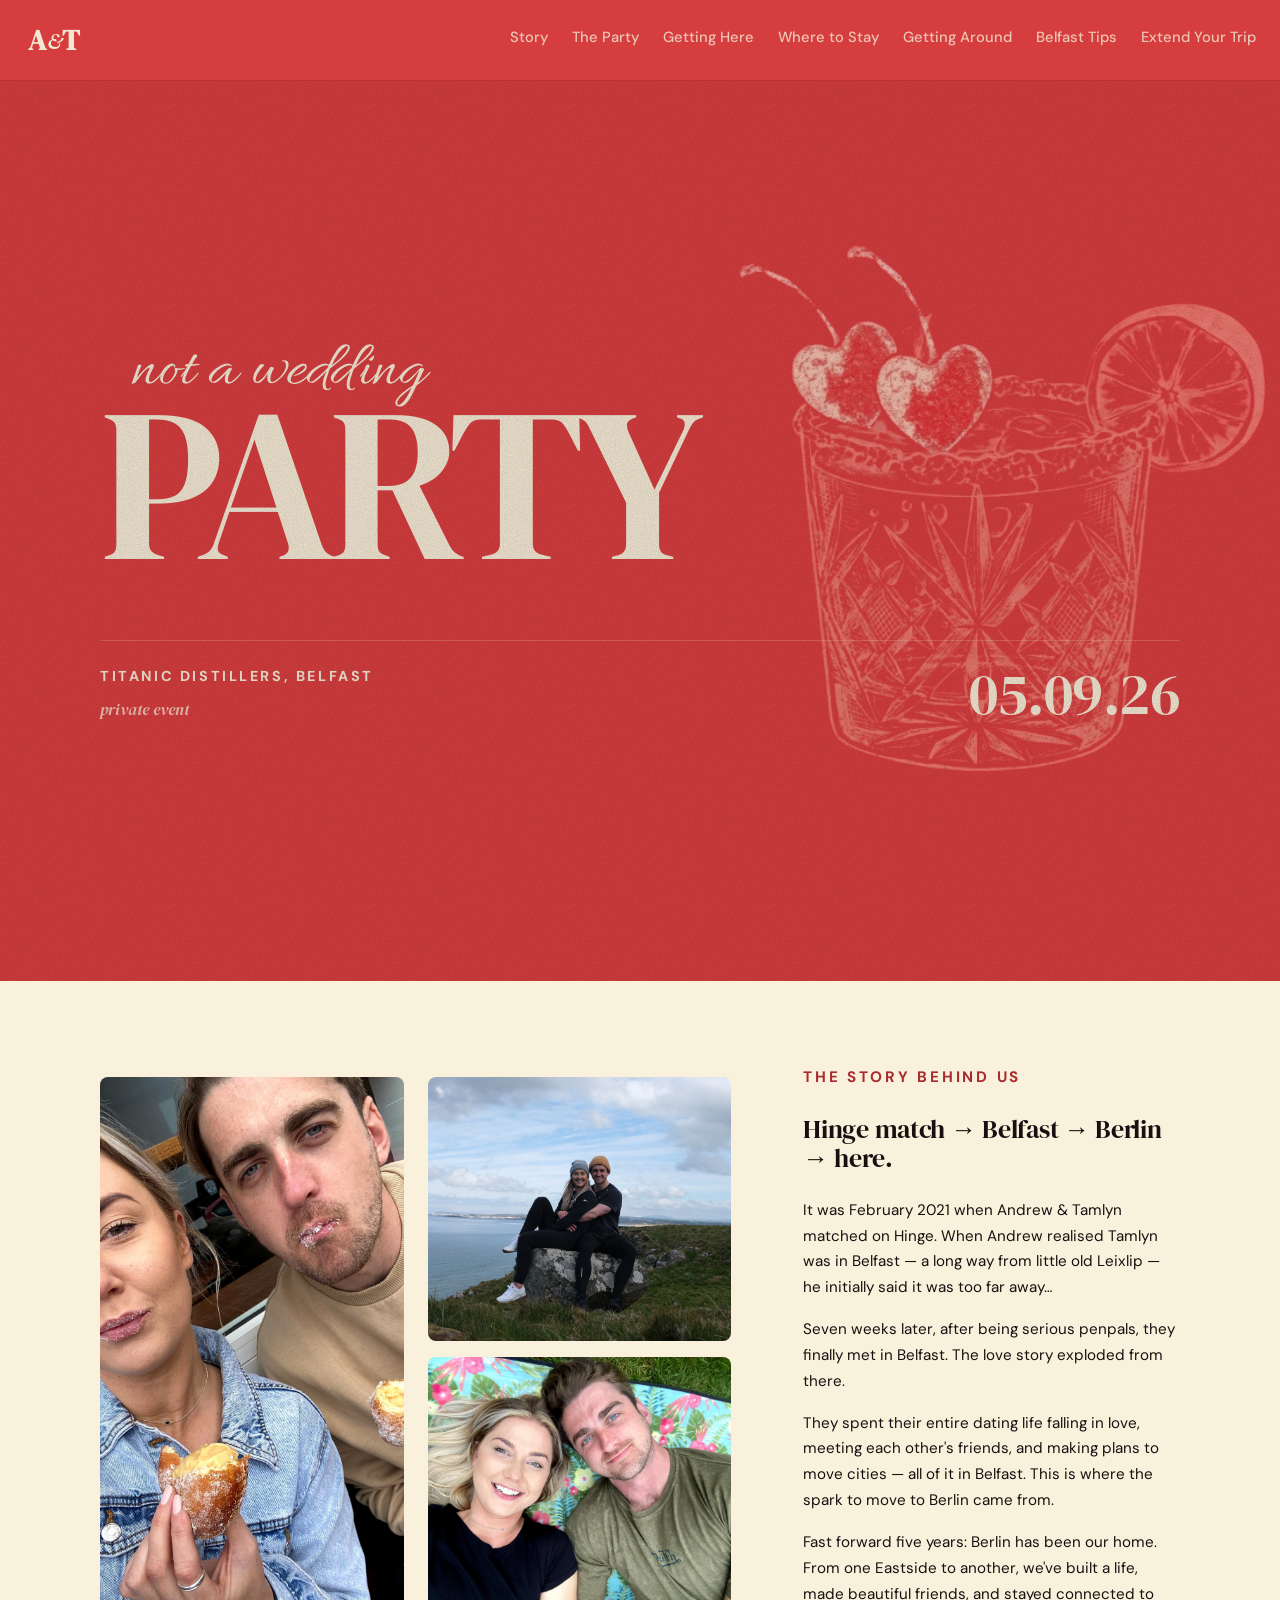
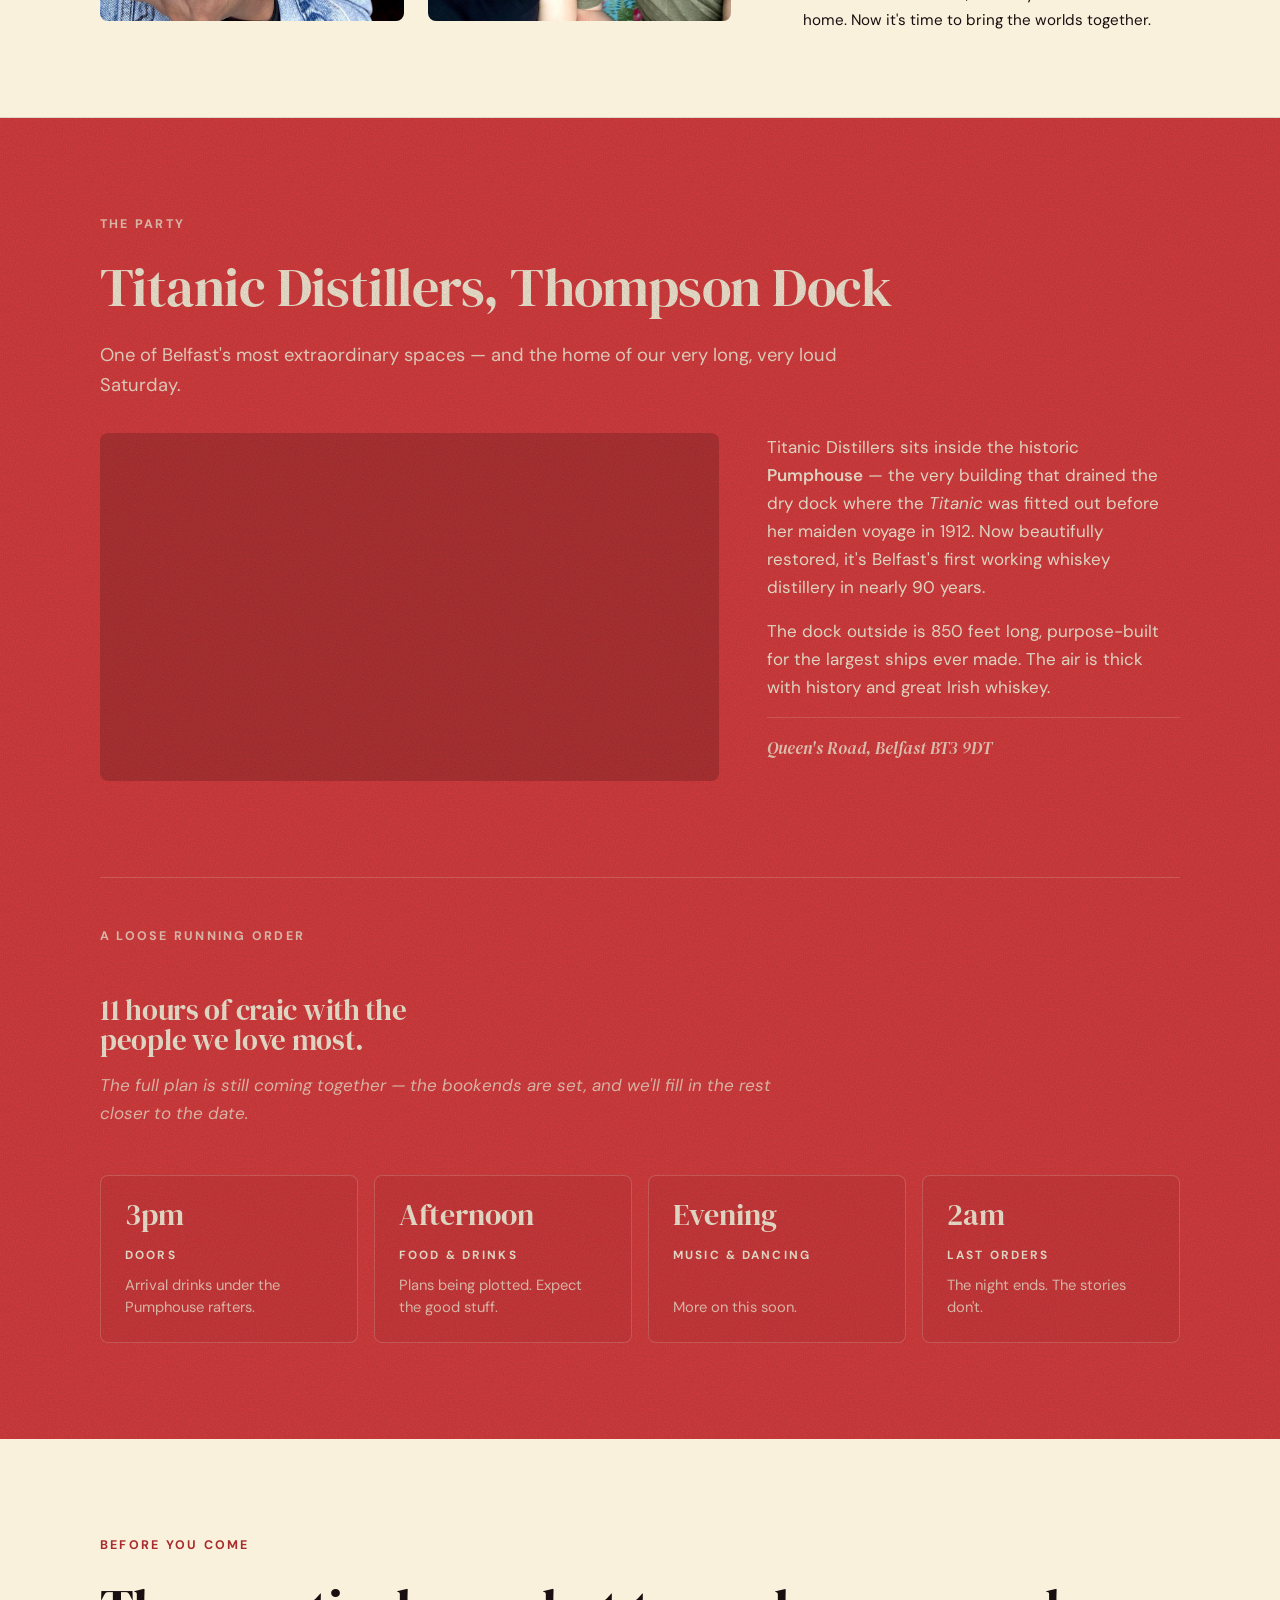
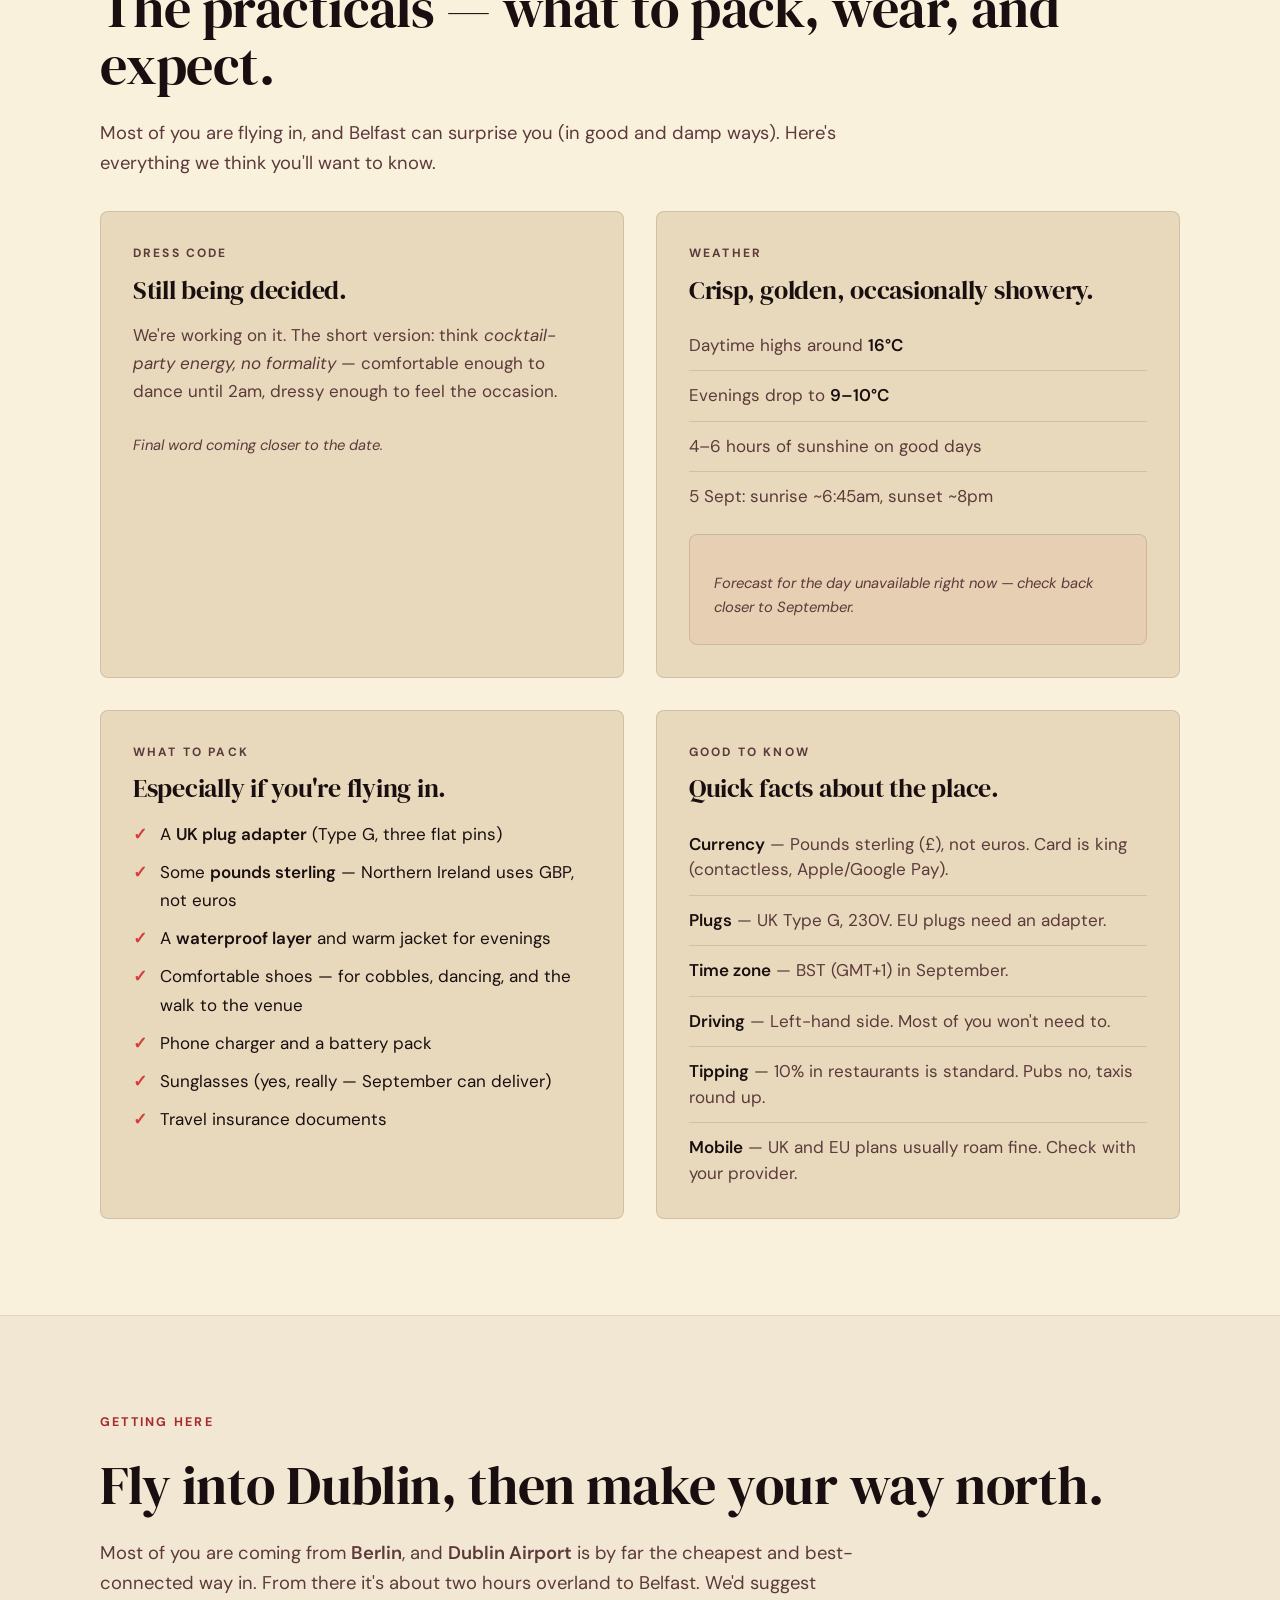
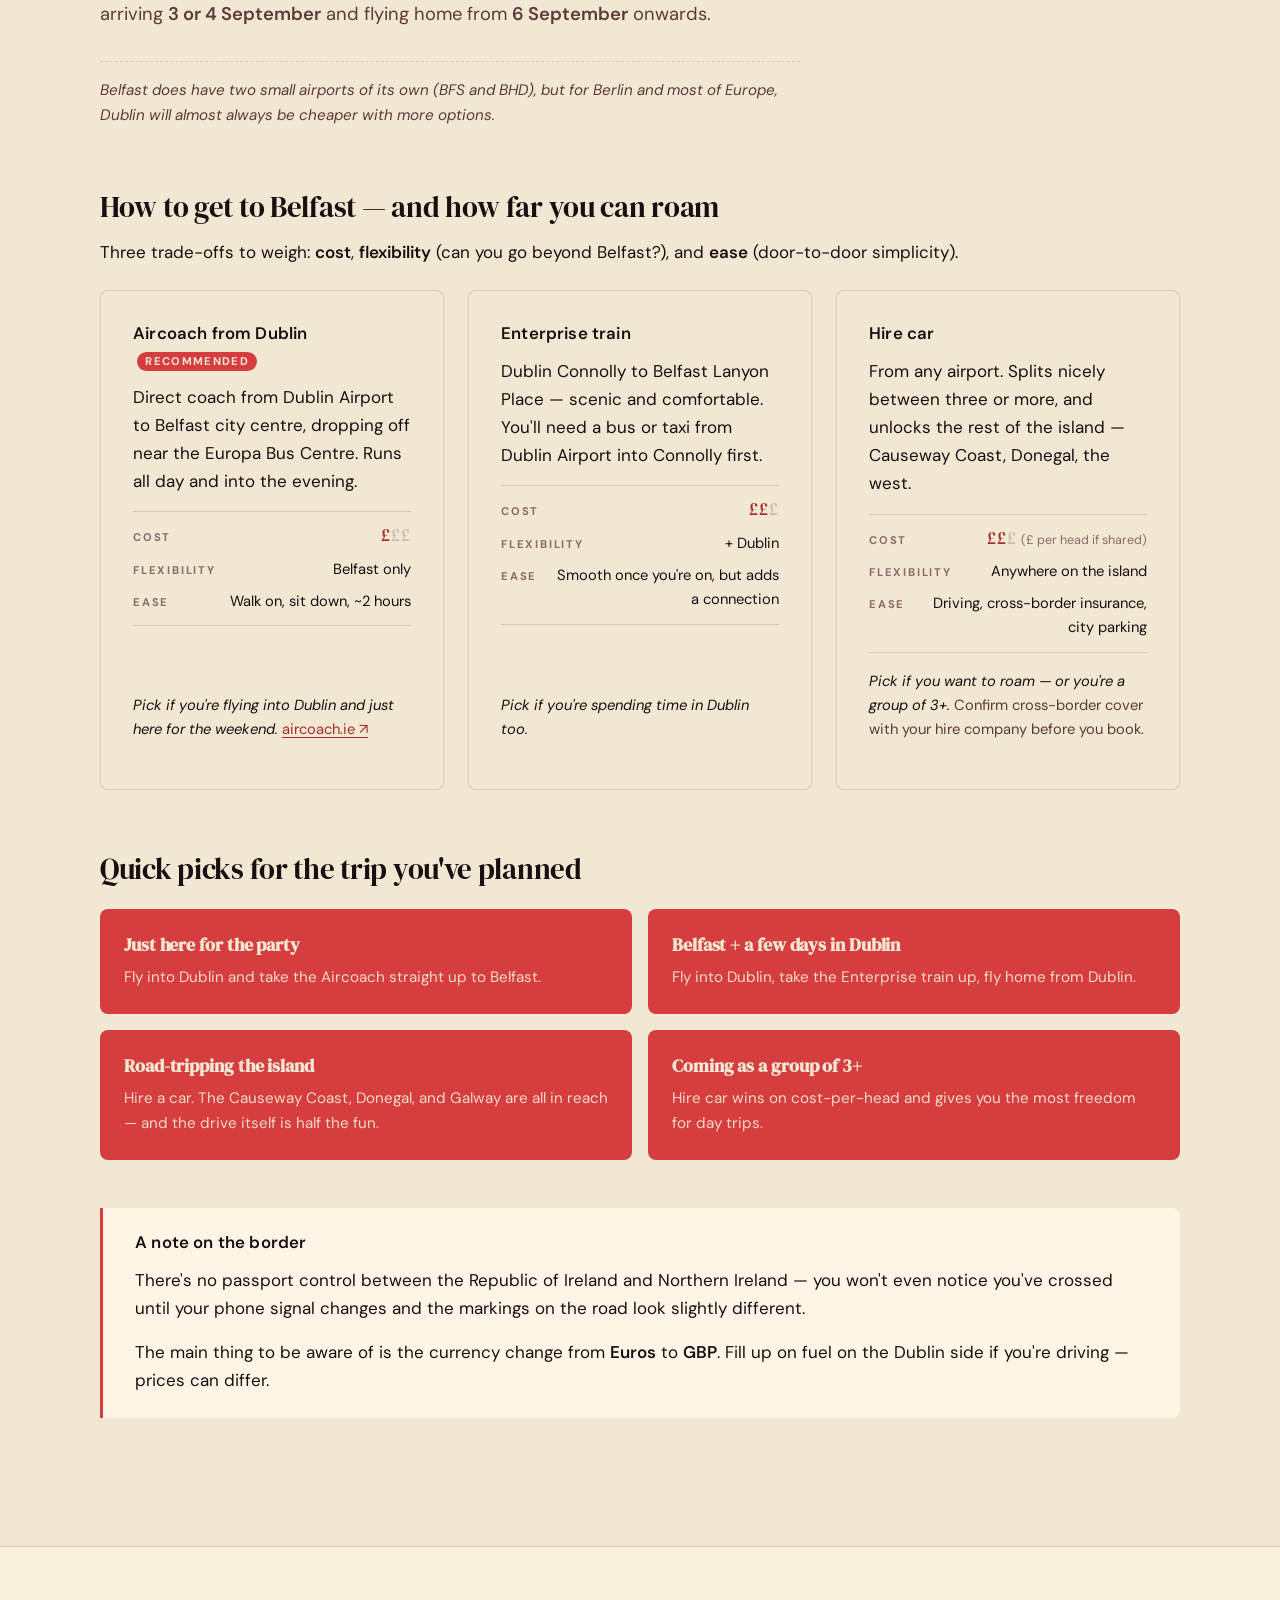
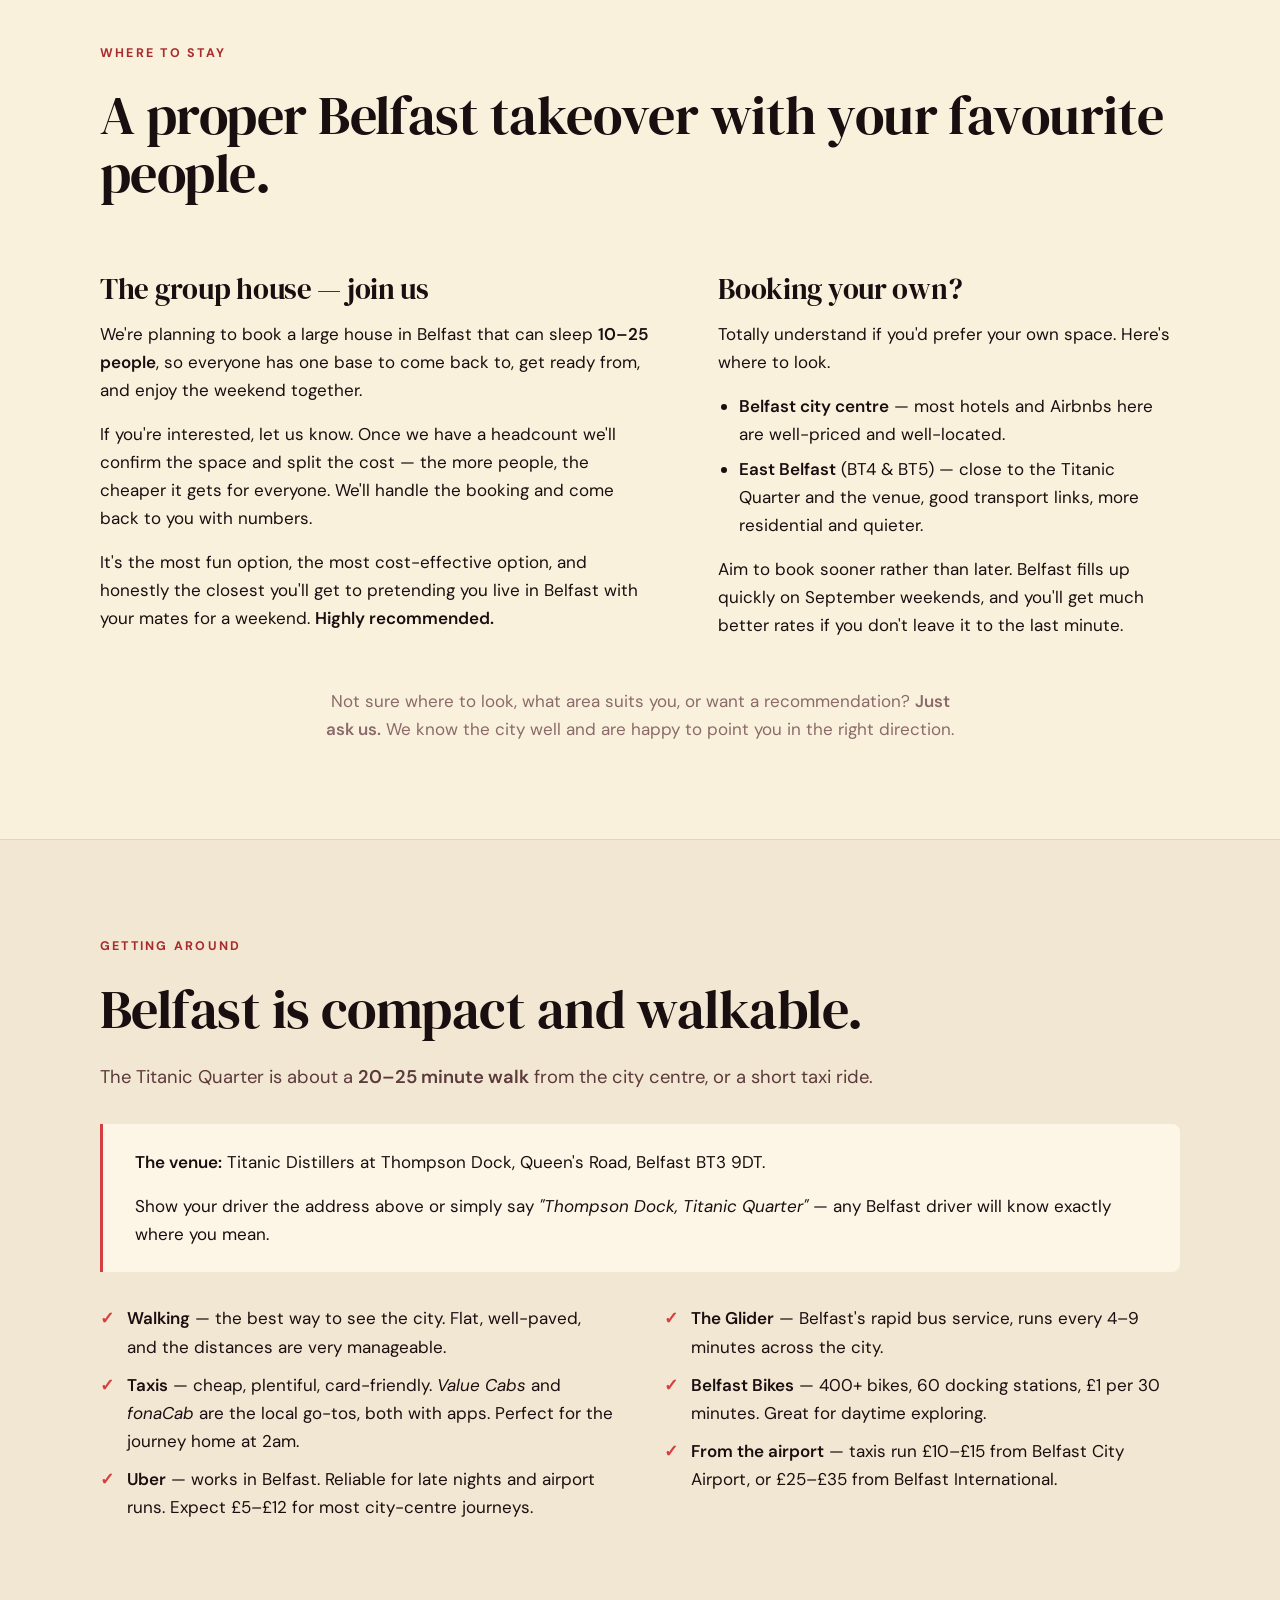
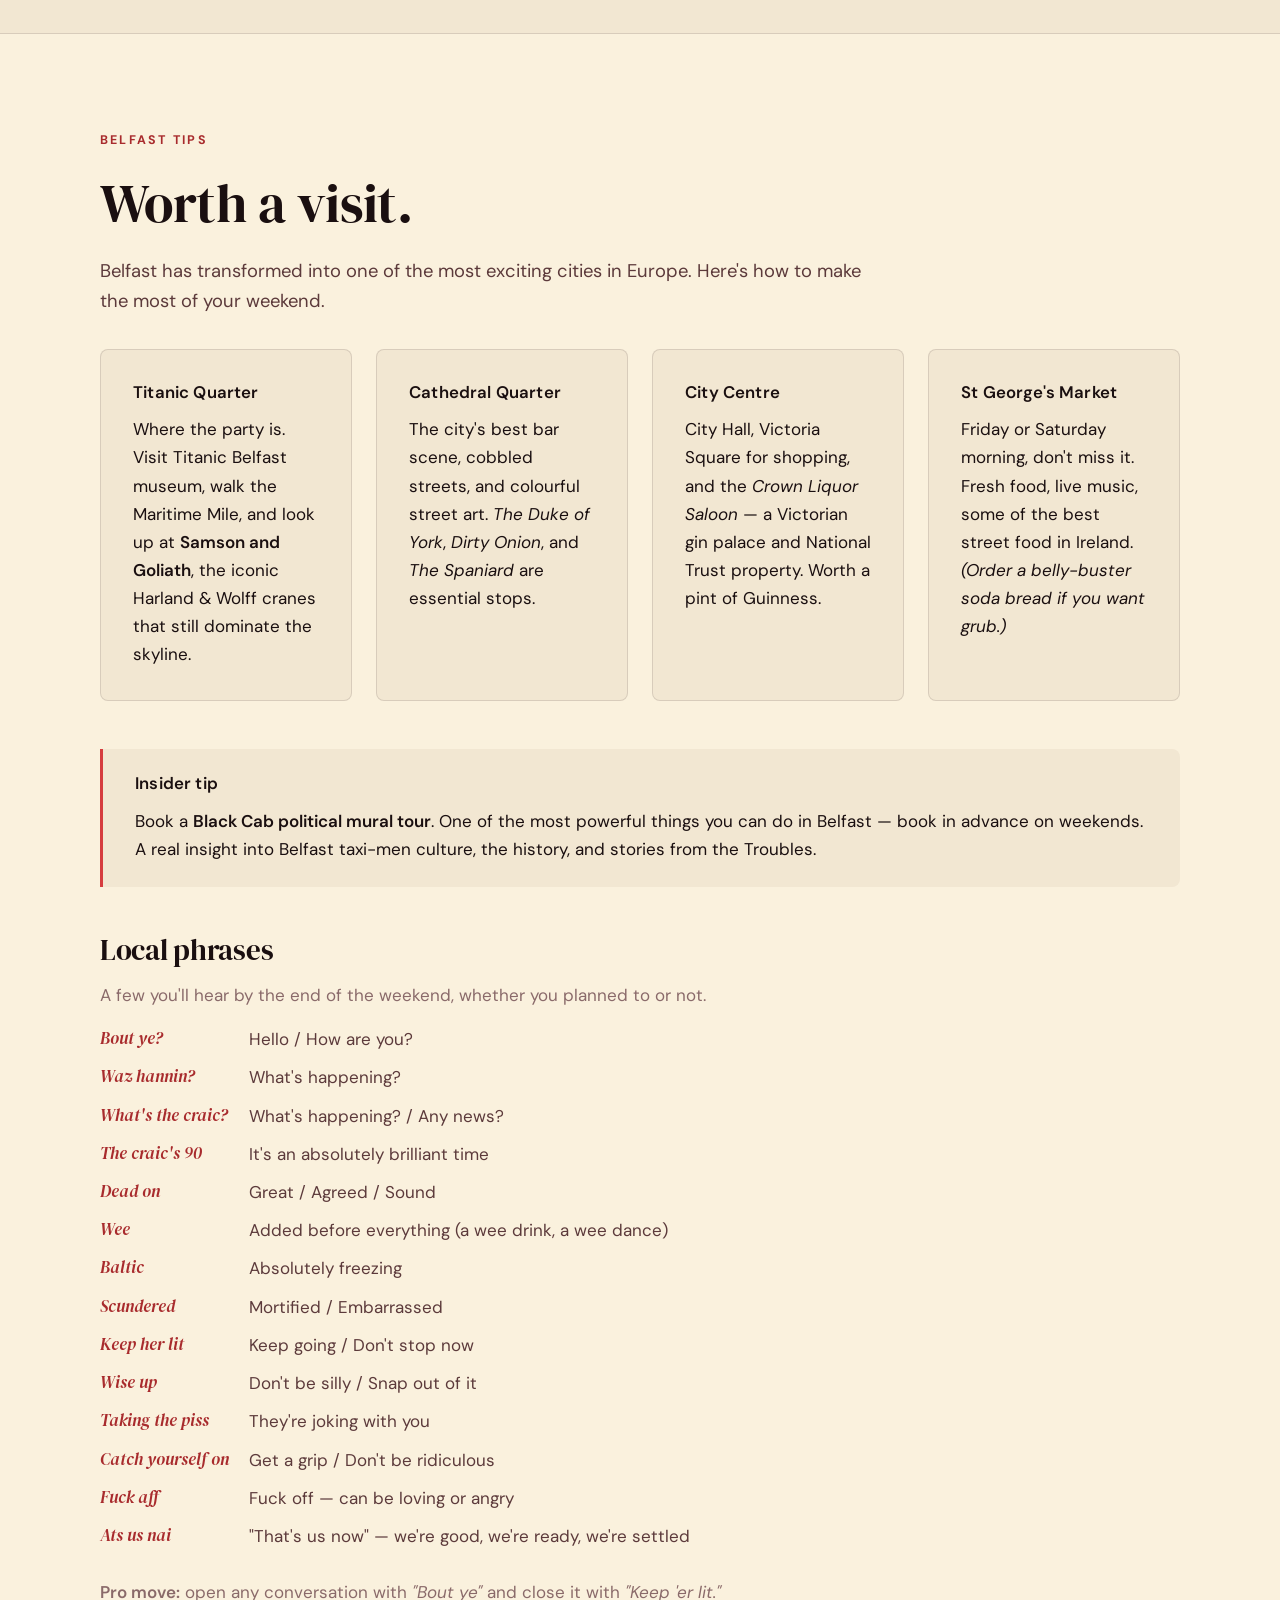
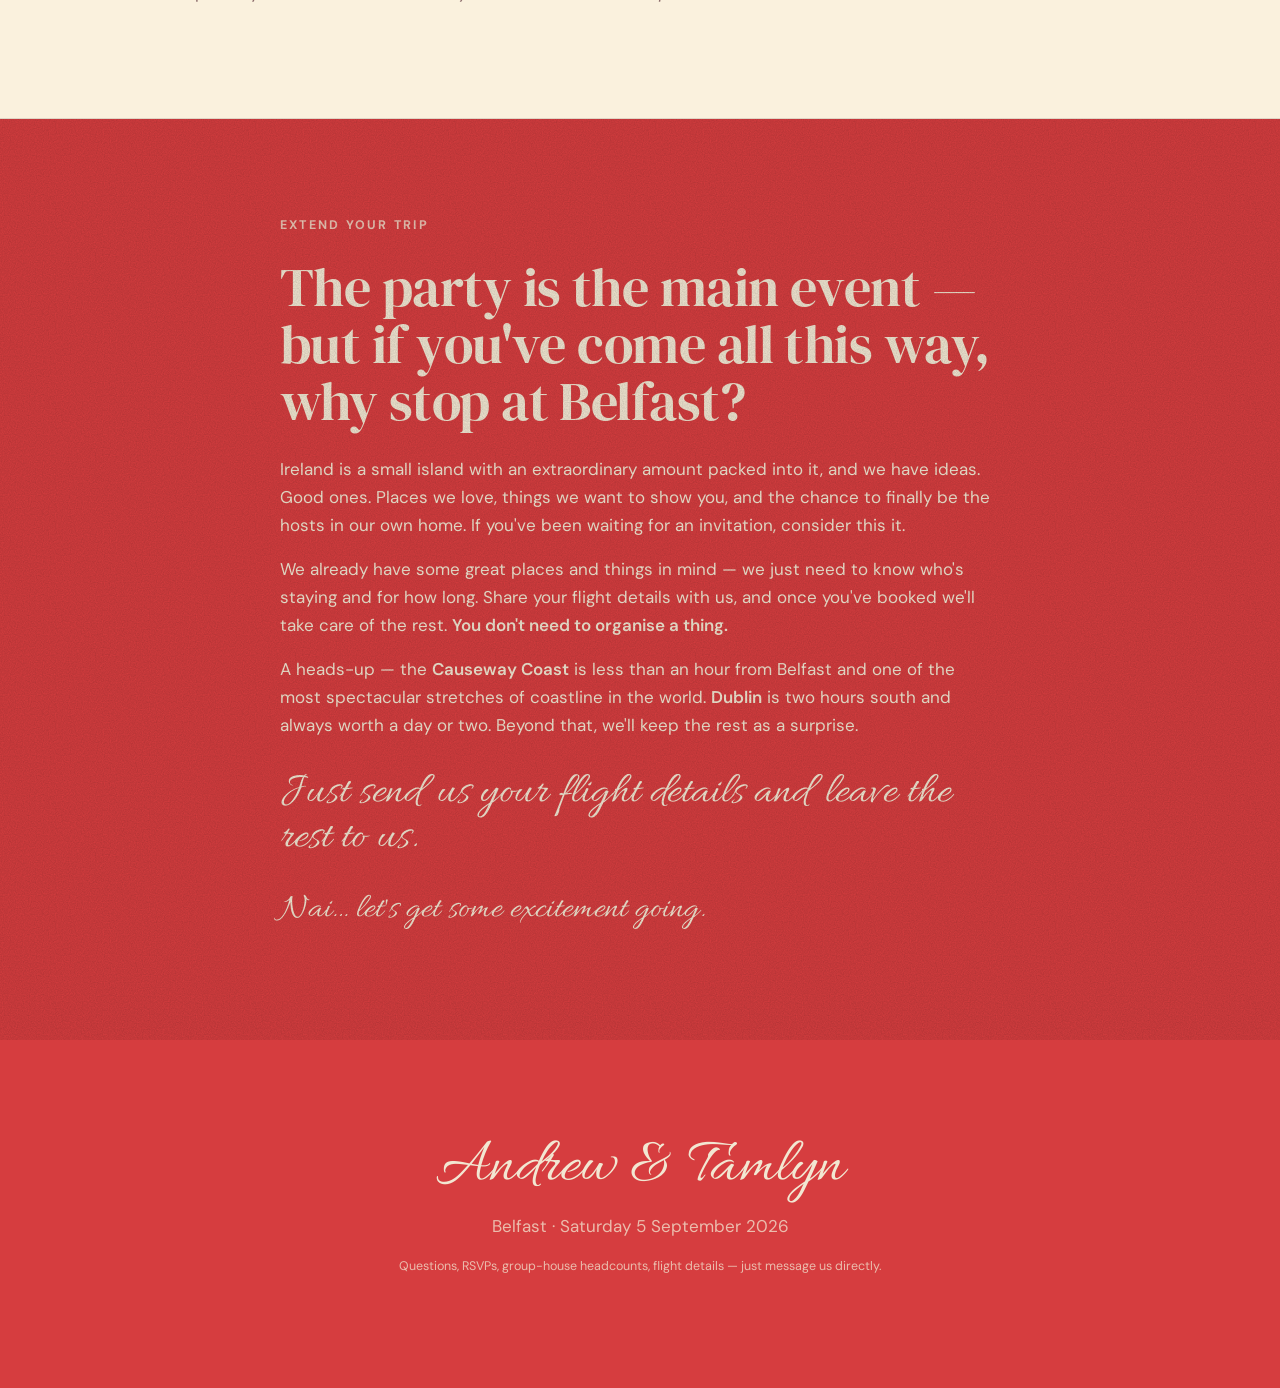
==== index.html @ 23b8067f "Re-centre Getting Here on Berlin → Dublin - Lede names Berlin explicitly as the primary origin - Foo" ====
<!doctype html>
<html lang="en">
<head>
  <meta charset="utf-8" />
  <meta name="viewport" content="width=device-width, initial-scale=1" />
  <title>Andrew &amp; Tamlyn — Belfast Party · 5 September 2026</title>
  <meta name="description" content="A weekend to remember with the people we love. Andrew & Tamlyn's Belfast party — Saturday 5 September 2026 at Titanic Distillers, Thompson Dock." />
  <link rel="icon" type="image/svg+xml" href="assets/favicon/favicon.svg" />
  <link rel="icon" type="image/png" sizes="32x32" href="assets/favicon/favicon-32x32.png" />
  <link rel="icon" type="image/png" sizes="16x16" href="assets/favicon/favicon-16x16.png" />
  <link rel="apple-touch-icon" sizes="180x180" href="assets/favicon/apple-touch-icon.png" />
  <link rel="manifest" href="assets/favicon/site.webmanifest" />
  <meta name="theme-color" content="#D63D3F" />

  <link rel="preconnect" href="https://fonts.googleapis.com" />
  <link rel="preconnect" href="https://fonts.gstatic.com" crossorigin />
  <link href="https://fonts.googleapis.com/css2?family=Allura&family=DM+Mono:wght@400;500&family=DM+Sans:wght@400;500;600;700&family=DM+Serif+Display:ital@0;1&display=swap" rel="stylesheet" />

  <link rel="stylesheet" href="styles.css" />

  <meta property="og:title" content="Andrew & Tamlyn · Belfast · 5 September 2026" />
  <meta property="og:description" content="A weekend to remember with the people we love." />
  <meta property="og:type" content="website" />
</head>
<body>

<header class="site-nav" aria-label="Section navigation">
  <a class="brand" href="#top">
    <svg class="brand-icon" viewBox="0 0 100 100" aria-hidden="true" focusable="false">
      <text x="7.190" y="65.640" font-family="'DM Serif Display', serif" font-weight="600" font-size="46" fill="currentColor">A</text>
      <text x="38.050" y="63.800" font-family="'DM Serif Display', serif" font-style="italic" font-weight="500" font-size="35.88" fill="currentColor">&amp;</text>
      <text x="63.377" y="65.640" font-family="'DM Serif Display', serif" font-weight="600" font-size="46" fill="currentColor">T</text>
    </svg>
  </a>
  <button class="nav-toggle" aria-label="Toggle navigation" aria-expanded="false">
    <span></span><span></span><span></span>
  </button>
  <nav>
    <ul>
      <li><a href="#story">Story</a></li>
      <li><a href="#party">The Party</a></li>
      <li><a href="#travel">Getting Here</a></li>
      <li><a href="#stay">Where to Stay</a></li>
      <li><a href="#around">Getting Around</a></li>
      <li><a href="#belfast">Belfast Tips</a></li>
      <li><a href="#extend">Extend Your Trip</a></li>
    </ul>
  </nav>
</header>

<main id="top">

  <section class="hero grain">
    <div class="hero-inner">
      <img src="assets/whiskeyglass-nobg.png" alt="" class="hero-glass" aria-hidden="true" />
      <p class="kicker">not a wedding</p>
      <h1>Party</h1>

      <div class="hero-meta">
        <div>
          <p class="label">Titanic Distillers, Belfast</p>
          <p class="sub">private event</p>
        </div>
        <p class="date">05.09.26</p>
      </div>
    </div>
  </section>

  <section id="story" class="band">
    <div class="container">
      <div class="story-grid">

        <figure class="story-col-left">
          <img src="assets/donuts.webp" alt="Andrew and Tamlyn sharing sugar-coated cream donuts" loading="lazy" />
        </figure>

        <div class="story-col-mid">
          <figure class="story-mid-photo">
            <img src="assets/causeway-coast.webp" alt="Andrew and Tamlyn on the Causeway Coast" loading="lazy" />
          </figure>
          <figure class="story-mid-photo">
            <img src="assets/picnic.webp" alt="Andrew and Tamlyn on a summer picnic" loading="lazy" />
          </figure>
        </div>

        <div class="story-col-text">
          <p class="eyebrow">The story behind us</p>
          <h2>Hinge match → Belfast → Berlin → here.</h2>
          <p>It was February 2021 when Andrew &amp; Tamlyn matched on Hinge. When Andrew realised Tamlyn was in Belfast — a long way from little old Leixlip — he initially said it was too far away…</p>
          <p>Seven weeks later, after being serious penpals, they finally met in Belfast. The love story exploded from there.</p>
          <p>They spent their entire dating life falling in love, meeting each other's friends, and making plans to move cities — all of it in Belfast. This is where the spark to move to Berlin came from.</p>
          <p>Fast forward five years: Berlin has been our home. From one Eastside to another, we've built a life, made beautiful friends, and stayed connected to home. Now it's time to bring the worlds together.</p>
        </div>

      </div>
    </div>
  </section>

  <section id="party" class="band band-red grain">
    <div class="container">
      <p class="eyebrow on-red">The Party</p>
      <h2>Titanic Distillers, Thompson Dock</h2>
      <p class="lede on-red">One of Belfast's most extraordinary spaces — and the home of our very long, very loud Saturday.</p>

      <div class="party-feature">
        <div class="party-feature-video">
          <iframe
            src="https://www.youtube.com/embed/Xfqx1HoAl0o"
            title="Titanic Distillers venue video"
            allow="accelerometer; autoplay; clipboard-write; encrypted-media; gyroscope; picture-in-picture"
            allowfullscreen
            loading="lazy"
          ></iframe>
        </div>
        <div class="party-feature-text">
          <p>Titanic Distillers sits inside the historic <strong>Pumphouse</strong> — the very building that drained the dry dock where the <em>Titanic</em> was fitted out before her maiden voyage in 1912. Now beautifully restored, it's Belfast's first working whiskey distillery in nearly 90 years.</p>
          <p>The dock outside is 850 feet long, purpose-built for the largest ships ever made. The air is thick with history and great Irish whiskey.</p>
          <p class="address">Queen's Road, Belfast BT3 9DT</p>
        </div>
      </div>

      <div class="party-schedule">
        <p class="eyebrow on-red">A loose running order</p>
        <h3 class="schedule-headline">11 hours of craic with the people we love most.</h3>
        <p class="schedule-note">The full plan is still coming together — the bookends are set, and we'll fill in the rest closer to the date.</p>

        <ol class="schedule">
          <li>
            <span class="schedule-time">3pm</span>
            <span class="schedule-label">Doors</span>
            <span class="schedule-detail">Arrival drinks under the Pumphouse rafters.</span>
          </li>
          <li>
            <span class="schedule-time">Afternoon</span>
            <span class="schedule-label">Food &amp; drinks</span>
            <span class="schedule-detail">Plans being plotted. Expect the good stuff.</span>
          </li>
          <li>
            <span class="schedule-time">Evening</span>
            <span class="schedule-label">Music &amp; dancing</span>
            <span class="schedule-detail">More on this soon.</span>
          </li>
          <li>
            <span class="schedule-time">2am</span>
            <span class="schedule-label">Last orders</span>
            <span class="schedule-detail">The night ends. The stories don't.</span>
          </li>
        </ol>
      </div>
    </div>
  </section>

  <section class="band">
    <div class="container">
      <p class="eyebrow">Before you come</p>
      <h2>The practicals — what to pack, wear, and expect.</h2>
      <p class="lede">Most of you are flying in, and Belfast can surprise you (in good and damp ways). Here's everything we think you'll want to know.</p>

      <div class="practicals-grid">

        <article class="practical-card">
          <p class="practical-eyebrow">Dress code</p>
          <h3>Still being decided.</h3>
          <p>We're working on it. The short version: think <em>cocktail-party energy, no formality</em> — comfortable enough to dance until 2am, dressy enough to feel the occasion.</p>
          <p class="practical-soon">Final word coming closer to the date.</p>
        </article>

        <article class="practical-card">
          <p class="practical-eyebrow">Weather</p>
          <h3>Crisp, golden, occasionally showery.</h3>
          <ul class="practical-list">
            <li>Daytime highs around <strong>16°C</strong></li>
            <li>Evenings drop to <strong>9–10°C</strong></li>
            <li>4–6 hours of sunshine on good days</li>
            <li>5 Sept: sunrise ~6:45am, sunset ~8pm</li>
          </ul>
          <div class="weather-live" id="weather-live" aria-live="polite">
            <p class="practical-soon">Loading the forecast for the day…</p>
          </div>
        </article>

        <article class="practical-card">
          <p class="practical-eyebrow">What to pack</p>
          <h3>Especially if you're flying in.</h3>
          <ul class="checklist">
            <li>A <strong>UK plug adapter</strong> (Type G, three flat pins)</li>
            <li>Some <strong>pounds sterling</strong> — Northern Ireland uses GBP, not euros</li>
            <li>A <strong>waterproof layer</strong> and warm jacket for evenings</li>
            <li>Comfortable shoes — for cobbles, dancing, and the walk to the venue</li>
            <li>Phone charger and a battery pack</li>
            <li>Sunglasses (yes, really — September can deliver)</li>
            <li>Travel insurance documents</li>
          </ul>
        </article>

        <article class="practical-card">
          <p class="practical-eyebrow">Good to know</p>
          <h3>Quick facts about the place.</h3>
          <ul class="practical-list">
            <li><strong>Currency</strong> — Pounds sterling (£), not euros. Card is king (contactless, Apple/Google Pay).</li>
            <li><strong>Plugs</strong> — UK Type G, 230V. EU plugs need an adapter.</li>
            <li><strong>Time zone</strong> — BST (GMT+1) in September.</li>
            <li><strong>Driving</strong> — Left-hand side. Most of you won't need to.</li>
            <li><strong>Tipping</strong> — 10% in restaurants is standard. Pubs no, taxis round up.</li>
            <li><strong>Mobile</strong> — UK and EU plans usually roam fine. Check with your provider.</li>
          </ul>
        </article>

      </div>
    </div>
  </section>

  <section id="travel" class="band band-soft">
    <div class="container">
      <p class="eyebrow">Getting here</p>
      <h2>Fly into Dublin, then make your way north.</h2>
      <p class="lede">Most of you are coming from <strong>Berlin</strong>, and <strong>Dublin Airport</strong> is by far the cheapest and best-connected way in. From there it's about two hours overland to Belfast. We'd suggest arriving <strong>3 or 4 September</strong> and flying home from <strong>6 September</strong> onwards.</p>

      <p class="travel-footnote"><em>Belfast does have two small airports of its own (BFS and BHD), but for Berlin and most of Europe, Dublin will almost always be cheaper with more options.</em></p>

      <h3>How to get to Belfast — and how far you can roam</h3>
      <p>Three trade-offs to weigh: <strong>cost</strong>, <strong>flexibility</strong> (can you go beyond Belfast?), and <strong>ease</strong> (door-to-door simplicity).</p>

      <div class="travel-options">
        <article class="travel-option">
          <h4>Aircoach from Dublin <span class="pill">Recommended</span></h4>
          <p>Direct coach from Dublin Airport to Belfast city centre, dropping off near the Europa Bus Centre. Runs all day and into the evening.</p>
          <dl class="travel-stats">
            <div><dt>Cost</dt><dd><span class="cost-meter">£</span><span class="cost-meter dim">££</span></dd></div>
            <div><dt>Flexibility</dt><dd>Belfast only</dd></div>
            <div><dt>Ease</dt><dd>Walk on, sit down, ~2 hours</dd></div>
          </dl>
          <p class="travel-pick"><em>Pick if you're flying into Dublin and just here for the weekend.</em> <a href="https://www.aircoach.ie" target="_blank" rel="noopener noreferrer">aircoach.ie ↗</a></p>
        </article>

        <article class="travel-option">
          <h4>Enterprise train</h4>
          <p>Dublin Connolly to Belfast Lanyon Place — scenic and comfortable. You'll need a bus or taxi from Dublin Airport into Connolly first.</p>
          <dl class="travel-stats">
            <div><dt>Cost</dt><dd><span class="cost-meter">££</span><span class="cost-meter dim">£</span></dd></div>
            <div><dt>Flexibility</dt><dd>+ Dublin</dd></div>
            <div><dt>Ease</dt><dd>Smooth once you're on, but adds a connection</dd></div>
          </dl>
          <p class="travel-pick"><em>Pick if you're spending time in Dublin too.</em></p>
        </article>

        <article class="travel-option">
          <h4>Hire car</h4>
          <p>From any airport. Splits nicely between three or more, and unlocks the rest of the island — Causeway Coast, Donegal, the west.</p>
          <dl class="travel-stats">
            <div><dt>Cost</dt><dd><span class="cost-meter">££</span><span class="cost-meter dim">£</span> <span class="muted small">(£ per head if shared)</span></dd></div>
            <div><dt>Flexibility</dt><dd>Anywhere on the island</dd></div>
            <div><dt>Ease</dt><dd>Driving, cross-border insurance, city parking</dd></div>
          </dl>
          <p class="travel-pick"><em>Pick if you want to roam — or you're a group of 3+.</em> Confirm cross-border cover with your hire company before you book.</p>
        </article>

      </div>

      <h3>Quick picks for the trip you've planned</h3>

      <div class="scenarios">
        <article class="scenario">
          <h4>Just here for the party</h4>
          <p>Fly into Dublin and take the Aircoach straight up to Belfast.</p>
        </article>
        <article class="scenario">
          <h4>Belfast + a few days in Dublin</h4>
          <p>Fly into Dublin, take the Enterprise train up, fly home from Dublin.</p>
        </article>
        <article class="scenario">
          <h4>Road-tripping the island</h4>
          <p>Hire a car. The Causeway Coast, Donegal, and Galway are all in reach — and the drive itself is half the fun.</p>
        </article>
        <article class="scenario">
          <h4>Coming as a group of 3+</h4>
          <p>Hire car wins on cost-per-head and gives you the most freedom for day trips.</p>
        </article>
      </div>

      <aside class="callout">
        <h4>A note on the border</h4>
        <p>There's no passport control between the Republic of Ireland and Northern Ireland — you won't even notice you've crossed until your phone signal changes and the markings on the road look slightly different.</p>
        <p>The main thing to be aware of is the currency change from <strong>Euros</strong> to <strong>GBP</strong>. Fill up on fuel on the Dublin side if you're driving — prices can differ.</p>
      </aside>
    </div>
  </section>

  <section id="stay" class="band">
    <div class="container">
      <p class="eyebrow">Where to stay</p>
      <h2>A proper Belfast takeover with your favourite people.</h2>

      <div class="two-col">
        <article class="feature">
          <h3>The group house — join us</h3>
          <p>We're planning to book a large house in Belfast that can sleep <strong>10–25 people</strong>, so everyone has one base to come back to, get ready from, and enjoy the weekend together.</p>
          <p>If you're interested, let us know. Once we have a headcount we'll confirm the space and split the cost — the more people, the cheaper it gets for everyone. We'll handle the booking and come back to you with numbers.</p>
          <p>It's the most fun option, the most cost-effective option, and honestly the closest you'll get to pretending you live in Belfast with your mates for a weekend. <strong>Highly recommended.</strong></p>
        </article>

        <article class="feature">
          <h3>Booking your own?</h3>
          <p>Totally understand if you'd prefer your own space. Here's where to look.</p>
          <ul>
            <li><strong>Belfast city centre</strong> — most hotels and Airbnbs here are well-priced and well-located.</li>
            <li><strong>East Belfast</strong> (BT4 &amp; BT5) — close to the Titanic Quarter and the venue, good transport links, more residential and quieter.</li>
          </ul>
          <p>Aim to book sooner rather than later. Belfast fills up quickly on September weekends, and you'll get much better rates if you don't leave it to the last minute.</p>
        </article>
      </div>

      <p class="muted center">Not sure where to look, what area suits you, or want a recommendation? <strong>Just ask us.</strong> We know the city well and are happy to point you in the right direction.</p>
    </div>
  </section>

  <section id="around" class="band band-soft">
    <div class="container">
      <p class="eyebrow">Getting around</p>
      <h2>Belfast is compact and walkable.</h2>
      <p class="lede">The Titanic Quarter is about a <strong>20–25 minute walk</strong> from the city centre, or a short taxi ride.</p>

      <aside class="callout">
        <p><strong>The venue:</strong> Titanic Distillers at Thompson Dock, Queen's Road, Belfast BT3 9DT.</p>
        <p>Show your driver the address above or simply say <em>"Thompson Dock, Titanic Quarter"</em> — any Belfast driver will know exactly where you mean.</p>
      </aside>

      <ul class="checklist two-col-list">
        <li><strong>Walking</strong> — the best way to see the city. Flat, well-paved, and the distances are very manageable.</li>
        <li><strong>Taxis</strong> — cheap, plentiful, card-friendly. <em>Value Cabs</em> and <em>fonaCab</em> are the local go-tos, both with apps. Perfect for the journey home at 2am.</li>
        <li><strong>Uber</strong> — works in Belfast. Reliable for late nights and airport runs. Expect £5–£12 for most city-centre journeys.</li>
        <li><strong>The Glider</strong> — Belfast's rapid bus service, runs every 4–9 minutes across the city.</li>
        <li><strong>Belfast Bikes</strong> — 400+ bikes, 60 docking stations, £1 per 30 minutes. Great for daytime exploring.</li>
        <li><strong>From the airport</strong> — taxis run £10–£15 from Belfast City Airport, or £25–£35 from Belfast International.</li>
      </ul>
    </div>
  </section>

  <section id="belfast" class="band">
    <div class="container">
      <p class="eyebrow">Belfast tips</p>
      <h2>Worth a visit.</h2>
      <p class="lede">Belfast has transformed into one of the most exciting cities in Europe. Here's how to make the most of your weekend.</p>

      <div class="grid-cards">
        <article class="card">
          <h4>Titanic Quarter</h4>
          <p>Where the party is. Visit Titanic Belfast museum, walk the Maritime Mile, and look up at <strong>Samson and Goliath</strong>, the iconic Harland &amp; Wolff cranes that still dominate the skyline.</p>
        </article>
        <article class="card">
          <h4>Cathedral Quarter</h4>
          <p>The city's best bar scene, cobbled streets, and colourful street art. <em>The Duke of York</em>, <em>Dirty Onion</em>, and <em>The Spaniard</em> are essential stops.</p>
        </article>
        <article class="card">
          <h4>City Centre</h4>
          <p>City Hall, Victoria Square for shopping, and the <em>Crown Liquor Saloon</em> — a Victorian gin palace and National Trust property. Worth a pint of Guinness.</p>
        </article>
        <article class="card">
          <h4>St George's Market</h4>
          <p>Friday or Saturday morning, don't miss it. Fresh food, live music, some of the best street food in Ireland. <em>(Order a belly-buster soda bread if you want grub.)</em></p>
        </article>
      </div>

      <aside class="callout">
        <h4>Insider tip</h4>
        <p>Book a <strong>Black Cab political mural tour</strong>. One of the most powerful things you can do in Belfast — book in advance on weekends. A real insight into Belfast taxi-men culture, the history, and stories from the Troubles.</p>
      </aside>

      <article class="feature">
        <h3>Local phrases</h3>
        <p class="muted">A few you'll hear by the end of the weekend, whether you planned to or not.</p>
        <dl class="phrases">
          <dt>Bout ye?</dt><dd>Hello / How are you?</dd>
          <dt>Waz hannin?</dt><dd>What's happening?</dd>
          <dt>What's the craic?</dt><dd>What's happening? / Any news?</dd>
          <dt>The craic's 90</dt><dd>It's an absolutely brilliant time</dd>
          <dt>Dead on</dt><dd>Great / Agreed / Sound</dd>
          <dt>Wee</dt><dd>Added before everything (a wee drink, a wee dance)</dd>
          <dt>Baltic</dt><dd>Absolutely freezing</dd>
          <dt>Scundered</dt><dd>Mortified / Embarrassed</dd>
          <dt>Keep her lit</dt><dd>Keep going / Don't stop now</dd>
          <dt>Wise up</dt><dd>Don't be silly / Snap out of it</dd>
          <dt>Taking the piss</dt><dd>They're joking with you</dd>
          <dt>Catch yourself on</dt><dd>Get a grip / Don't be ridiculous</dd>
          <dt>Fuck aff</dt><dd>Fuck off — can be loving or angry</dd>
          <dt>Ats us nai</dt><dd>"That's us now" — we're good, we're ready, we're settled</dd>
        </dl>
        <p class="muted"><strong>Pro move:</strong> open any conversation with <em>"Bout ye"</em> and close it with <em>"Keep 'er lit."</em></p>
      </article>
    </div>
  </section>

  <section id="extend" class="band band-red grain">
    <div class="container narrow">
      <p class="eyebrow on-red">Extend your trip</p>
      <h2>The party is the main event — but if you've come all this way, why stop at Belfast?</h2>
      <p>Ireland is a small island with an extraordinary amount packed into it, and we have ideas. Good ones. Places we love, things we want to show you, and the chance to finally be the hosts in our own home. If you've been waiting for an invitation, consider this it.</p>
      <p>We already have some great places and things in mind — we just need to know who's staying and for how long. Share your flight details with us, and once you've booked we'll take care of the rest. <strong>You don't need to organise a thing.</strong></p>
      <p>A heads-up — the <strong>Causeway Coast</strong> is less than an hour from Belfast and one of the most spectacular stretches of coastline in the world. <strong>Dublin</strong> is two hours south and always worth a day or two. Beyond that, we'll keep the rest as a surprise.</p>
      <p class="flourish on-red">Just send us your flight details and leave the rest to us.</p>
      <p class="signoff">Nai… let's get some excitement going.</p>
    </div>
  </section>

  <footer class="site-footer">
    <div class="container">
      <p class="brand-large">Andrew &amp; Tamlyn</p>
      <p class="muted">Belfast · Saturday 5 September 2026</p>
      <p class="muted small">Questions, RSVPs, group-house headcounts, flight details — just message us directly.</p>
    </div>
  </footer>

</main>

<script>
  const toggle = document.querySelector('.nav-toggle');
  const nav    = document.querySelector('.site-nav nav');
  toggle.addEventListener('click', () => {
    const open = nav.classList.toggle('open');
    toggle.classList.toggle('open', open);
    toggle.setAttribute('aria-expanded', open);
  });
  nav.querySelectorAll('a').forEach(link => {
    link.addEventListener('click', () => {
      nav.classList.remove('open');
      toggle.classList.remove('open');
      toggle.setAttribute('aria-expanded', false);
    });
  });
</script>

<script>
  // Forecast for 5 September 2026, via Open-Meteo (no API key).
  // Within ~14 days of the event we show the live forecast; before
  // then we average the last 5 Septembers in Belfast to give a feel
  // for what the day usually looks like. Fails silently on any error.
  (async function () {
    const target = document.getElementById('weather-live');
    if (!target) return;

    const EVENT_ISO = '2026-09-05';
    const LAT = 54.5973, LON = -5.9301;
    const FORECAST_HORIZON_DAYS = 14;

    const codeMap = {
      0: 'Clear', 1: 'Mostly clear', 2: 'Partly cloudy', 3: 'Cloudy',
      45: 'Foggy', 48: 'Foggy',
      51: 'Light drizzle', 53: 'Drizzle', 55: 'Heavy drizzle',
      61: 'Light rain', 63: 'Rain', 65: 'Heavy rain',
      71: 'Light snow', 73: 'Snow', 75: 'Heavy snow',
      80: 'Showers', 81: 'Showers', 82: 'Heavy showers',
      95: 'Thunderstorm', 96: 'Thunderstorm', 99: 'Thunderstorm',
    };

    const eventDate = new Date(EVENT_ISO + 'T12:00:00');
    const today     = new Date();
    today.setHours(0, 0, 0, 0);
    const daysUntil = Math.ceil((eventDate - today) / 86400000);

    const renderForecast = (d) => {
      const max  = Math.round(d.temperature_2m_max[0]);
      const min  = Math.round(d.temperature_2m_min[0]);
      const cond = codeMap[d.weathercode[0]] || '';
      const rain = d.precipitation_probability_max[0] ?? 0;
      target.innerHTML = `
        <p class="weather-day-eyebrow">The day itself · live forecast</p>
        <p class="weather-day-date">Saturday 5 September 2026</p>
        <p class="weather-day-temp">${max}° / ${min}°C</p>
        <p class="weather-day-cond">${cond}</p>
        <p class="weather-day-rain">${rain}% chance of rain</p>
      `;
    };

    const renderHistorical = (avgMax, avgMin, rainPct, sampleYears) => {
      target.innerHTML = `
        <p class="weather-day-eyebrow">The day itself · early-September average</p>
        <p class="weather-day-date">Saturday 5 September 2026</p>
        <p class="weather-day-temp">${avgMax}° / ${avgMin}°C</p>
        <p class="weather-day-rain">${rainPct}% of those days had rain</p>
        <p class="weather-day-source">Based on the last ${sampleYears} Septembers in Belfast. Live forecast appears here ${FORECAST_HORIZON_DAYS} days before the event.</p>
      `;
    };

    // Live forecast path
    if (daysUntil >= 0 && daysUntil <= FORECAST_HORIZON_DAYS) {
      try {
        const url = `https://api.open-meteo.com/v1/forecast?latitude=${LAT}&longitude=${LON}&start_date=${EVENT_ISO}&end_date=${EVENT_ISO}&daily=temperature_2m_max,temperature_2m_min,precipitation_probability_max,weathercode&timezone=Europe%2FLondon`;
        const res = await fetch(url);
        if (!res.ok) throw new Error('forecast fetch failed');
        const data = await res.json();
        if (data.daily && data.daily.time && data.daily.time.length) {
          renderForecast(data.daily);
          return;
        }
        throw new Error('forecast empty');
      } catch (e) {
        // fall through to historical
      }
    }

    // Historical average path — pull last 5 Septembers, days 3–7
    try {
      const eventYear = 2026;
      const years = [eventYear - 5, eventYear - 4, eventYear - 3, eventYear - 2, eventYear - 1];
      const calls = years.map(y =>
        fetch(`https://archive-api.open-meteo.com/v1/archive?latitude=${LAT}&longitude=${LON}&start_date=${y}-09-03&end_date=${y}-09-07&daily=temperature_2m_max,temperature_2m_min,precipitation_sum&timezone=Europe%2FLondon`)
          .then(r => r.ok ? r.json() : null)
          .catch(() => null)
      );
      const datasets = await Promise.all(calls);

      const max = [], min = [], precip = [];
      let yearsUsed = 0;
      datasets.forEach(d => {
        if (!d || !d.daily) return;
        yearsUsed++;
        d.daily.temperature_2m_max.forEach(v => v != null && max.push(v));
        d.daily.temperature_2m_min.forEach(v => v != null && min.push(v));
        d.daily.precipitation_sum.forEach(v => v != null && precip.push(v));
      });
      if (!max.length) throw new Error('no archive data');

      const avg = a => a.reduce((s, v) => s + v, 0) / a.length;
      const avgMax  = Math.round(avg(max));
      const avgMin  = Math.round(avg(min));
      const rainPct = Math.round((precip.filter(v => v > 0.5).length / precip.length) * 100);
      renderHistorical(avgMax, avgMin, rainPct, yearsUsed);
    } catch (e) {
      target.innerHTML = '<p class="practical-soon">Forecast for the day unavailable right now — check back closer to September.</p>';
    }
  })();
</script>
</body>
</html>
---- styles.css ----
/* ============================================================
   Andrew & Tamlyn — Belfast Party
   Visual identity derived from the Save-the-Date poster.
   Plain HTML/CSS, no JS, no build.
   ============================================================ */

/* ---------- Tokens ----------------------------------------- */

:root {
  /* Colour — sampled & extended from the poster */
  --red:        #D63D3F;   /* primary brand — "party red" */
  --red-deep:   #A82B2D;   /* hover, pressed, deep accents */
  --burgundy:   #6B1E20;   /* shadows, footer copy on red */
  --blush:      #E89C92;   /* tinted illustration overlay */

  --cream:      #F2E7D2;   /* poster cream — primary on-red text */
  --cream-soft: #FAF1DD;   /* page background for body sections */
  --cream-deep: #E8D9BC;   /* card fills, dividers on cream */

  --ink:        #1A0F10;   /* near-black with a warm tint */
  --ink-soft:   #5C3A3B;   /* secondary copy on cream */
  --ink-muted:  #8A6A6A;   /* tertiary, captions */

  --line:        rgba(26, 15, 16, 0.12);
  --line-on-red: rgba(242, 231, 210, 0.22);

  /* Typography */
  --font-display: 'DM Serif Display', 'Bodoni Moda', Georgia, serif;
  --font-script:  'Allura', 'Marck Script', cursive;
  --font-body:    'DM Sans', -apple-system, BlinkMacSystemFont, 'Segoe UI', sans-serif;

  /* Spacing scale */
  --s-1: 0.25rem;
  --s-2: 0.5rem;
  --s-3: 0.75rem;
  --s-4: 1rem;
  --s-5: 1.5rem;
  --s-6: 2rem;
  --s-7: 3rem;
  --s-8: 4rem;
  --s-9: 6rem;

  /* Layout */
  --maxw: 1080px;
  --maxw-narrow: 720px;
  --r: 4px;
  --r-lg: 8px;
}

* { box-sizing: border-box; }

html { scroll-behavior: smooth; }

body {
  margin: 0;
  background: var(--cream-soft);
  color: var(--ink);
  font-family: var(--font-body);
  font-size: 17px;
  line-height: 1.65;
  -webkit-font-smoothing: antialiased;
  -moz-osx-font-smoothing: grayscale;
}

/* ---------- Grain texture ---------------------------------- */
/* Lightweight SVG noise applied via mask. Used on red sections. */

.grain {
  position: relative;
  isolation: isolate;
}
.grain::after {
  content: "";
  position: absolute;
  inset: 0;
  z-index: 2;
  pointer-events: none;
  opacity: 0.28;
  mix-blend-mode: multiply;
  background-image: url("data:image/svg+xml;utf8,<svg xmlns='http://www.w3.org/2000/svg' width='200' height='200'><filter id='n'><feTurbulence type='fractalNoise' baseFrequency='0.85' numOctaves='3' stitchTiles='stitch'/><feColorMatrix values='0 0 0 0 0  0 0 0 0 0  0 0 0 0 0  0 0 0 0.6 0'/></filter><rect width='100%25' height='100%25' filter='url(%23n)'/></svg>");
  background-size: 200px 200px;
}
.grain > * { position: relative; z-index: 1; }

/* ---------- Typography ------------------------------------- */

h1, h2, h3, h4, h5 {
  font-family: var(--font-display);
  font-weight: 400;        /* DM Serif Display is single-weight */
  line-height: 1.05;
  letter-spacing: -0.01em;
  margin: 0 0 var(--s-4);
  color: var(--ink);
}

h1 {
  font-size: clamp(3.5rem, 12vw, 9rem);
  letter-spacing: -0.025em;
  line-height: 0.95;
}

h2 {
  font-size: clamp(2rem, 4.5vw, 3.4rem);
  margin-bottom: var(--s-5);
}

h3 {
  font-size: clamp(1.4rem, 2.6vw, 1.8rem);
  margin-top: var(--s-7);
}

h4 {
  font-family: var(--font-body);
  font-weight: 600;
  font-size: 1.05rem;
  letter-spacing: 0.01em;
  margin: 0 0 var(--s-3);
  line-height: 1.3;
}

p { margin: 0 0 var(--s-4); }

a {
  color: var(--red-deep);
  text-decoration: underline;
  text-underline-offset: 3px;
  text-decoration-thickness: 1px;
  transition: color 0.15s;
}
a:hover { color: var(--red); }

strong { font-weight: 600; }

ul, ol { margin: 0 0 var(--s-4); padding-left: 1.2em; }
li { margin-bottom: 0.4em; }

/* Display utilities */

.script {
  font-family: var(--font-script);
  font-weight: 400;
  font-style: normal;
  letter-spacing: 0;
  line-height: 1;
}

.display {
  font-family: var(--font-display);
  letter-spacing: -0.02em;
  line-height: 0.95;
}

.eyebrow {
  font-family: var(--font-body);
  font-size: 0.78rem;
  letter-spacing: 0.18em;
  text-transform: uppercase;
  color: var(--red-deep);
  font-weight: 700;
  margin: 0 0 var(--s-5);
}
.eyebrow.on-red { color: var(--cream); opacity: 0.85; }

.kicker {
  font-family: var(--font-script);
  font-size: clamp(2rem, 6vw, 3.2rem);
  color: var(--cream);
  line-height: 1;
  margin: 0;
}

.tagline {
  font-family: var(--font-display);
  font-style: italic;
  font-size: clamp(1.05rem, 1.6vw, 1.2rem);
  color: var(--ink-soft);
}

.muted { color: var(--ink-muted); }
.muted.center { text-align: center; max-width: 640px; margin: var(--s-6) auto 0; }

.lede {
  font-size: 1.15rem;
  color: var(--ink-soft);
  max-width: 60ch;
  margin-bottom: var(--s-6);
}
.lede.on-red {
  color: var(--cream);
  opacity: 0.92;
}

.flourish {
  font-family: var(--font-script);
  font-size: clamp(1.8rem, 4vw, 2.8rem);
  color: var(--red);
  margin-top: var(--s-6);
  line-height: 1;
}
.flourish.on-red { color: var(--cream); }

.signoff {
  font-family: var(--font-script);
  font-size: clamp(1.6rem, 3.2vw, 2.2rem);
  color: var(--cream);
  margin-top: var(--s-6);
  line-height: 1;
}

/* ---------- Lists ------------------------------------------ */

ul.plain { list-style: none; padding: 0; }
ul.plain li {
  padding: var(--s-3) 0;
  border-bottom: 1px solid var(--line);
}
ul.plain li:last-child { border-bottom: 0; }

ul.checklist { list-style: none; padding: 0; }
ul.checklist li {
  padding-left: 1.6em;
  position: relative;
  margin-bottom: 0.6em;
}
ul.checklist li::before {
  content: "✓";
  position: absolute;
  left: 0;
  top: 0;
  color: var(--red);
  font-weight: 700;
}

/* ---------- Nav -------------------------------------------- */

.site-nav {
  position: sticky;
  top: 0;
  z-index: 50;
  background: var(--red);
  border-bottom: 1px solid rgba(168, 43, 45, 0.6);
  display: flex;
  align-items: center;
  gap: var(--s-5);
  padding: 4px var(--s-5);
}

.site-nav .brand {
  display: flex;
  align-items: center;
  gap: var(--s-2);
  font-family: var(--font-script);
  font-size: 1.5rem;
  text-decoration: none;
  color: var(--cream);
  line-height: 1;
  flex-shrink: 0;
  padding-bottom: 4px;
}

.brand-icon {
  width: 60px;
  height: 60px;
  flex-shrink: 0;
  display: block;
  overflow: visible;
}

.site-nav nav {
  flex: 1;
  overflow-x: auto;
  scrollbar-width: none;
}
.site-nav nav::-webkit-scrollbar { display: none; }

.site-nav ul {
  list-style: none;
  margin: 0;
  padding: 0;
  display: flex;
  justify-content: flex-end;
  gap: var(--s-5);
  white-space: nowrap;
}

.site-nav a {
  color: rgba(242, 231, 210, 0.8);
  text-decoration: none;
  font-size: 0.92rem;
  font-weight: 500;
  padding: 0.3em 0;
  border-bottom: 1px solid transparent;
  transition: color 0.15s, border-color 0.15s;
}
.site-nav a:hover {
  color: var(--cream);
  border-bottom-color: var(--cream);
}

/* Burger button — hidden on desktop */
.nav-toggle {
  display: none;
  flex-direction: column;
  justify-content: center;
  gap: 5px;
  background: none;
  border: none;
  cursor: pointer;
  padding: var(--s-2);
  margin-left: auto;
  flex-shrink: 0;
}
.nav-toggle span {
  display: block;
  width: 22px;
  height: 2px;
  background: var(--cream);
  border-radius: 2px;
  transition: transform 0.22s ease, opacity 0.22s ease;
}
/* Animate to × when open */
.nav-toggle.open span:nth-child(1) { transform: translateY(7px) rotate(45deg); }
.nav-toggle.open span:nth-child(2) { opacity: 0; transform: scaleX(0); }
.nav-toggle.open span:nth-child(3) { transform: translateY(-7px) rotate(-45deg); }

/* Mobile / tablet nav */
@media (max-width: 860px) {
  .nav-toggle { display: flex; }

  .site-nav nav {
    display: none;
    position: absolute;
    top: 100%;
    left: 0;
    right: 0;
    background: var(--red-deep);
    border-top: 1px solid rgba(168, 43, 45, 0.5);
    padding: var(--s-5) var(--s-5) var(--s-6);
    overflow: hidden;
  }
  .site-nav nav.open { display: block; }

  .site-nav ul {
    flex-direction: column;
    justify-content: flex-start;
    gap: 0;
  }
  .site-nav ul li {
    border-bottom: 1px solid rgba(242, 231, 210, 0.12);
  }
  .site-nav ul li:last-child { border-bottom: 0; }
  .site-nav a {
    display: block;
    padding: var(--s-4) 0;
    font-size: 1.05rem;
    color: var(--cream);
    opacity: 0.9;
    border-bottom: none;
  }
  .site-nav a:hover { opacity: 1; color: #fff; border-bottom: none; }

  /* hide the desktop overflow-scroll wrapper behaviour */
  .site-nav nav {
    flex: unset;
    overflow-x: unset;
  }
}

/* ---------- Hero ------------------------------------------- */

.hero {
  min-height: 100vh;
  display: flex;
  align-items: center;
  justify-content: center;
  padding: var(--s-8) var(--s-5);
  text-align: left;
  background: var(--red);
  color: var(--cream);
  position: relative;
  overflow: hidden;
}

.hero-inner {
  width: 100%;
  max-width: 1080px;
  margin: 0 auto;
  position: relative;
  z-index: 2;
}

/* Whiskey glass illustration — transparent PNG, sits behind the right side of the PARTY wordmark */
.hero-glass {
  position: absolute;
  top: 44%;
  right: -8%;
  transform: translateY(-50%);
  width: min(528px, 50%);
  z-index: 0;
  opacity: 0.7;
  pointer-events: none;
  user-select: none;
}
@media (max-width: 760px) {
  .hero-glass {
    top: auto;
    bottom: 0;
    right: -10%;
    transform: none;
    width: 75%;
    opacity: 0.35;
  }
}

/* Push hero text above the glass */
.hero-inner > .kicker,
.hero-inner > h1,
.hero-inner > .hero-meta {
  position: relative;
  z-index: 1;
}

.hero h1 {
  color: var(--cream);
  font-size: clamp(4.5rem, 17vw, 14rem);
  letter-spacing: -0.04em;
  line-height: 0.85;
  margin: 0 0 var(--s-3);
  text-transform: uppercase;
}

.hero .kicker {
  font-family: var(--font-script);
  font-size: clamp(2rem, 7vw, 4rem);
  color: var(--cream);
  margin: 0 0 -0.2em;
  padding-left: 0.5em;
  line-height: 1;
}

.hero-meta {
  display: flex;
  flex-wrap: wrap;
  justify-content: space-between;
  align-items: flex-end;
  gap: var(--s-5);
  margin-top: var(--s-8);
  padding-top: var(--s-5);
  border-top: 1px solid var(--line-on-red);
}

.hero-meta .label {
  font-weight: 700;
  font-size: 0.9rem;
  letter-spacing: 0.18em;
  text-transform: uppercase;
  color: var(--cream);
  margin: 0 0 var(--s-2);
}

.hero-meta .sub {
  font-family: var(--font-display);
  font-style: italic;
  font-size: 1rem;
  color: var(--cream);
  opacity: 0.8;
  margin: 0;
}

.hero-meta .date {
  font-family: var(--font-display);
  font-size: clamp(2.2rem, 5vw, 3.6rem);
  color: var(--cream);
  margin: 0;
  line-height: 1;
  letter-spacing: -0.01em;
}

/* ---------- Bands / sections ------------------------------- */

.band {
  padding: var(--s-9) var(--s-5);
  border-bottom: 1px solid var(--line);
}

.band-soft {
  background: var(--cream);
}

.band-red {
  background: var(--red);
  color: var(--cream);
  border-bottom: 0;
}
.band-red h1, .band-red h2, .band-red h3, .band-red h4 { color: var(--cream); }
.band-red a { color: var(--cream); text-decoration-color: rgba(242,231,210,0.5); }
.band-red a:hover { color: #fff; text-decoration-color: var(--cream); }
.band-red .muted { color: rgba(242, 231, 210, 0.7); }
.band-red ul.plain li { border-bottom-color: var(--line-on-red); }
.band-red .eyebrow { color: var(--cream); opacity: 0.8; }

.container {
  max-width: var(--maxw);
  margin: 0 auto;
  position: relative;
  z-index: 1;
}
.container.narrow {
  max-width: var(--maxw-narrow);
}

/* ---------- The Party section ------------------------------ */

.party-feature {
  display: grid;
  grid-template-columns: 1fr;
  gap: var(--s-6);
  margin-bottom: var(--s-9);
}
@media (min-width: 860px) {
  .party-feature {
    grid-template-columns: 1.5fr 1fr;
    gap: var(--s-7);
    align-items: start;
  }
}

.party-feature-video {
  aspect-ratio: 16 / 9;
  border-radius: var(--r-lg);
  overflow: hidden;
  background: rgba(0, 0, 0, 0.18);
}
.party-feature-video iframe {
  width: 100%;
  height: 100%;
  border: 0;
  display: block;
}

.party-feature-text { color: var(--cream); }
.party-feature-text p { color: var(--cream); }
.party-feature-text p:first-child { margin-top: 0; }
.party-feature-text .address {
  padding-top: var(--s-4);
  border-top: 1px solid var(--line-on-red);
}

.party-schedule {
  padding-top: var(--s-7);
  border-top: 1px solid var(--line-on-red);
}
.schedule-headline {
  color: var(--cream);
  max-width: 22ch;
  margin-bottom: var(--s-4);
}
.schedule-note {
  color: rgba(242, 231, 210, 0.78);
  font-style: italic;
  max-width: 60ch;
  margin: 0 0 var(--s-7);
}

.schedule {
  list-style: none;
  padding: 0;
  margin: 0;
  display: grid;
  grid-template-columns: 1fr;
  gap: var(--s-4);
  counter-reset: none;
}
@media (min-width: 760px) {
  .schedule {
    grid-template-columns: repeat(4, 1fr);
  }
}
.schedule li {
  list-style: none;
  margin: 0;
  padding: var(--s-5);
  border: 1px solid var(--line-on-red);
  border-radius: var(--r-lg);
  background: rgba(168, 43, 45, 0.18);
  display: flex;
  flex-direction: column;
  gap: var(--s-2);
}
.schedule-time {
  font-family: var(--font-display);
  font-size: clamp(1.5rem, 2.4vw, 1.9rem);
  color: var(--cream);
  line-height: 1;
}
.schedule-label {
  font-weight: 700;
  font-size: 0.74rem;
  letter-spacing: 0.18em;
  text-transform: uppercase;
  color: var(--cream);
  margin-top: var(--s-2);
}
.schedule-detail {
  font-size: 0.92rem;
  color: rgba(242, 231, 210, 0.8);
  line-height: 1.5;
  margin-top: auto;
}

/* ---------- Layout primitives ------------------------------ */

.two-col {
  display: grid;
  grid-template-columns: 1fr;
  gap: var(--s-7);
  align-items: start;
}
@media (min-width: 760px) {
  .two-col {
    grid-template-columns: 1.2fr 1fr;
    gap: var(--s-8);
  }
}

.three-col {
  display: grid;
  grid-template-columns: 1fr;
  gap: var(--s-5);
  margin: var(--s-6) 0 var(--s-7);
}
@media (min-width: 760px) {
  .three-col { grid-template-columns: repeat(3, 1fr); }
}

.grid-cards {
  display: grid;
  grid-template-columns: repeat(auto-fit, minmax(220px, 1fr));
  gap: var(--s-5);
  margin: var(--s-6) 0 var(--s-7);
}

.two-col-list { column-count: 1; }
@media (min-width: 760px) {
  .two-col-list {
    column-count: 2;
    column-gap: var(--s-7);
  }
  .two-col-list li { break-inside: avoid; }
}

/* ---------- Practicals (dress, weather, packing, FYI) ------ */

.practicals-grid {
  display: grid;
  grid-template-columns: 1fr;
  gap: var(--s-5);
}
@media (min-width: 760px) {
  .practicals-grid {
    grid-template-columns: 1fr 1fr;
    gap: var(--s-6);
  }
}

.practical-card {
  background: var(--cream-deep);
  border: 1px solid var(--line);
  border-radius: var(--r-lg);
  padding: var(--s-6);
  display: flex;
  flex-direction: column;
}
.practical-card > *:last-child { margin-bottom: 0; }

.practical-eyebrow {
  font-family: var(--font-body);
  font-size: 0.75rem;
  letter-spacing: 0.18em;
  text-transform: uppercase;
  color: var(--red-deep);
  font-weight: 700;
  margin: 0 0 var(--s-3);
}
.practical-card h3 {
  font-size: clamp(1.25rem, 2vw, 1.6rem);
  margin: 0 0 var(--s-4);
  line-height: 1.15;
}
.practical-card p { color: var(--ink-soft); }
.practical-card p strong { color: var(--ink); }

.practical-list {
  list-style: none;
  padding: 0;
  margin: 0;
}
.practical-list li {
  padding: var(--s-3) 0;
  border-bottom: 1px solid var(--line);
  margin: 0;
  line-height: 1.5;
  color: var(--ink-soft);
}
.practical-list li:last-child { border-bottom: 0; padding-bottom: 0; }
.practical-list li strong { color: var(--ink); }

.practical-soon {
  font-style: italic;
  color: var(--ink-muted);
  font-size: 0.92rem;
  margin: var(--s-3) 0 0;
}

/* Day-of forecast widget inside the weather card */
.weather-live {
  margin-top: var(--s-5);
  padding: var(--s-5);
  background: rgba(214, 61, 63, 0.06);
  border: 1px solid var(--line);
  border-radius: var(--r-lg);
}
.weather-day-eyebrow {
  font-family: var(--font-body);
  font-size: 0.68rem;
  letter-spacing: 0.18em;
  text-transform: uppercase;
  color: var(--red-deep);
  font-weight: 700;
  margin: 0 0 var(--s-2);
}
.weather-day-date {
  font-family: var(--font-display);
  font-size: clamp(1.1rem, 1.6vw, 1.3rem);
  color: var(--ink);
  margin: 0 0 var(--s-3);
  line-height: 1.2;
}
.weather-day-temp {
  font-family: var(--font-display);
  font-size: clamp(2.1rem, 4vw, 2.8rem);
  color: var(--red-deep);
  line-height: 1;
  margin: 0 0 var(--s-2);
  letter-spacing: -0.01em;
}
.weather-day-cond {
  font-size: 0.95rem;
  color: var(--ink-soft);
  margin: 0;
}
.weather-day-rain {
  font-size: 0.92rem;
  color: var(--ink-soft);
  margin: var(--s-1) 0 0;
}
.weather-day-source {
  font-style: italic;
  color: var(--ink-muted);
  font-size: 0.82rem;
  margin: var(--s-3) 0 0;
}

/* ---------- Cards / callouts ------------------------------- */

.card {
  background: var(--cream);
  border: 1px solid var(--line);
  border-radius: var(--r-lg);
  padding: var(--s-6) var(--s-6);
}
.card h3, .card h4 { margin-top: 0; }
.card p:last-child, .card ul:last-child { margin-bottom: 0; }

.band-soft .card {
  background: #fdf6e7;
}

.card-on-red {
  background: rgba(255, 255, 255, 0.06);
  border: 1px solid var(--line-on-red);
  color: var(--cream);
}
.card-on-red h3 { color: var(--cream); }

.feature { background: transparent; }

/* ---------- Getting here: options, scenarios --------------- */

.travel-footnote {
  color: var(--ink-soft);
  font-size: 0.95rem;
  max-width: 70ch;
  margin: 0 0 var(--s-8);
  padding: var(--s-4) 0 0;
  border-top: 1px dashed var(--line);
}

.travel-options {
  display: grid;
  grid-template-columns: 1fr;
  gap: var(--s-5);
  margin: var(--s-5) 0 var(--s-8);
}
@media (min-width: 900px) {
  .travel-options { grid-template-columns: repeat(3, 1fr); }
}
.travel-option {
  background: var(--cream);
  border: 1px solid var(--line);
  border-radius: var(--r-lg);
  padding: var(--s-6);
  display: flex;
  flex-direction: column;
}
.travel-option h4 {
  margin: 0 0 var(--s-3);
  display: flex;
  flex-wrap: wrap;
  align-items: center;
  gap: 0.4em;
}
.travel-option > p { margin-bottom: var(--s-4); }

.travel-stats {
  margin: 0 0 var(--s-4);
  padding: var(--s-3) 0;
  border-top: 1px solid var(--line);
  border-bottom: 1px solid var(--line);
  display: flex;
  flex-direction: column;
  gap: var(--s-2);
}
.travel-stats > div {
  display: flex;
  justify-content: space-between;
  align-items: baseline;
  gap: var(--s-3);
}
.travel-stats dt {
  font-weight: 700;
  font-size: 0.7rem;
  letter-spacing: 0.16em;
  text-transform: uppercase;
  color: var(--ink-muted);
  flex-shrink: 0;
}
.travel-stats dd {
  margin: 0;
  font-size: 0.92rem;
  color: var(--ink);
  text-align: right;
}
.cost-meter {
  font-family: var(--font-display);
  color: var(--red-deep);
  letter-spacing: 0.05em;
  font-size: 1.05rem;
  line-height: 1;
}
.cost-meter.dim { color: var(--ink-muted); opacity: 0.35; }
.muted.small, .small { font-size: 0.78rem; }

.travel-pick {
  margin: 0;
  font-size: 0.92rem;
  color: var(--ink-soft);
  margin-top: auto;
}
.travel-pick em { color: var(--ink); font-style: italic; }

.scenarios {
  display: grid;
  grid-template-columns: 1fr;
  gap: var(--s-4);
  margin: var(--s-5) 0 var(--s-7);
}
@media (min-width: 760px) {
  .scenarios { grid-template-columns: 1fr 1fr; }
}
.scenario {
  background: var(--red);
  color: var(--cream);
  padding: var(--s-5);
  border-radius: var(--r-lg);
}
.scenario h4 {
  color: var(--cream);
  margin: 0 0 var(--s-2);
  font-family: var(--font-display);
  font-size: 1.15rem;
  letter-spacing: -0.005em;
}
.scenario p {
  color: var(--cream);
  margin: 0;
  opacity: 0.92;
  font-size: 0.95rem;
}

.callout {
  background: var(--cream);
  border-left: 3px solid var(--red);
  padding: var(--s-5) var(--s-6);
  margin: var(--s-6) 0;
  border-radius: 0 var(--r-lg) var(--r-lg) 0;
}
.band-soft .callout { background: #fdf6e7; }
.callout h4 { margin-top: 0; }
.callout p:last-child { margin-bottom: 0; }

.pill {
  display: inline-block;
  font-family: var(--font-body);
  font-size: 0.7rem;
  letter-spacing: 0.12em;
  text-transform: uppercase;
  background: var(--red);
  color: var(--cream);
  padding: 0.2em 0.7em;
  border-radius: 999px;
  vertical-align: middle;
  margin-left: 0.4em;
  font-weight: 700;
}

.address {
  font-family: var(--font-display);
  font-style: italic;
  margin-top: var(--s-4);
  color: var(--cream);
  opacity: 0.85;
}

/* ---------- Buttons ---------------------------------------- */

.btn {
  display: inline-flex;
  align-items: center;
  gap: var(--s-2);
  font-family: var(--font-body);
  font-weight: 600;
  font-size: 0.95rem;
  letter-spacing: 0.04em;
  text-transform: uppercase;
  text-decoration: none;
  padding: 0.85em 1.5em;
  border-radius: 999px;
  border: 1px solid transparent;
  transition: background 0.15s, color 0.15s, border-color 0.15s;
  cursor: pointer;
}
.btn-primary {
  background: var(--red);
  color: var(--cream);
}
.btn-primary:hover {
  background: var(--red-deep);
  color: var(--cream);
}
.btn-ghost {
  background: transparent;
  color: var(--ink);
  border-color: var(--ink);
}
.btn-ghost:hover {
  background: var(--ink);
  color: var(--cream);
}
.btn-on-red {
  background: var(--cream);
  color: var(--red-deep);
}
.btn-on-red:hover {
  background: #fff;
}

/* ---------- Story grid ------------------------------------- */

.story-grid {
  display: grid;
  grid-template-columns: 1fr;
  gap: var(--s-5);
}

@media (min-width: 860px) {
  .story-grid {
    grid-template-columns: 1fr 1fr 1.4fr;
    grid-template-rows: 260px 260px;
    grid-template-areas:
      "left mid text"
      "left mid text";
    align-items: stretch;
  }
}

/* Left: tall portrait photo */
.story-col-left {
  margin: 0;
  overflow: hidden;
  border-radius: var(--r-lg);
}
@media (min-width: 860px) {
  .story-col-left {
    grid-area: left;
  }
}
.story-col-left img {
  width: 100%;
  height: 100%;
  object-fit: cover;
  object-position: center center;
  display: block;
  min-height: 380px;
}
@media (min-width: 860px) {
  .story-col-left img { min-height: unset; }
}

/* Middle: two stacked photos */
.story-col-mid {
  display: grid;
  grid-template-rows: 1fr 1fr;
  gap: var(--s-4);
}
@media (min-width: 860px) {
  .story-col-mid {
    grid-area: mid;
  }
}

.story-mid-photo {
  margin: 0;
  overflow: hidden;
  border-radius: var(--r-lg);
}
.story-mid-photo img {
  width: 100%;
  height: 100%;
  object-fit: cover;
  display: block;
  min-height: 220px;
}
@media (min-width: 860px) {
  .story-mid-photo img { min-height: unset; }
}

/* Right: text */
.story-col-text {
  display: flex;
  flex-direction: column;
  justify-content: center;
  padding: var(--s-5) 0;
}
@media (min-width: 860px) {
  .story-col-text {
    grid-area: text;
    padding: var(--s-5) 0 var(--s-5) var(--s-7);
  }
}
.story-col-text h2 {
  margin-top: 0;
  font-size: clamp(1.4rem, 2vw, 2rem);
  line-height: 1.15;
}
.story-col-text p {
  font-size: 0.95rem;
  line-height: 1.7;
}
.story-col-text p:last-child { margin-bottom: 0; }

/* ---------- Phrases dl ------------------------------------- */

.phrases {
  display: grid;
  grid-template-columns: 1fr;
  gap: 0.4em 1.2em;
  margin: 0 0 var(--s-5);
}
@media (min-width: 520px) {
  .phrases { grid-template-columns: max-content 1fr; }
}
.phrases dt {
  font-family: var(--font-display);
  font-style: italic;
  font-size: 1.05rem;
  color: var(--red-deep);
  margin: 0;
}
.phrases dd {
  margin: 0 0 0.2em;
  color: var(--ink-soft);
}
@media (max-width: 519px) {
  .phrases dd { margin-bottom: 0.6em; }
}

/* ---------- Footer ----------------------------------------- */

.site-footer {
  padding: var(--s-9) var(--s-5);
  text-align: center;
  background: var(--red);
  color: var(--cream);
  border-top: 0;
}
.site-footer .brand-large {
  font-family: var(--font-script);
  font-size: clamp(2.5rem, 6vw, 4rem);
  margin: 0 0 var(--s-3);
  color: var(--cream);
  line-height: 1;
}
.site-footer .muted { color: rgba(242, 231, 210, 0.75); }

/* ---------- Style guide page ------------------------------- */
/* Only used by style-guide.html */

.sg-section {
  padding: var(--s-8) var(--s-5);
  border-bottom: 1px solid var(--line);
}
.sg-grid {
  display: grid;
  gap: var(--s-5);
  grid-template-columns: repeat(auto-fit, minmax(180px, 1fr));
}
.swatch {
  background: var(--cream);
  border: 1px solid var(--line);
  border-radius: var(--r-lg);
  overflow: hidden;
}
.swatch-fill {
  height: 110px;
}
.swatch-meta {
  padding: var(--s-3) var(--s-4);
  font-size: 0.85rem;
  font-family: var(--font-body);
}
.swatch-meta .name {
  display: block;
  font-weight: 700;
  color: var(--ink);
  margin-bottom: 0.1em;
}
.swatch-meta .hex {
  font-family: 'DM Mono', ui-monospace, monospace;
  color: var(--ink-soft);
  font-size: 0.78rem;
  letter-spacing: 0.04em;
}
.swatch-meta .role {
  display: block;
  margin-top: 0.4em;
  color: var(--ink-muted);
  font-size: 0.8rem;
}

.type-row {
  padding: var(--s-5) 0;
  border-bottom: 1px dashed var(--line);
}
.type-row:last-child { border-bottom: 0; }
.type-row .label {
  font-size: 0.75rem;
  letter-spacing: 0.18em;
  text-transform: uppercase;
  color: var(--ink-muted);
  font-weight: 700;
  margin: 0 0 var(--s-2);
}
.type-row .sample { margin: 0; }

.component-demo {
  background: var(--cream);
  border: 1px solid var(--line);
  border-radius: var(--r-lg);
  padding: var(--s-6);
  margin: var(--s-4) 0 var(--s-5);
}
.component-demo.on-red {
  background: var(--red);
  color: var(--cream);
  border-color: var(--red-deep);
}
.component-demo > * + * { margin-top: var(--s-4); }

.code {
  display: block;
  font-family: 'DM Mono', ui-monospace, SFMono-Regular, monospace;
  font-size: 0.82rem;
  background: var(--ink);
  color: var(--cream);
  padding: var(--s-3) var(--s-4);
  border-radius: var(--r);
  margin: var(--s-3) 0 0;
  overflow-x: auto;
  white-space: pre;
}

.token-table {
  width: 100%;
  border-collapse: collapse;
  font-family: 'DM Mono', ui-monospace, monospace;
  font-size: 0.85rem;
}
.token-table th, .token-table td {
  text-align: left;
  padding: var(--s-3) var(--s-4);
  border-bottom: 1px solid var(--line);
}
.token-table th {
  font-family: var(--font-body);
  font-size: 0.75rem;
  letter-spacing: 0.12em;
  text-transform: uppercase;
  color: var(--ink-muted);
  font-weight: 700;
}

/* ---------- Responsive ------------------------------------- */

@media (max-width: 600px) {
  body { font-size: 16px; }
  .band { padding: var(--s-8) var(--s-4); }
  .hero { padding: var(--s-7) var(--s-4); min-height: 90vh; }
  .hero-meta { gap: var(--s-4); }
}

/* ---------- Print ------------------------------------------ */

@media print {
  .site-nav { display: none; }
  .band, .hero { padding: var(--s-5) var(--s-4); border: 0; }
  .band-red, .hero, .site-footer { background: white; color: black; }
  .band-red h1, .band-red h2, .band-red h3, .band-red h4 { color: black; }
}
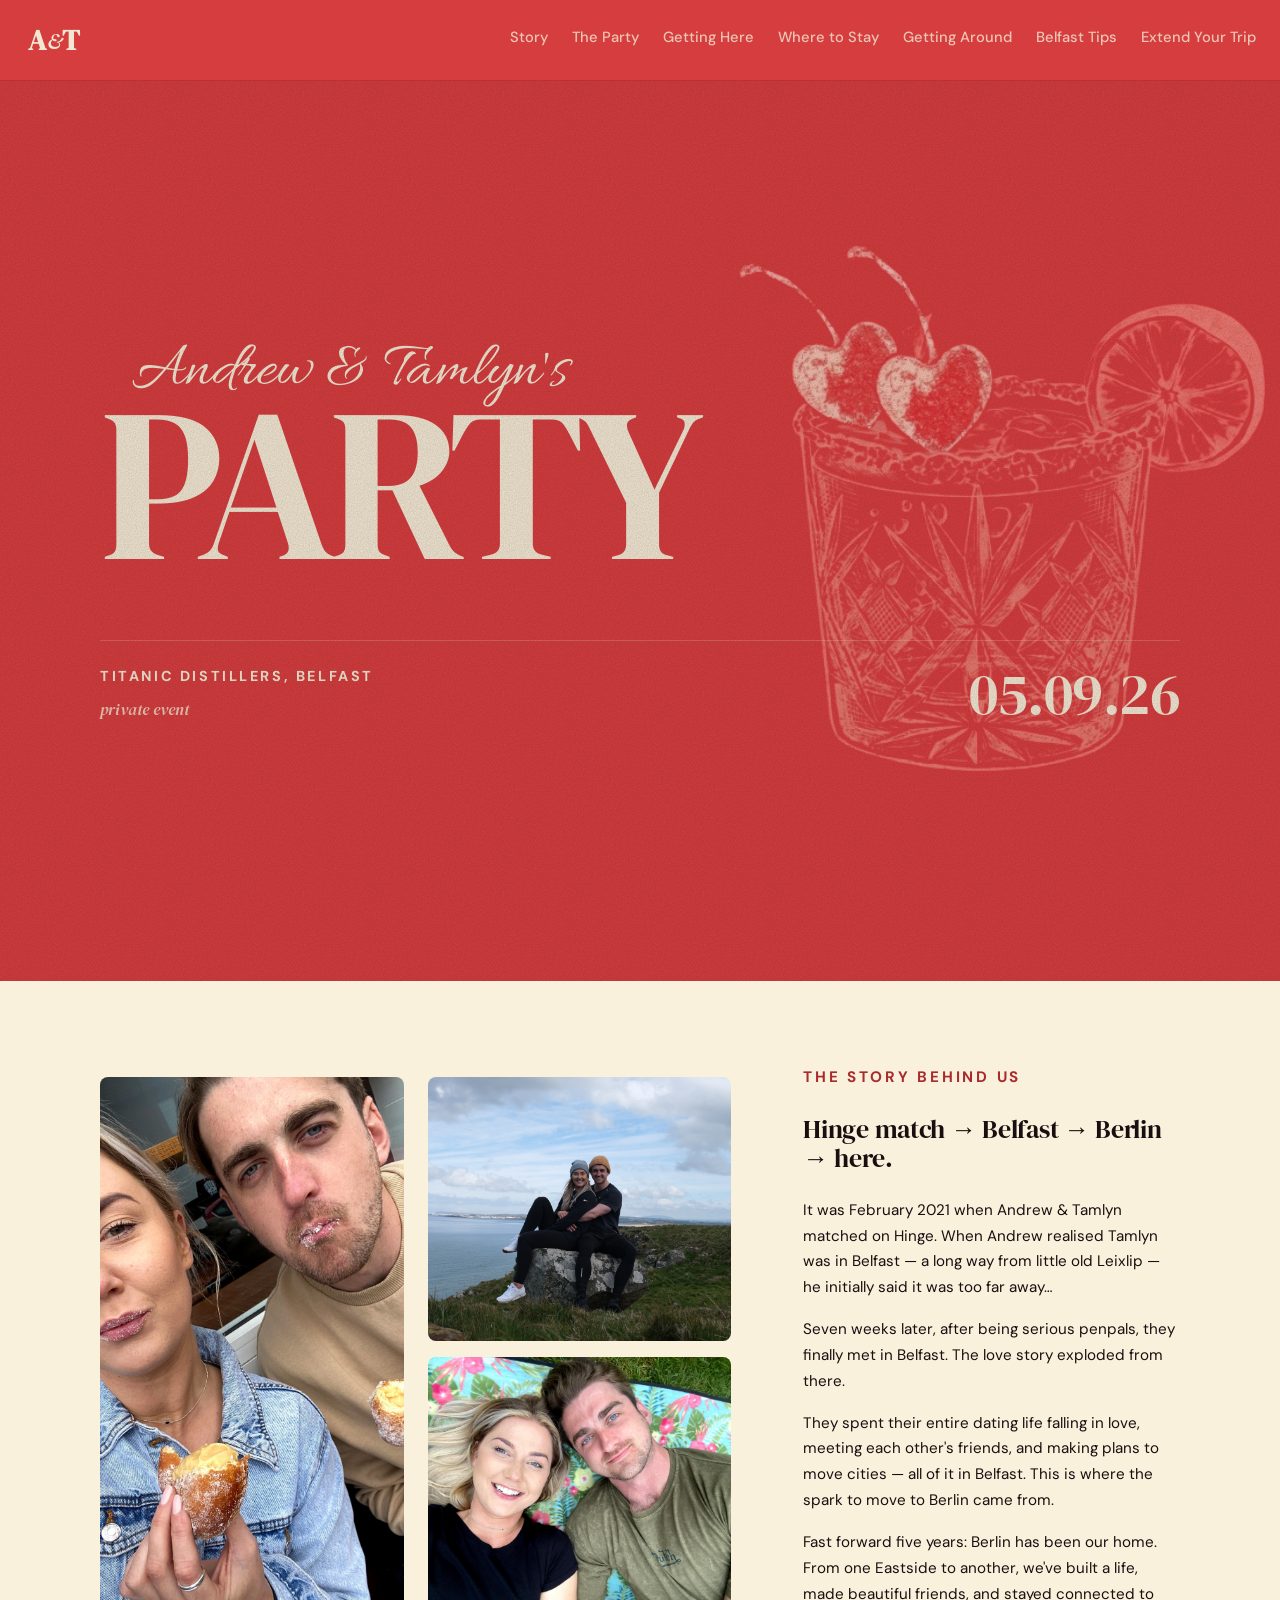
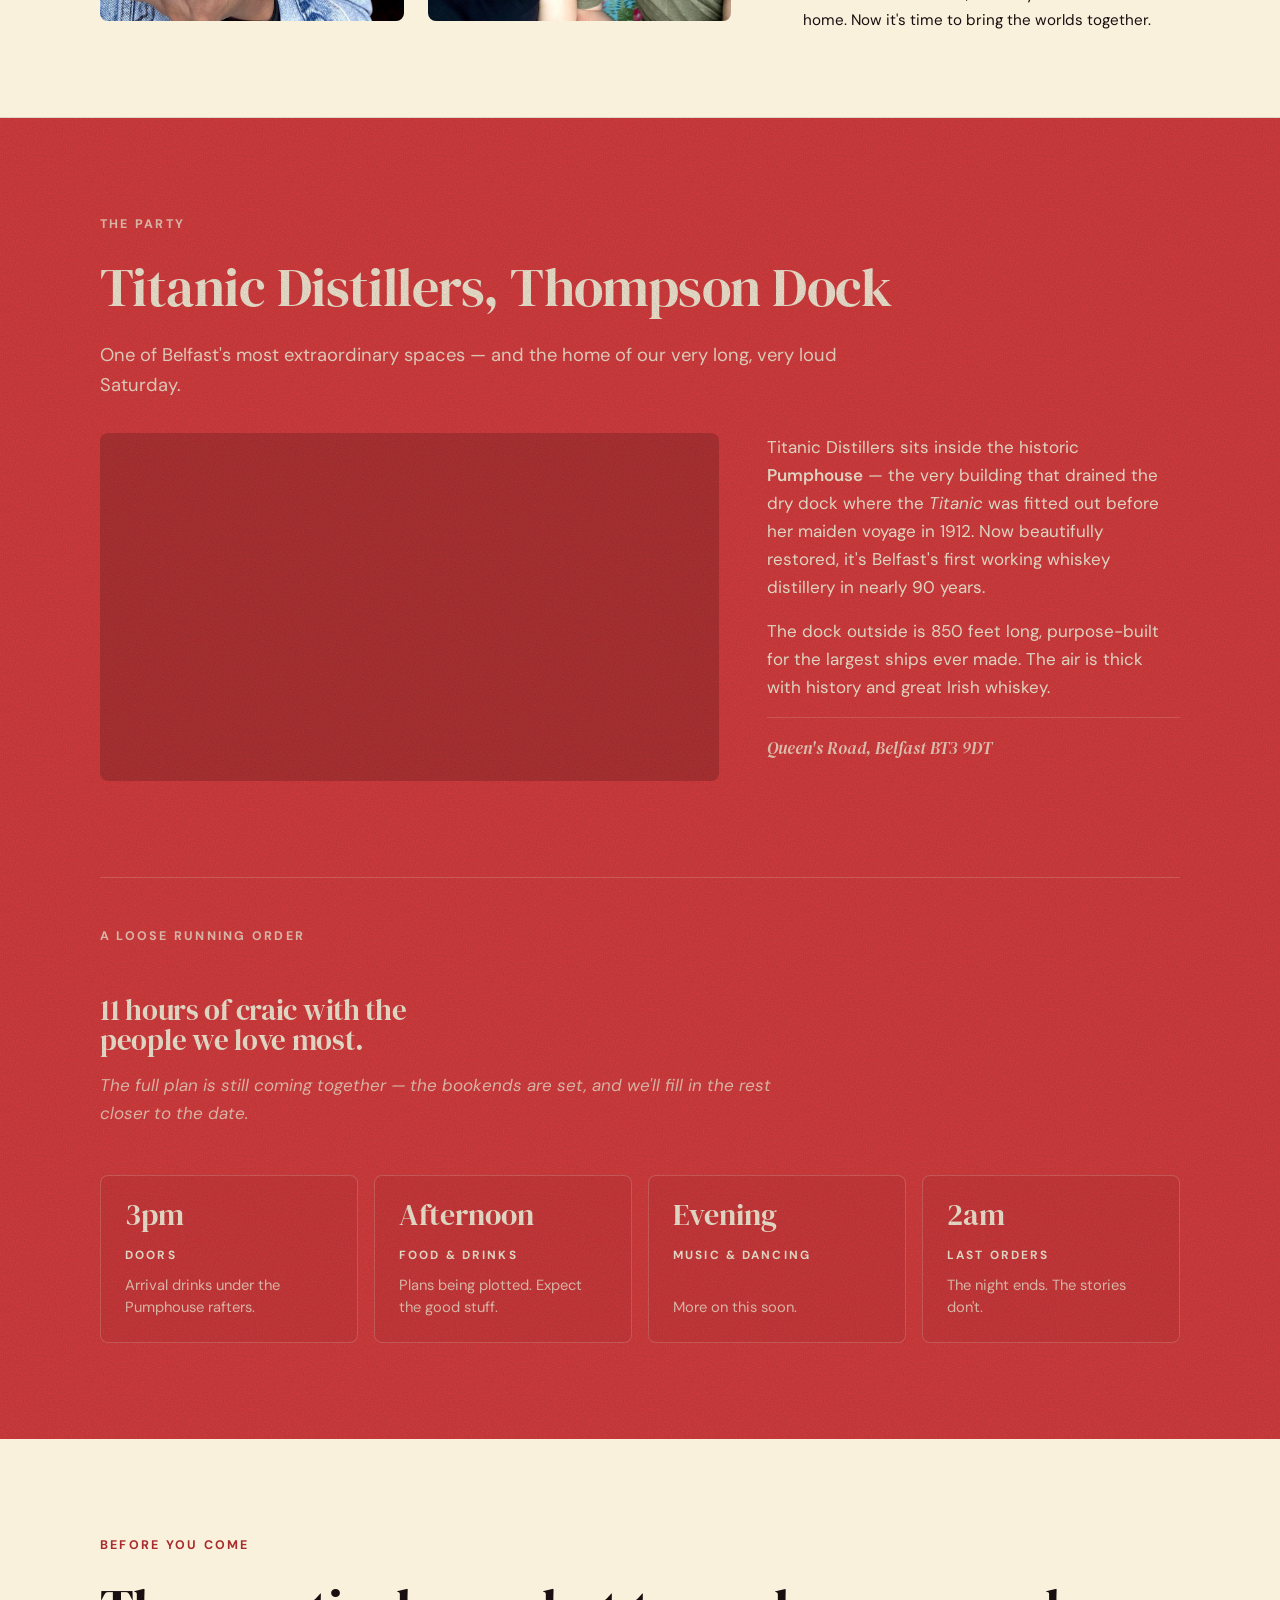
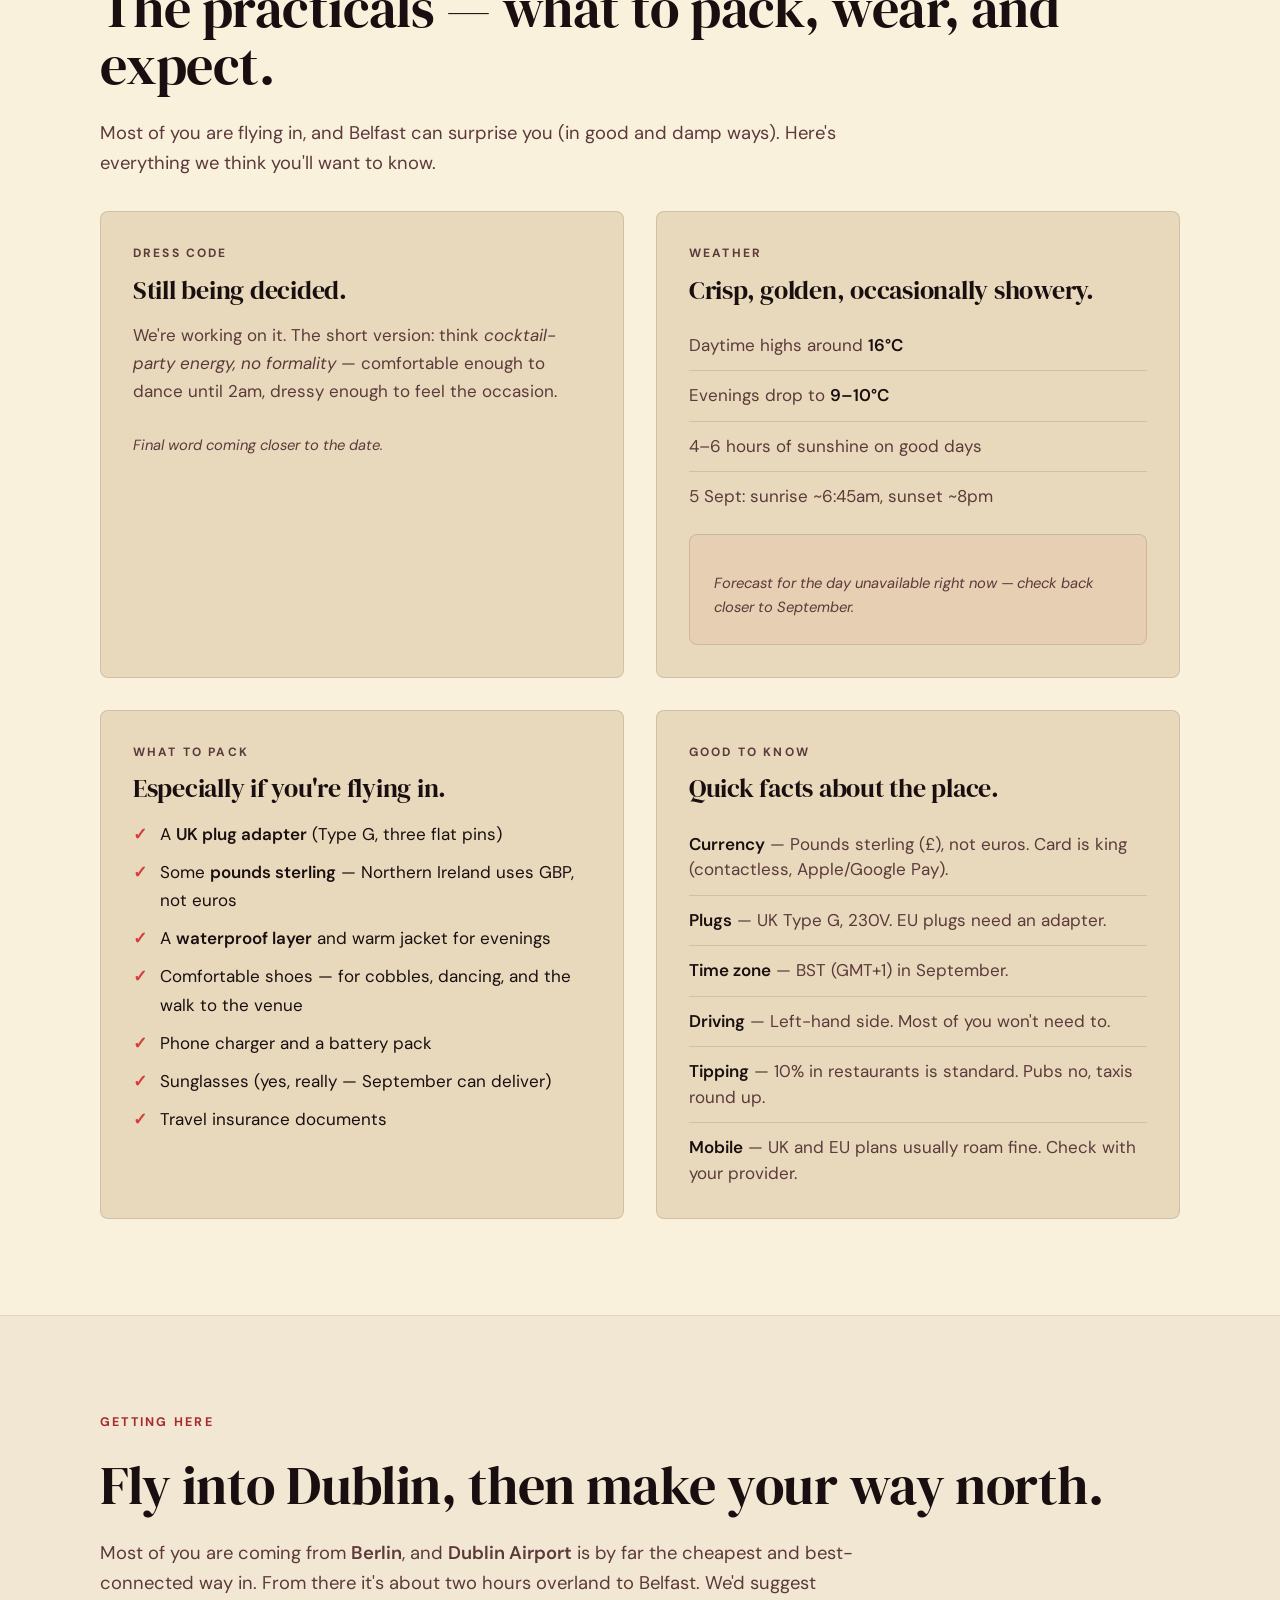
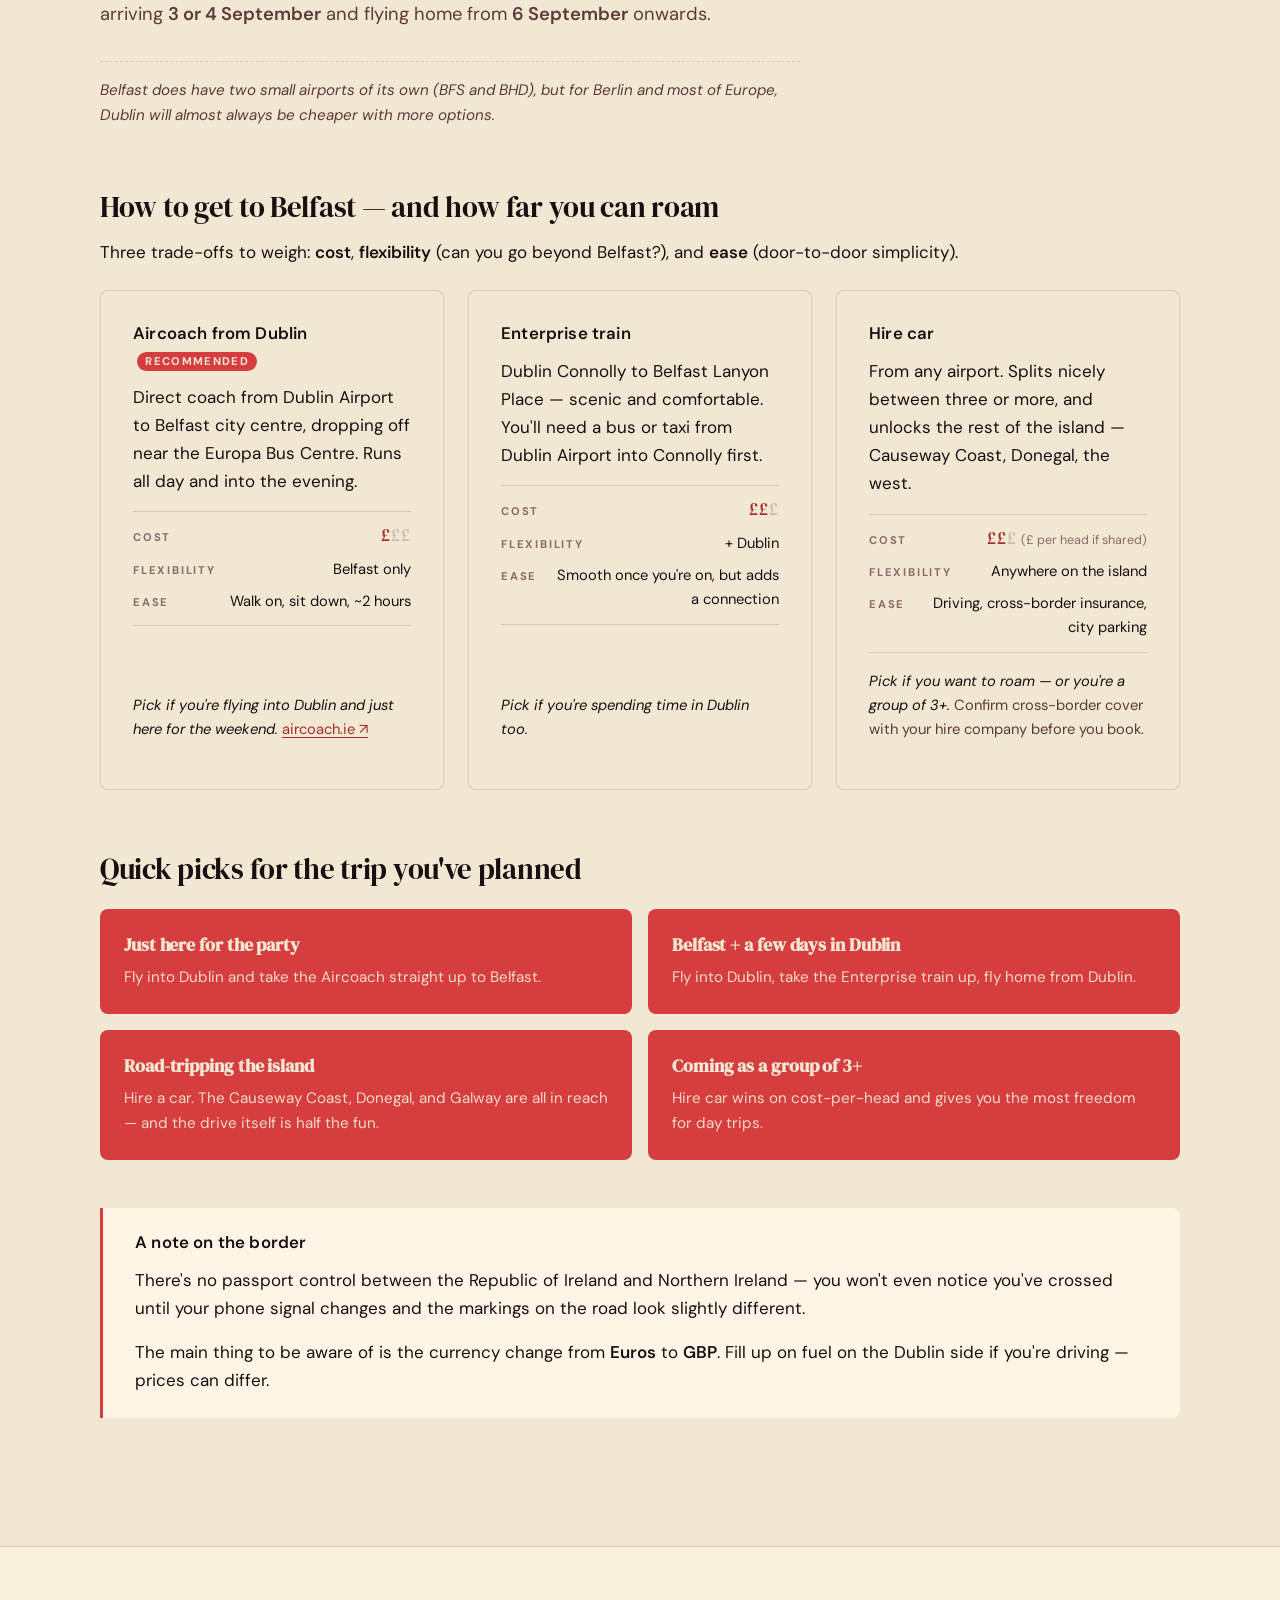
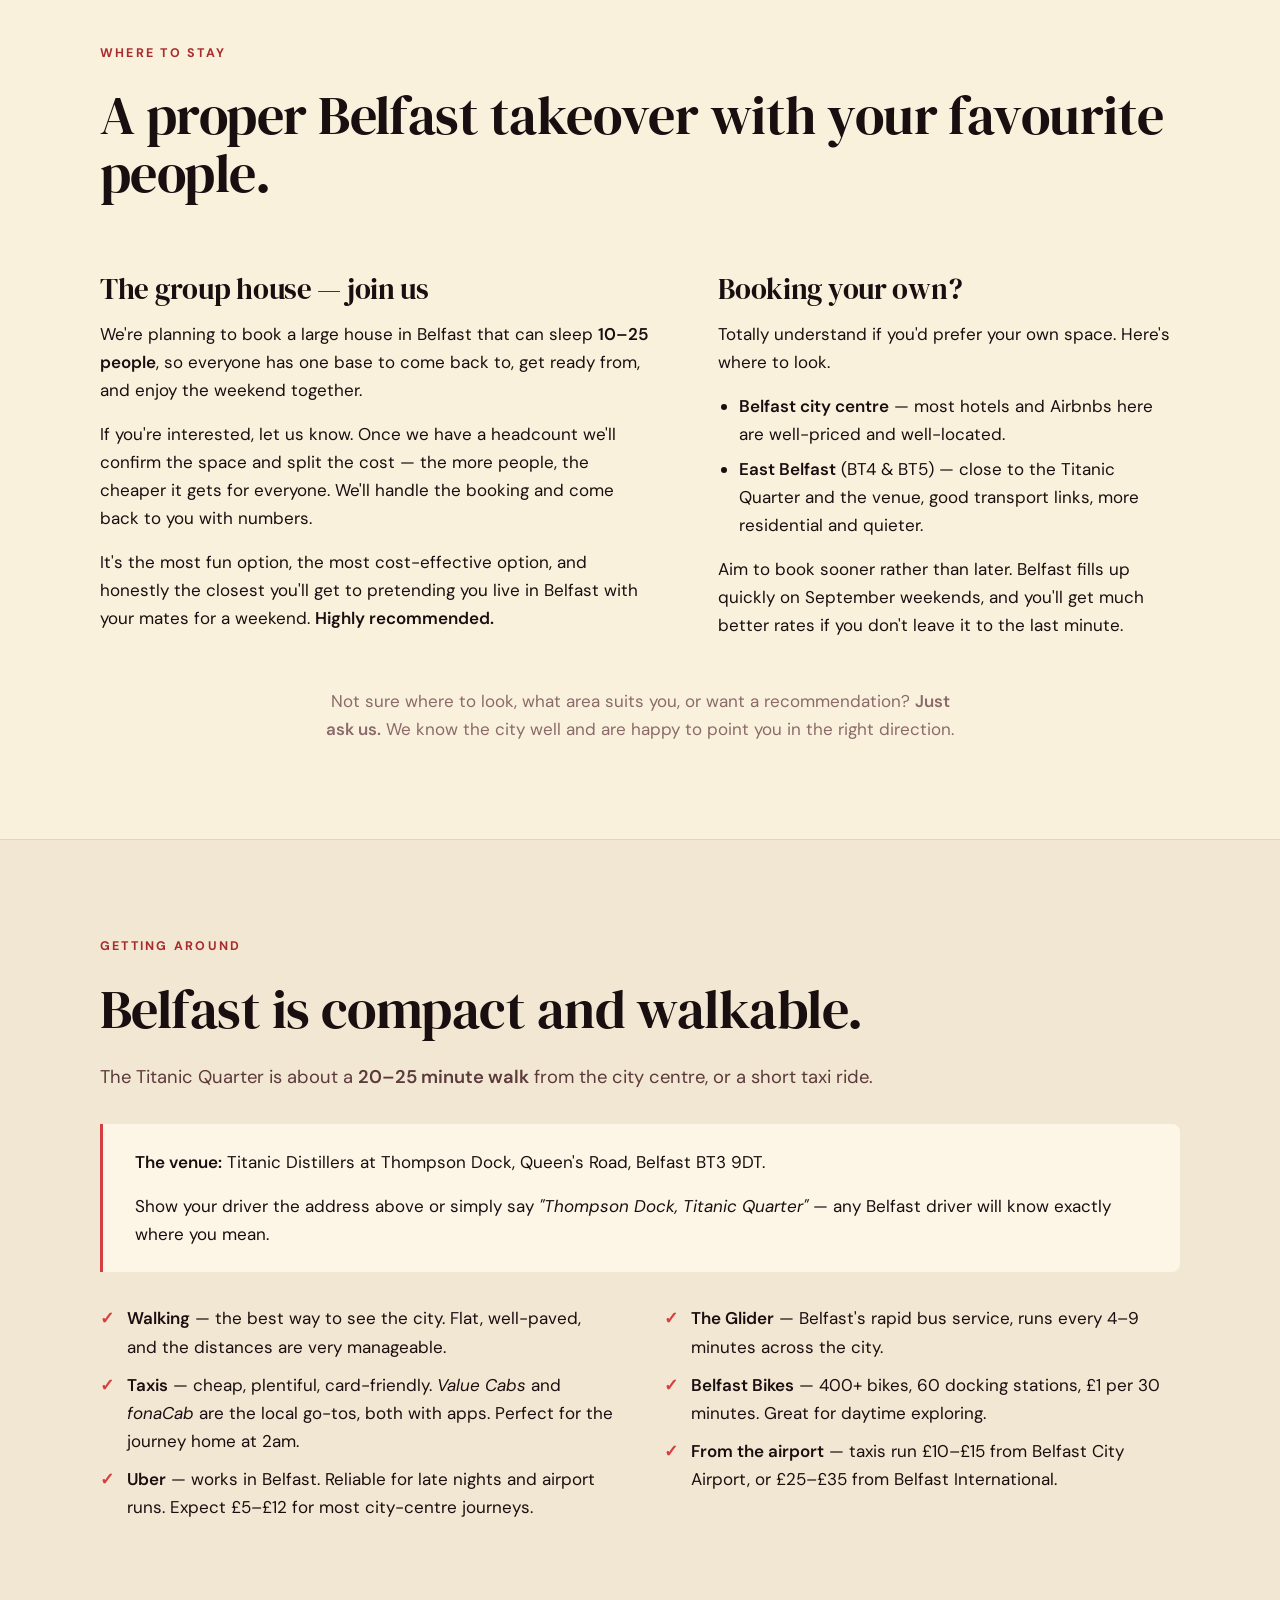
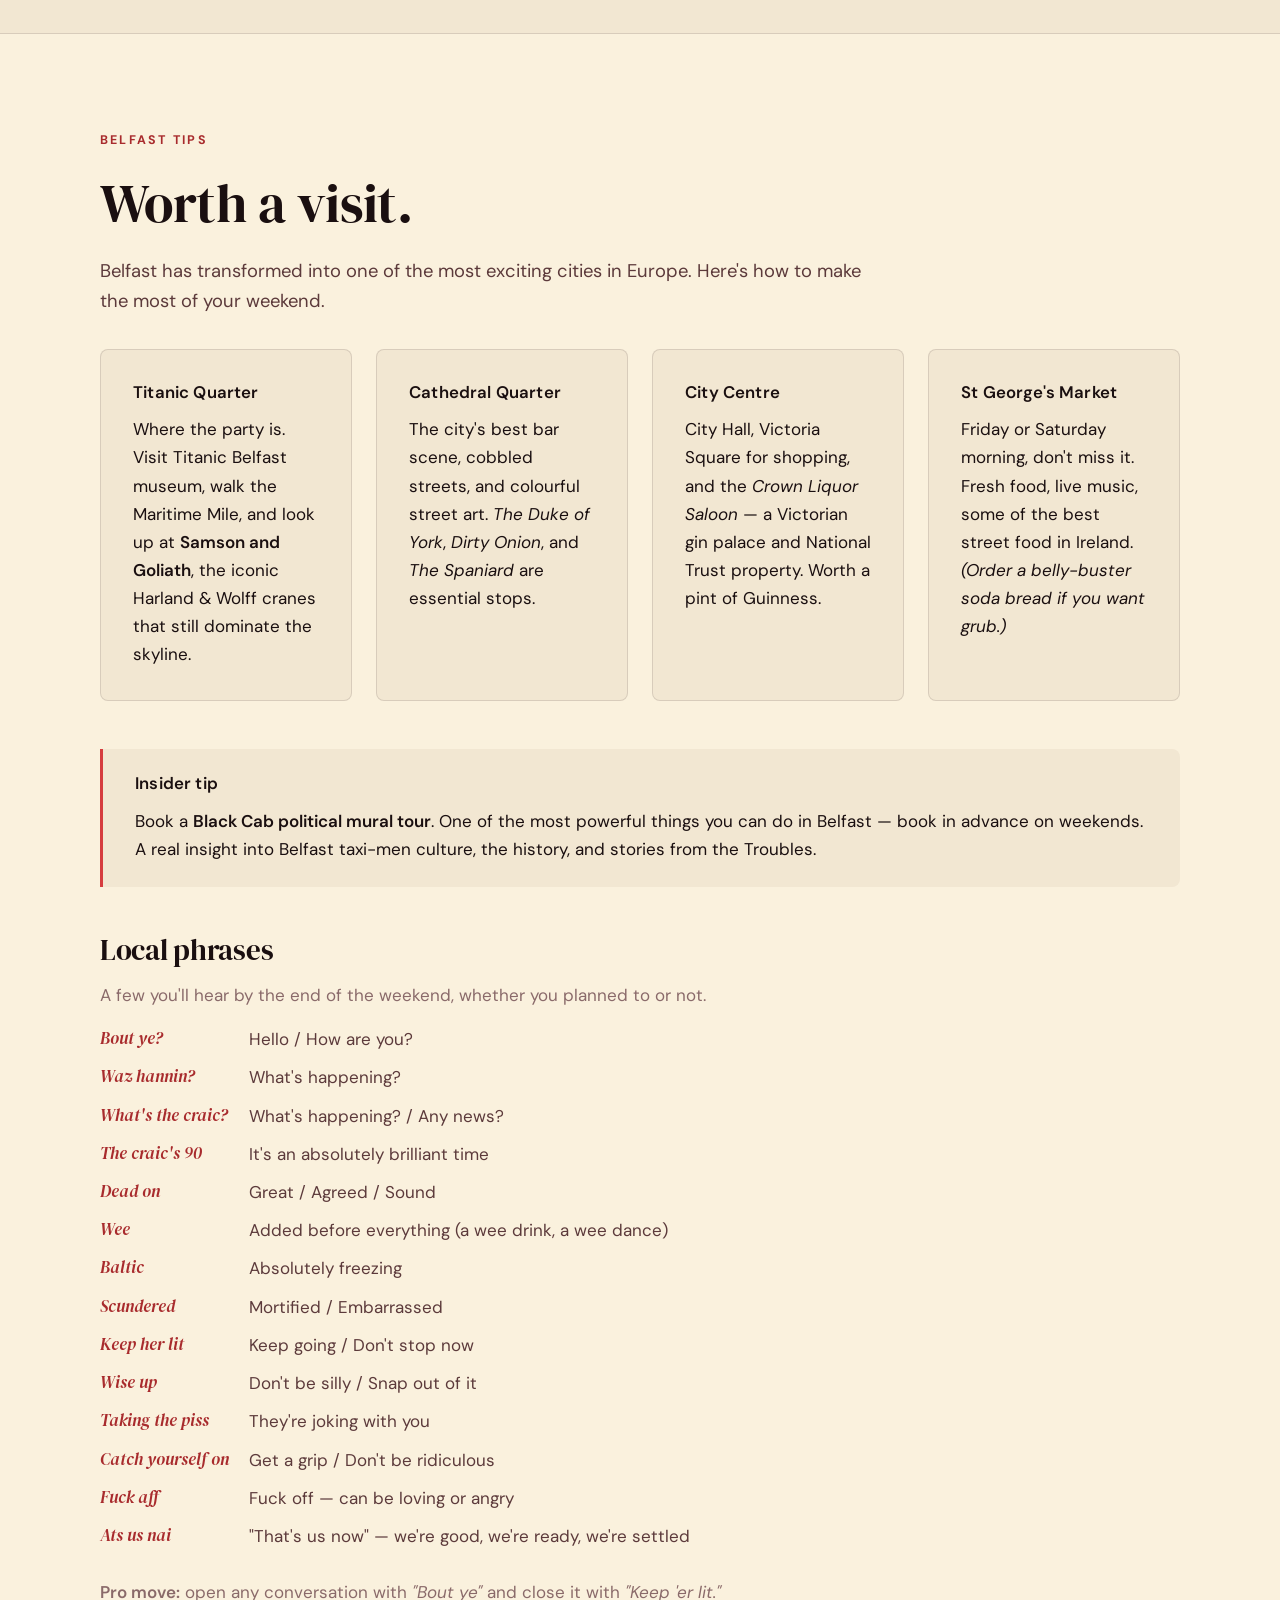
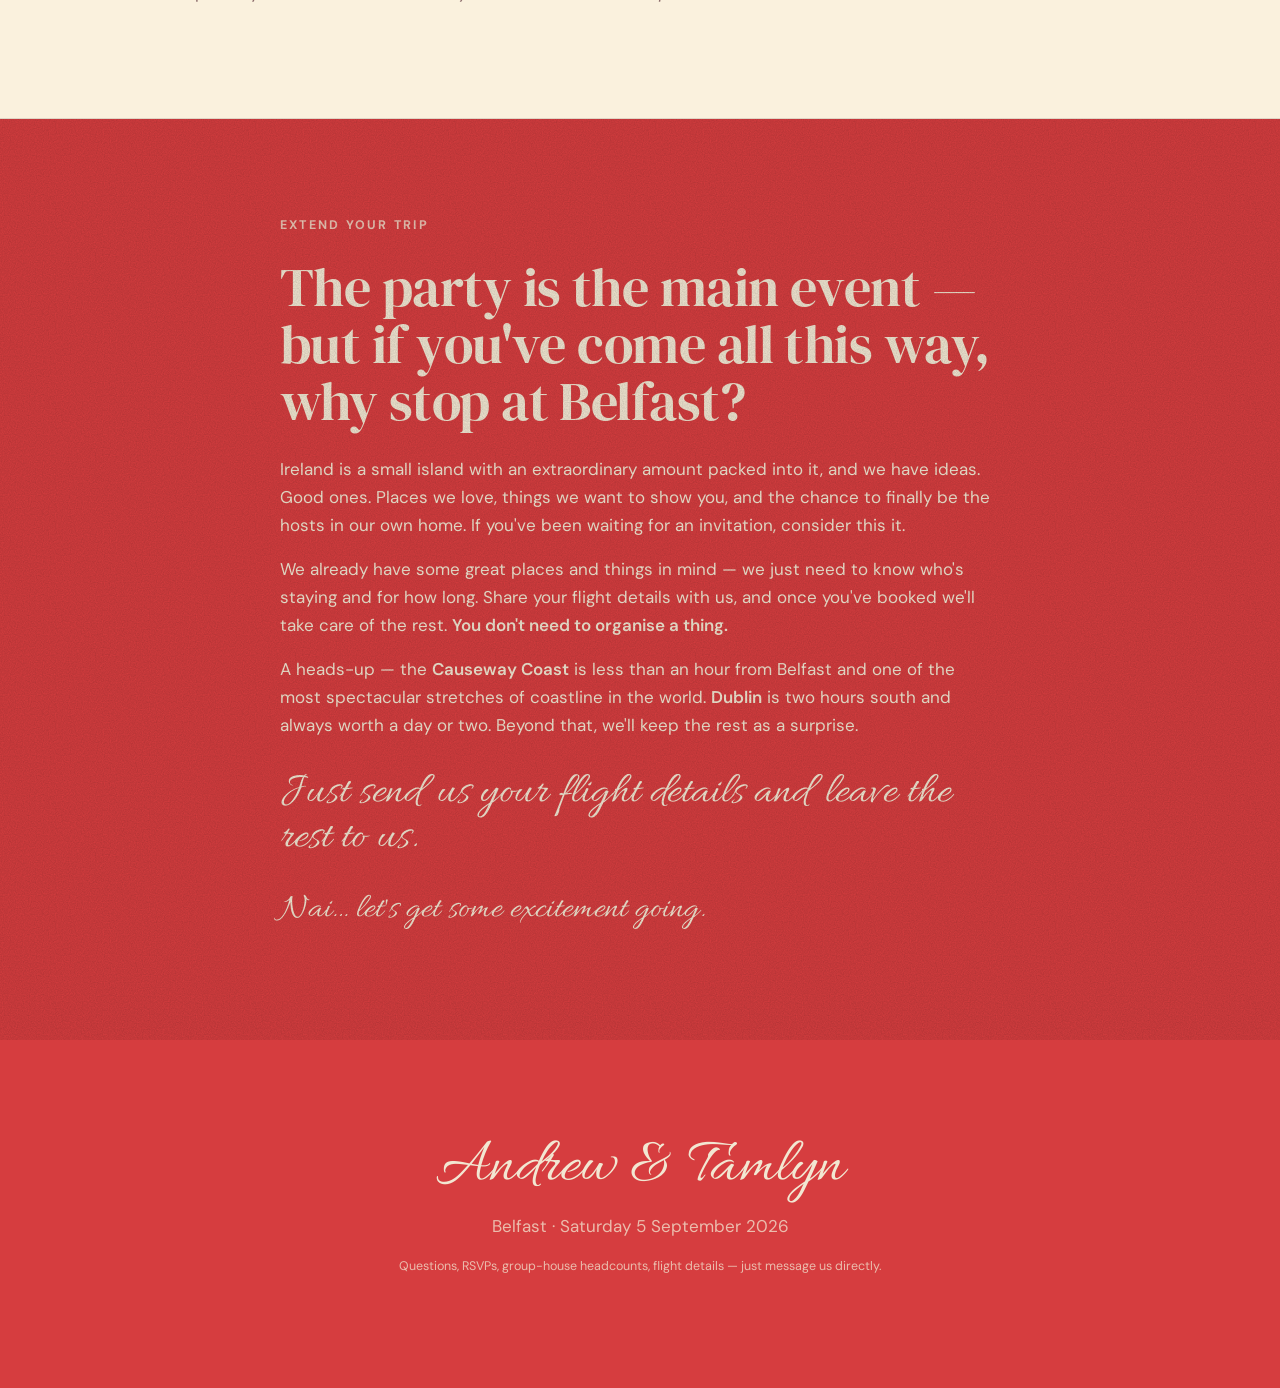
==== commit 79bf981f: "Rebrand: Not A Wedding Party → Andrew & Tamlyn's Party - Hero kicker: "not a wedding" → "Andrew & Ta" ====
--- a/index.html
+++ b/index.html
@@ -53,7 +53,7 @@
   <section class="hero grain">
     <div class="hero-inner">
       <img src="assets/whiskeyglass-nobg.png" alt="" class="hero-glass" aria-hidden="true" />
-      <p class="kicker">not a wedding</p>
+      <p class="kicker">Andrew &amp; Tamlyn's</p>
       <h1>Party</h1>
 
       <div class="hero-meta">
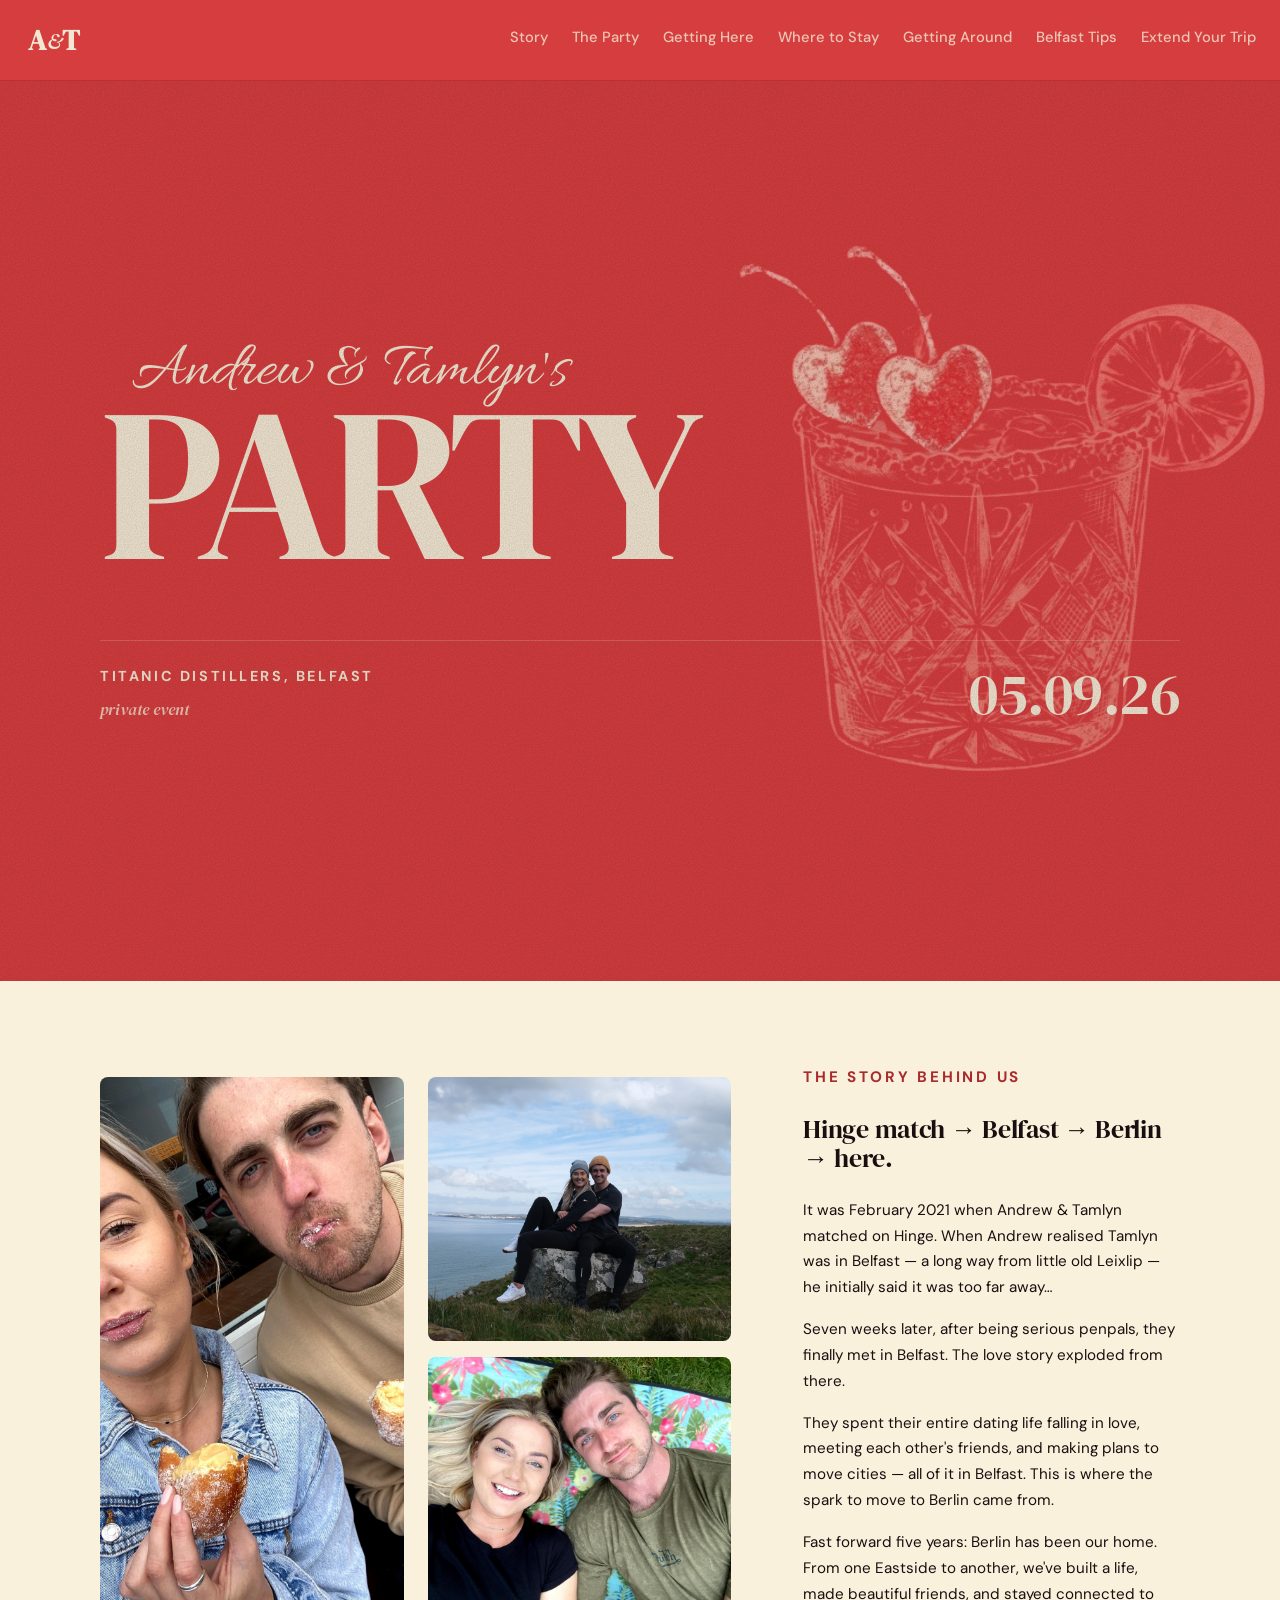
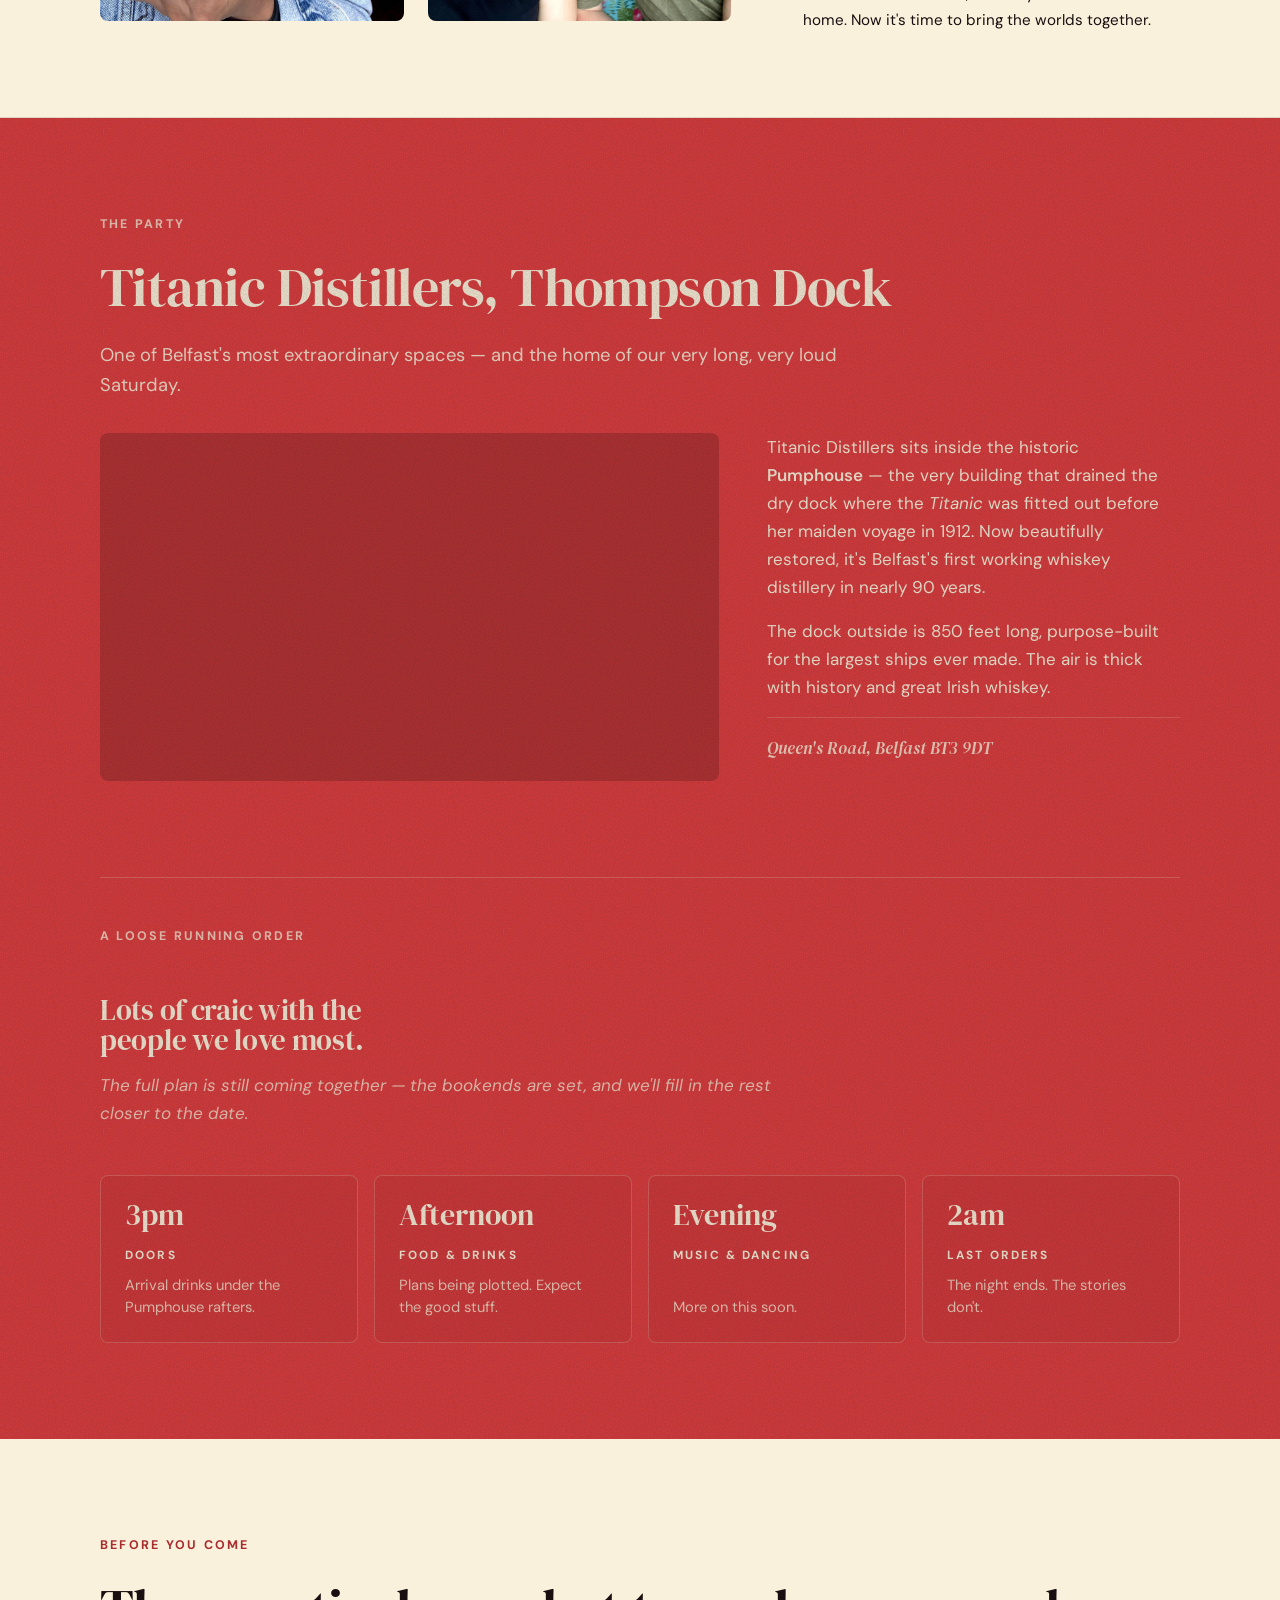
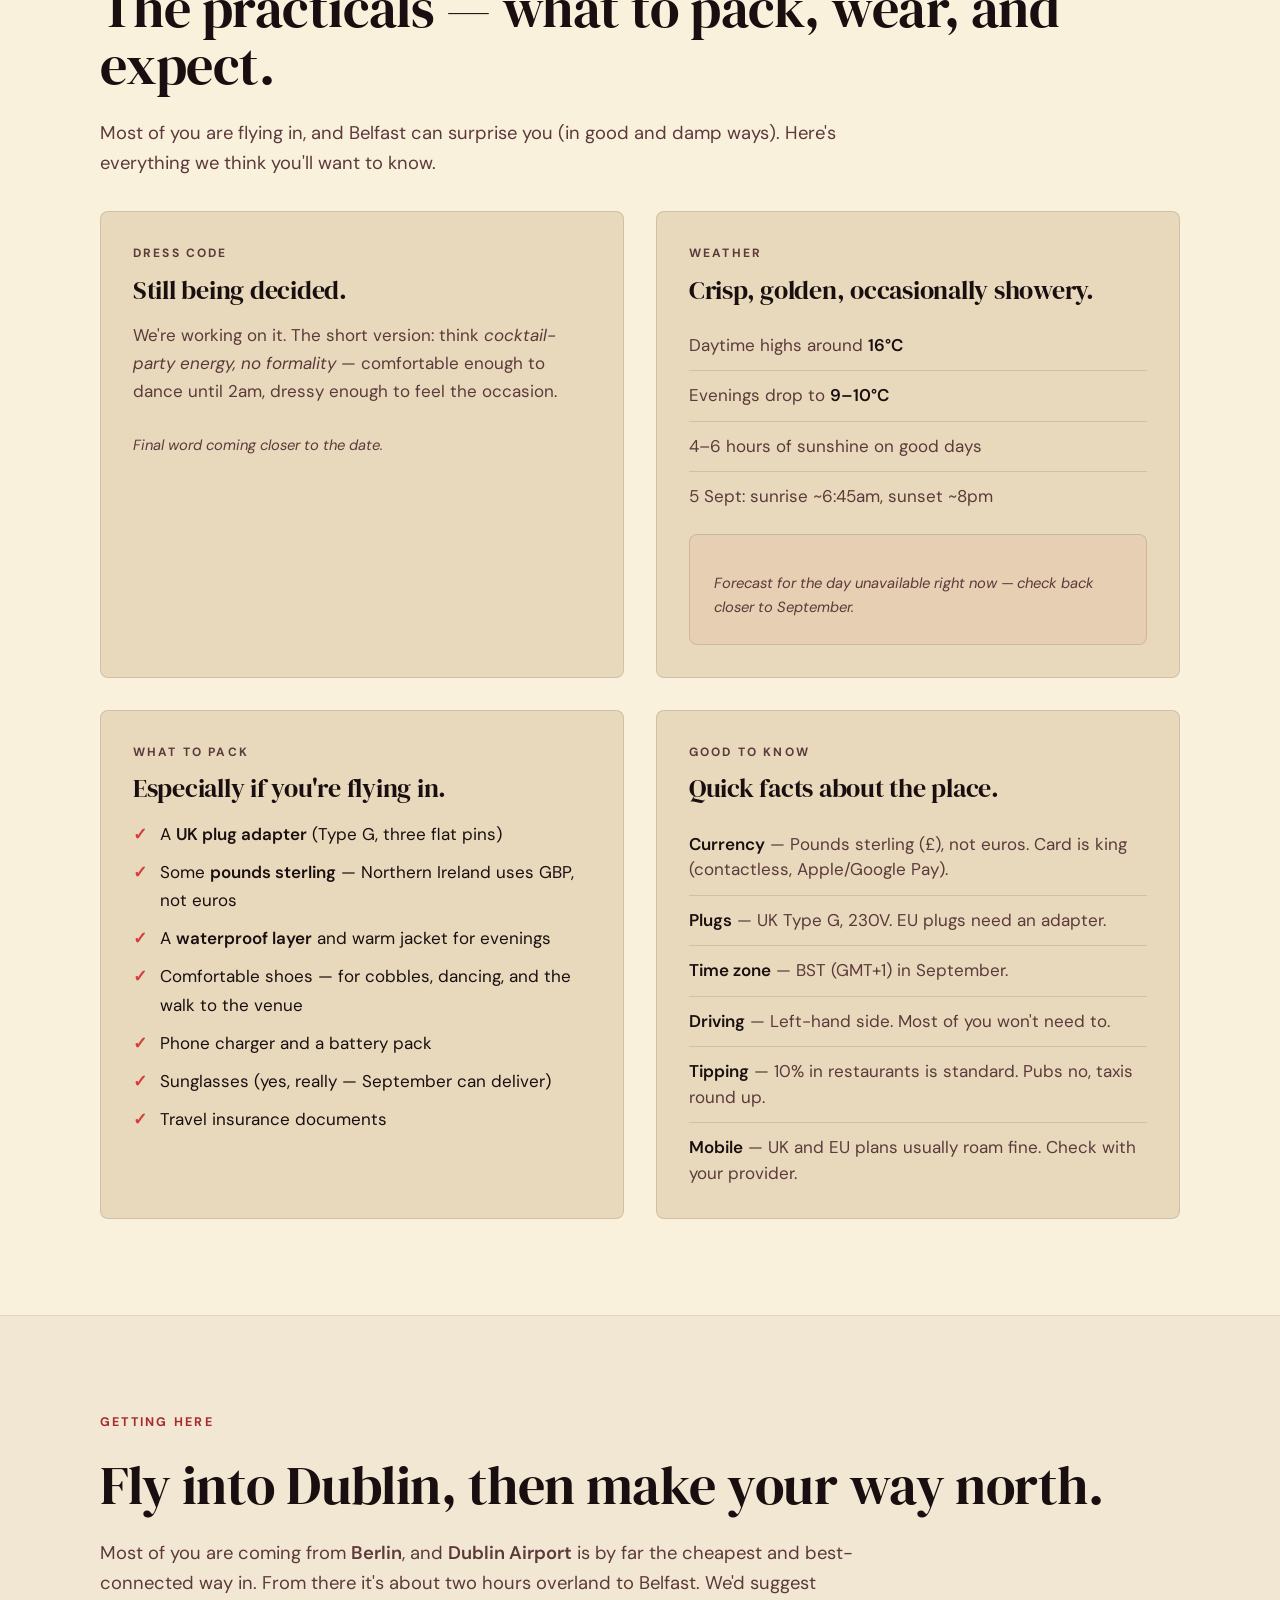
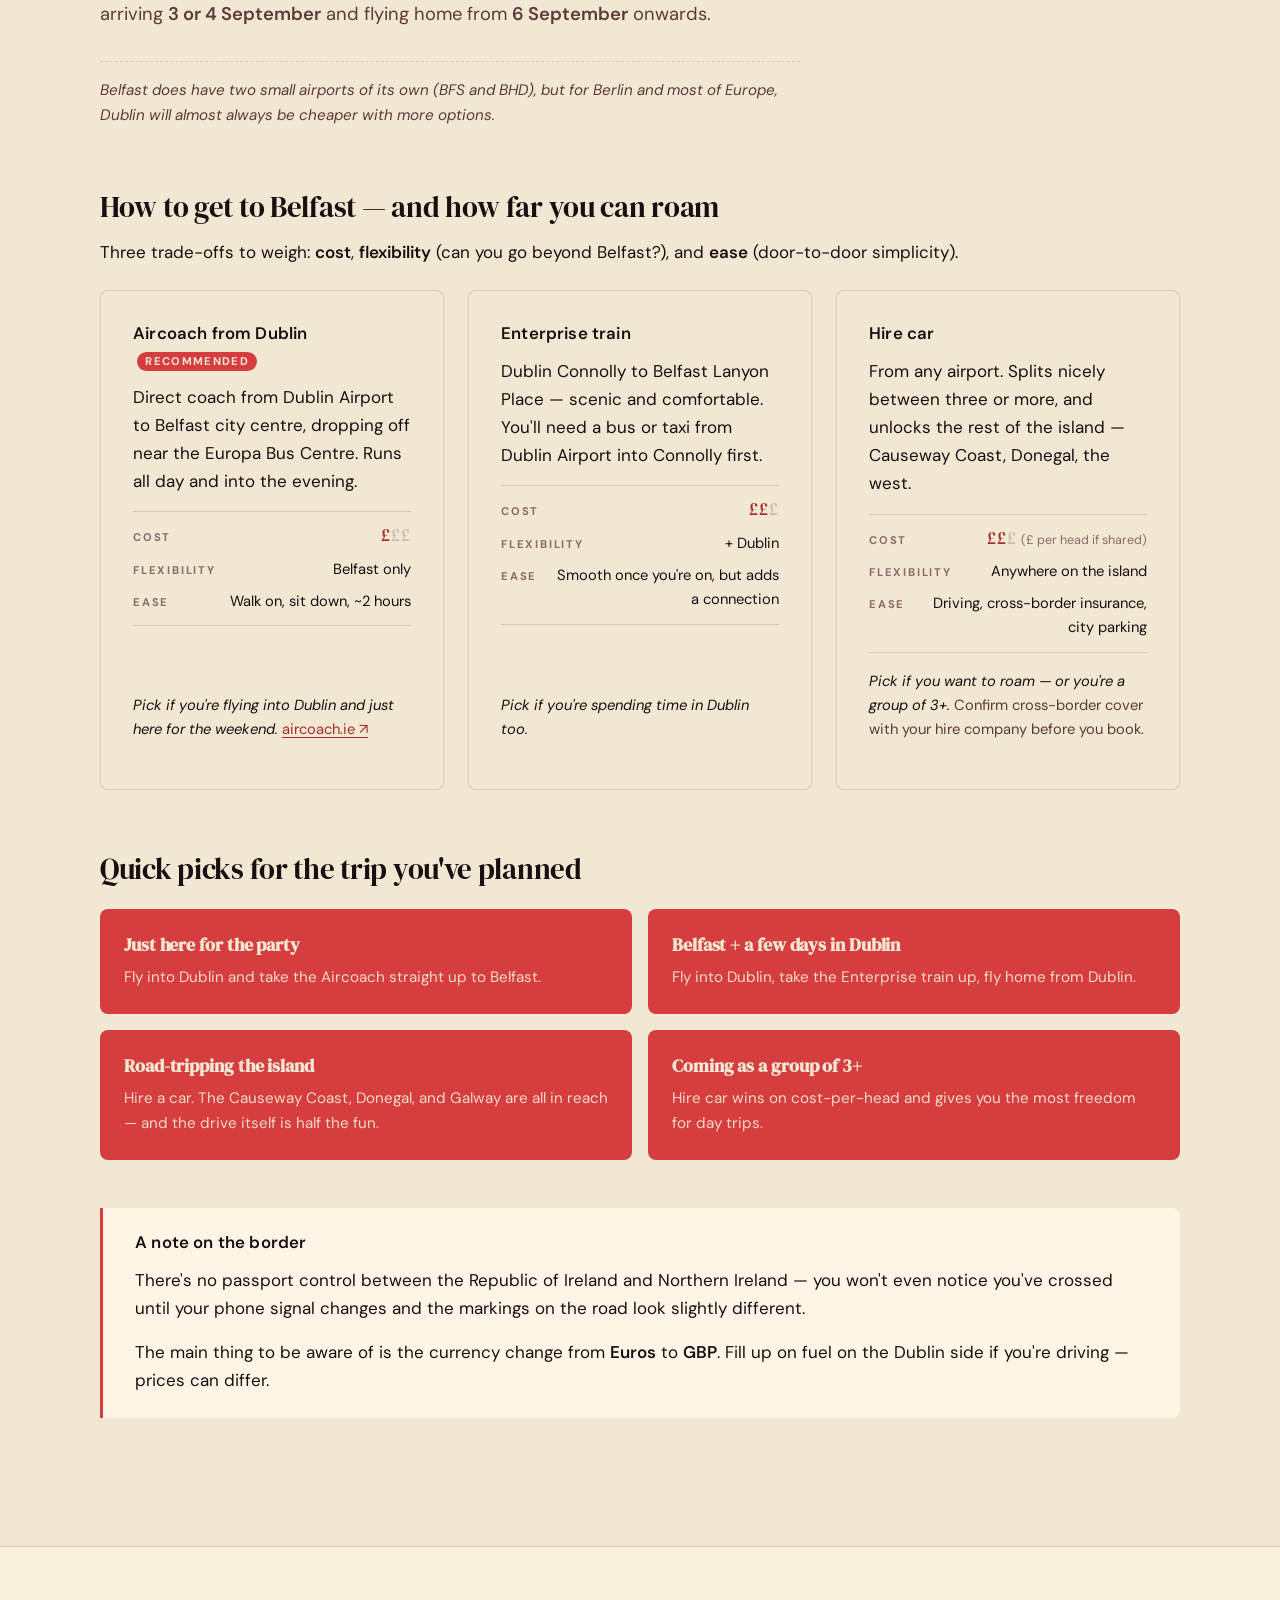
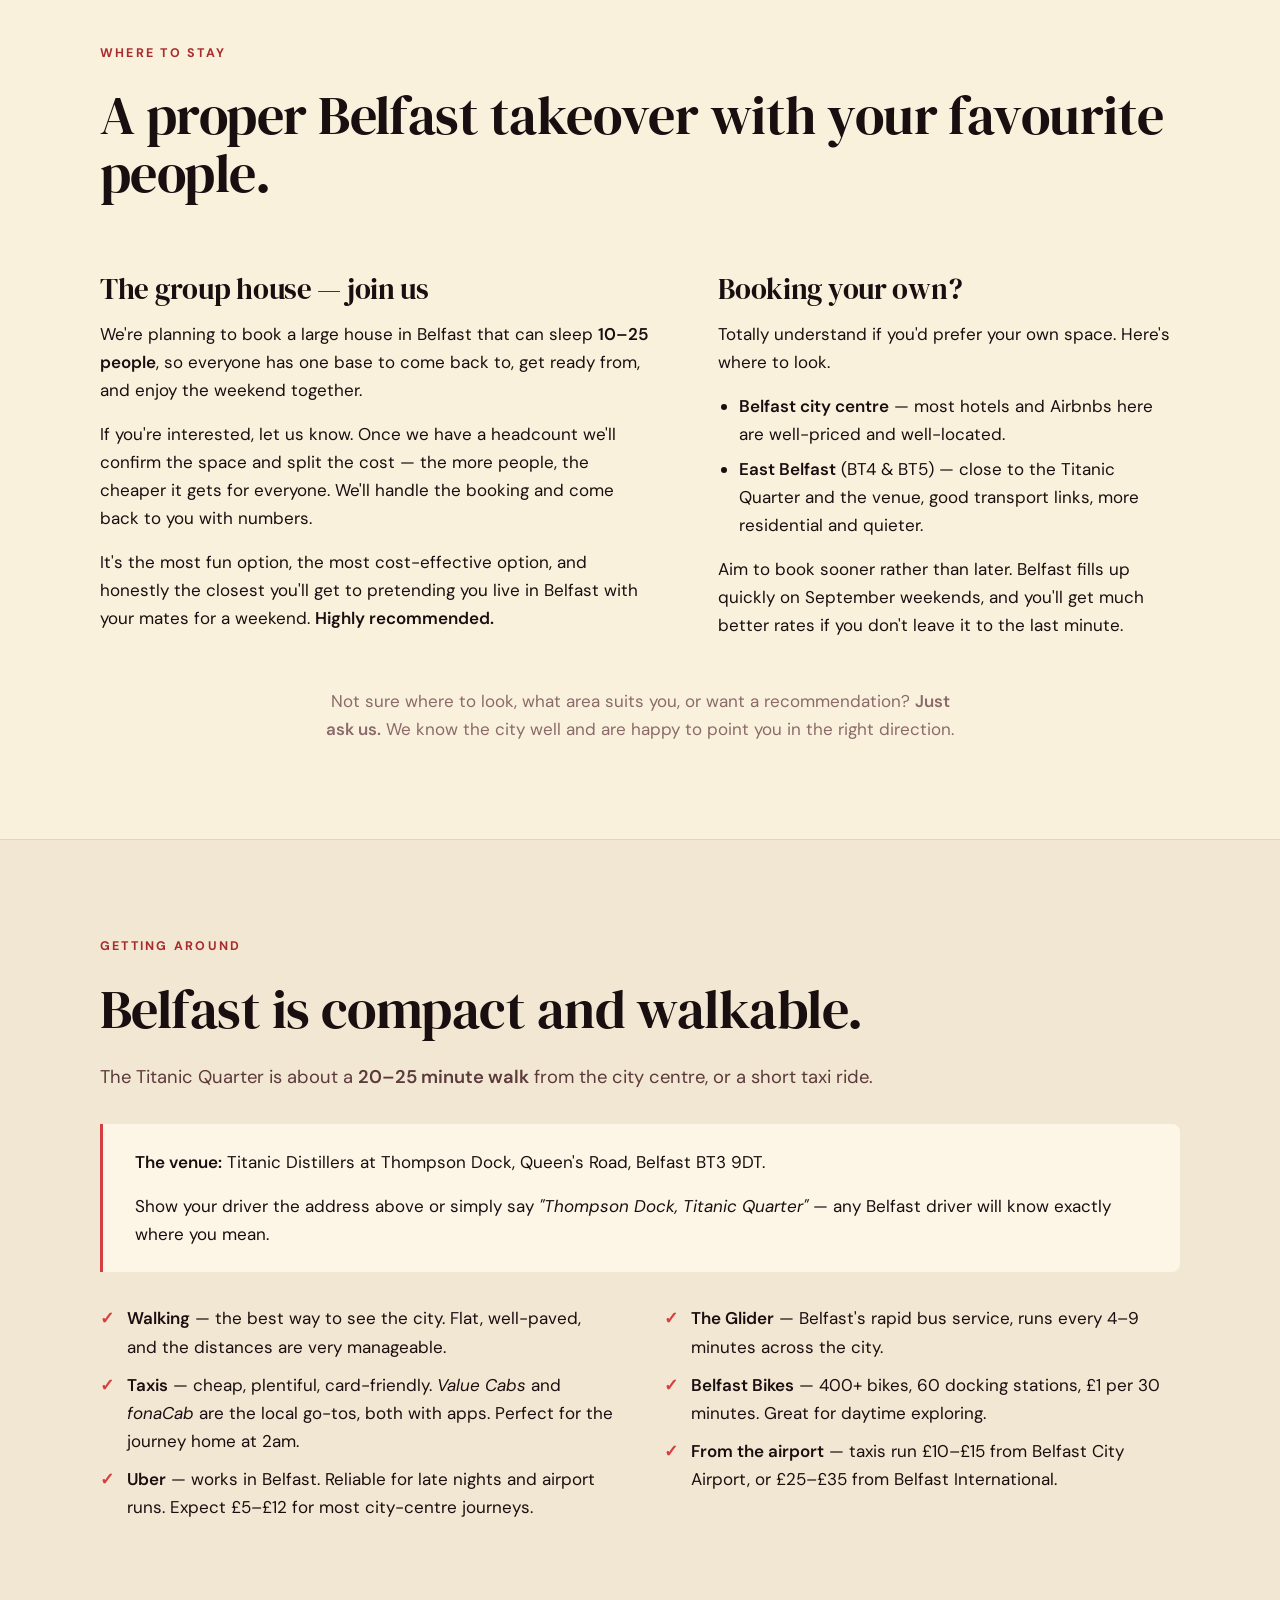
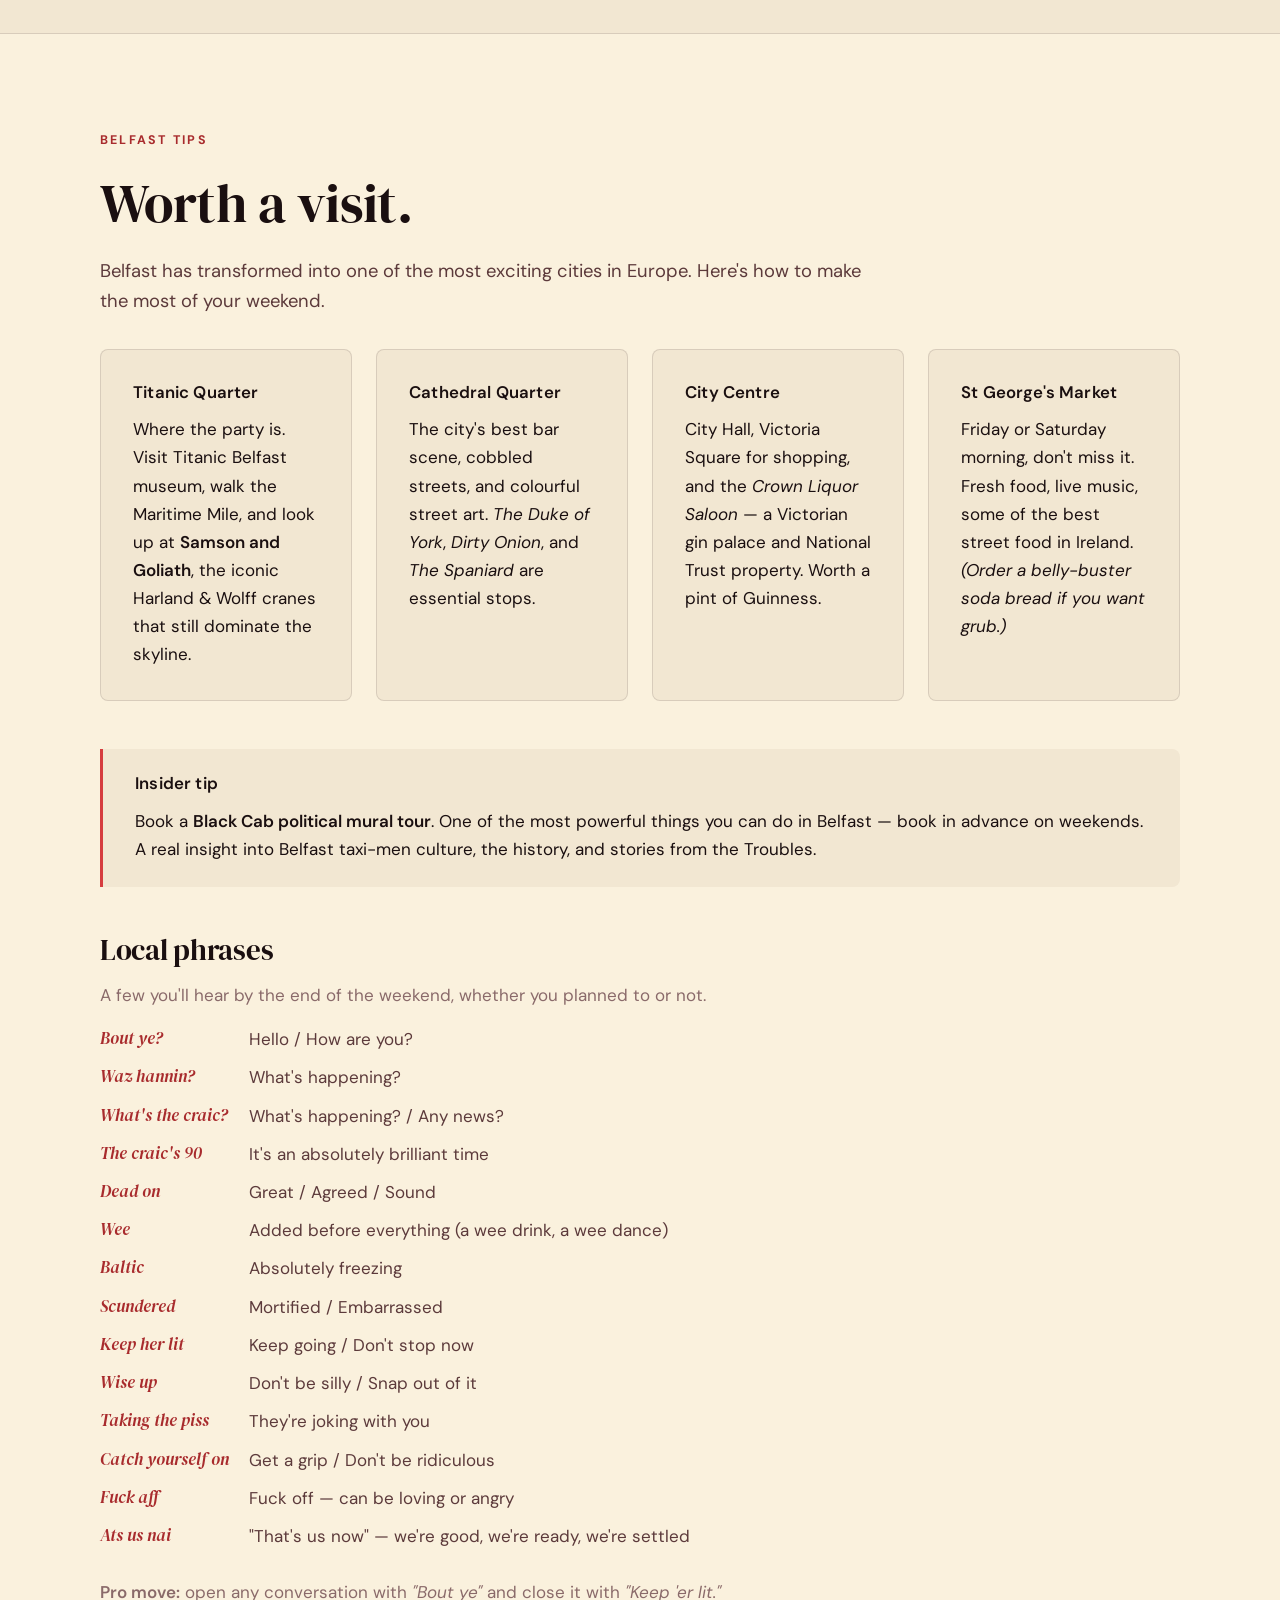
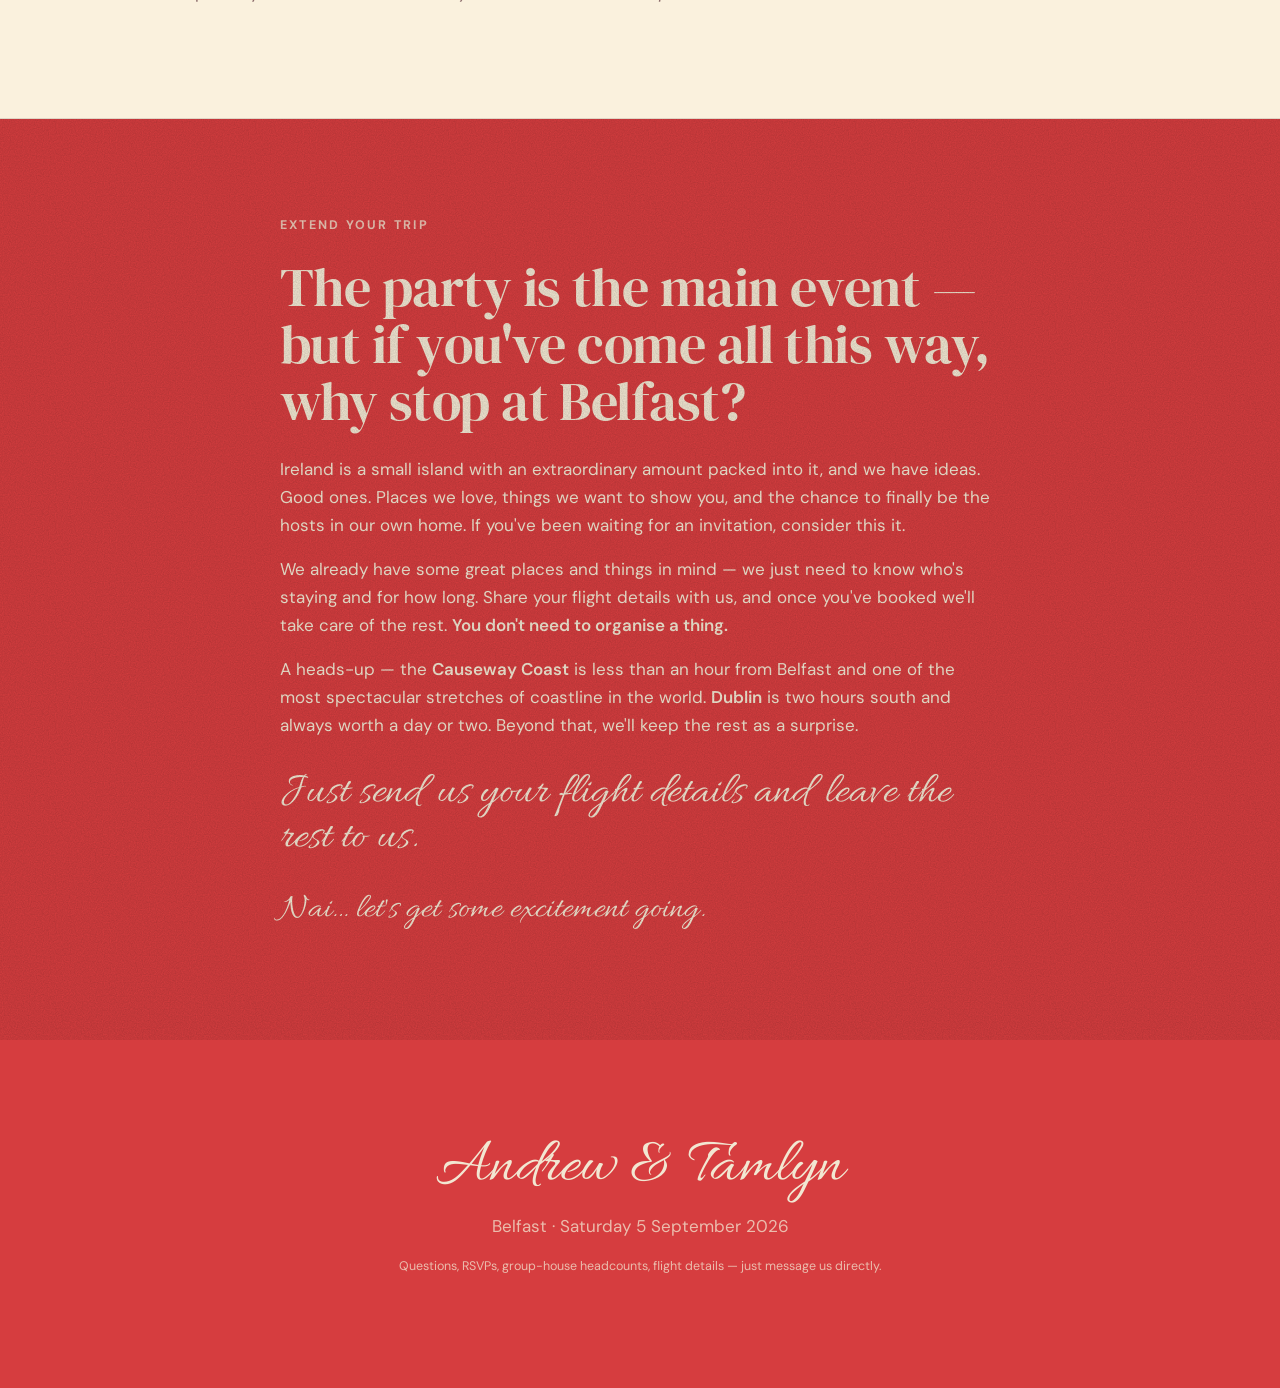
==== commit 5d76d36c: "Schedule headline: 11 hours → Lots of craic https://claude.ai/code/session_01UmyAMu12cxQv4vMrpoqNda" ====
--- a/index.html
+++ b/index.html
@@ -121,7 +121,7 @@
 
       <div class="party-schedule">
         <p class="eyebrow on-red">A loose running order</p>
-        <h3 class="schedule-headline">11 hours of craic with the people we love most.</h3>
+        <h3 class="schedule-headline">Lots of craic with the people we love most.</h3>
         <p class="schedule-note">The full plan is still coming together — the bookends are set, and we'll fill in the rest closer to the date.</p>
 
         <ol class="schedule">
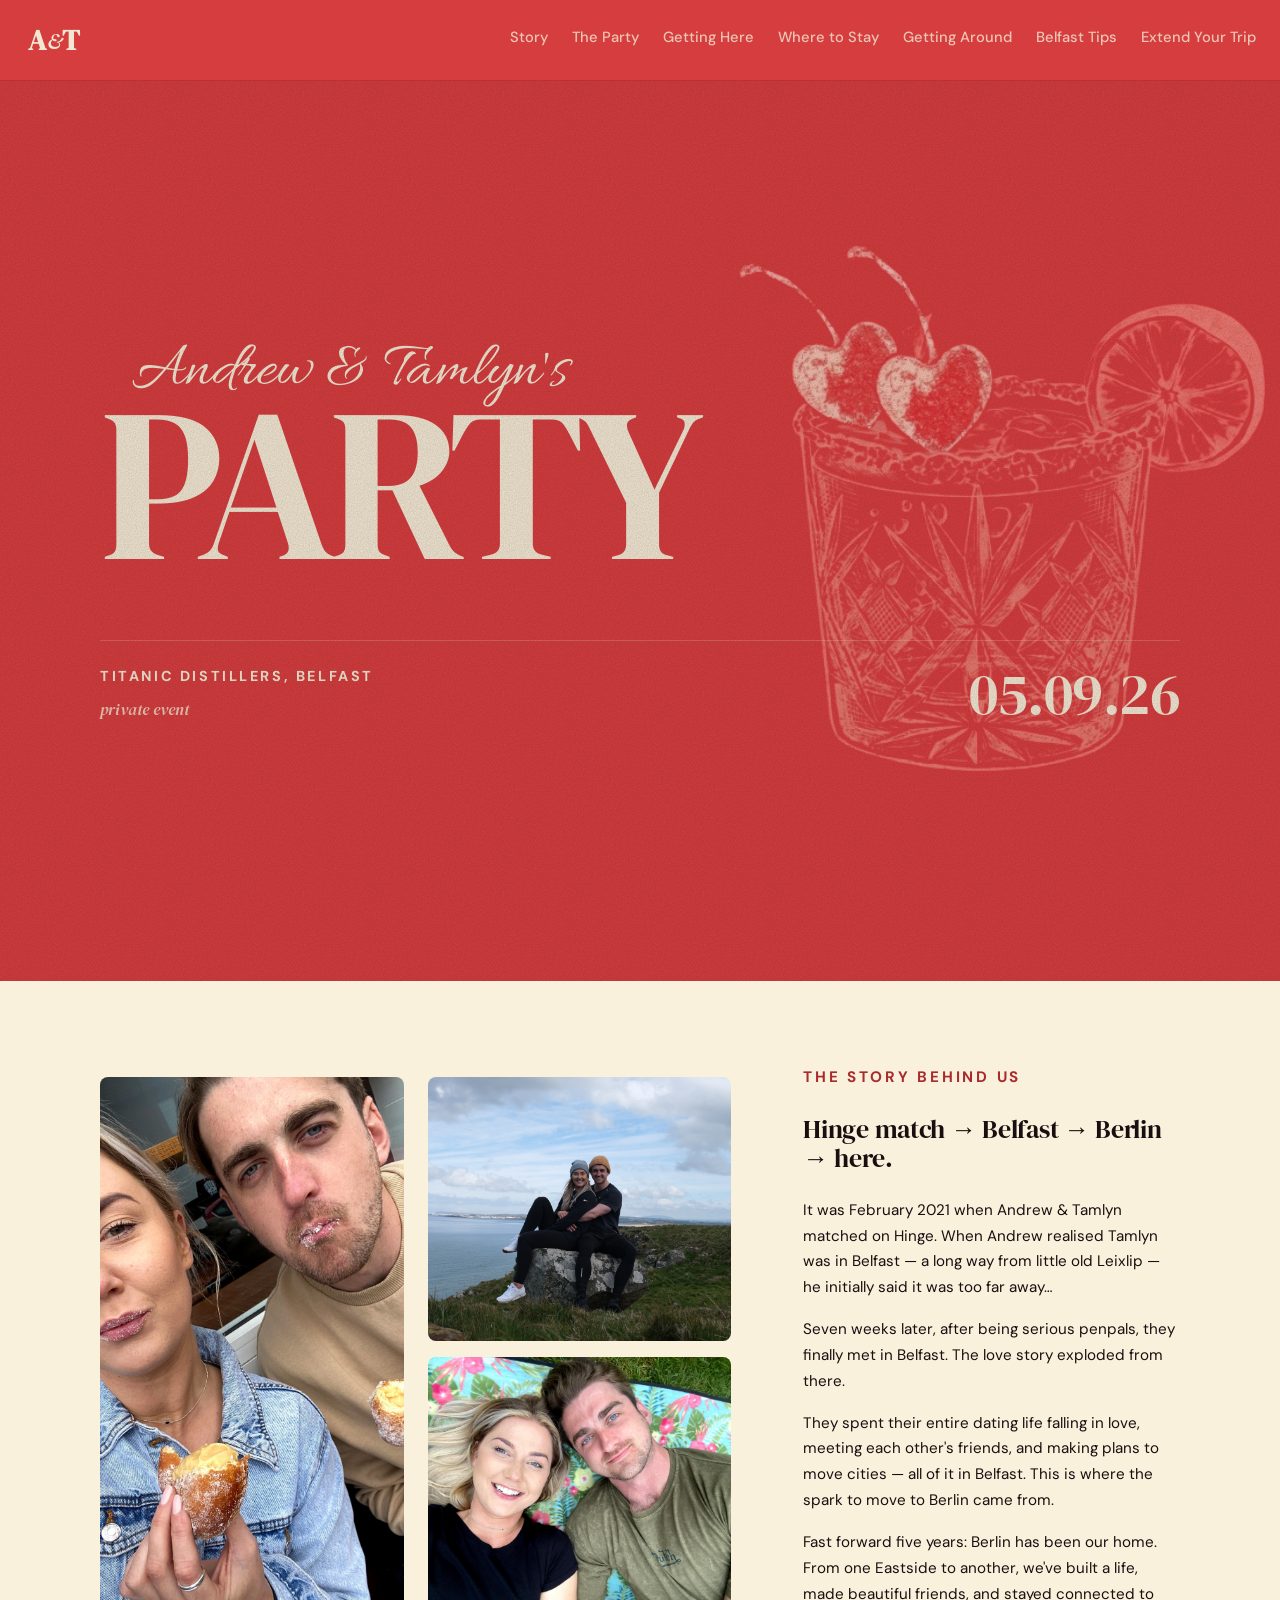
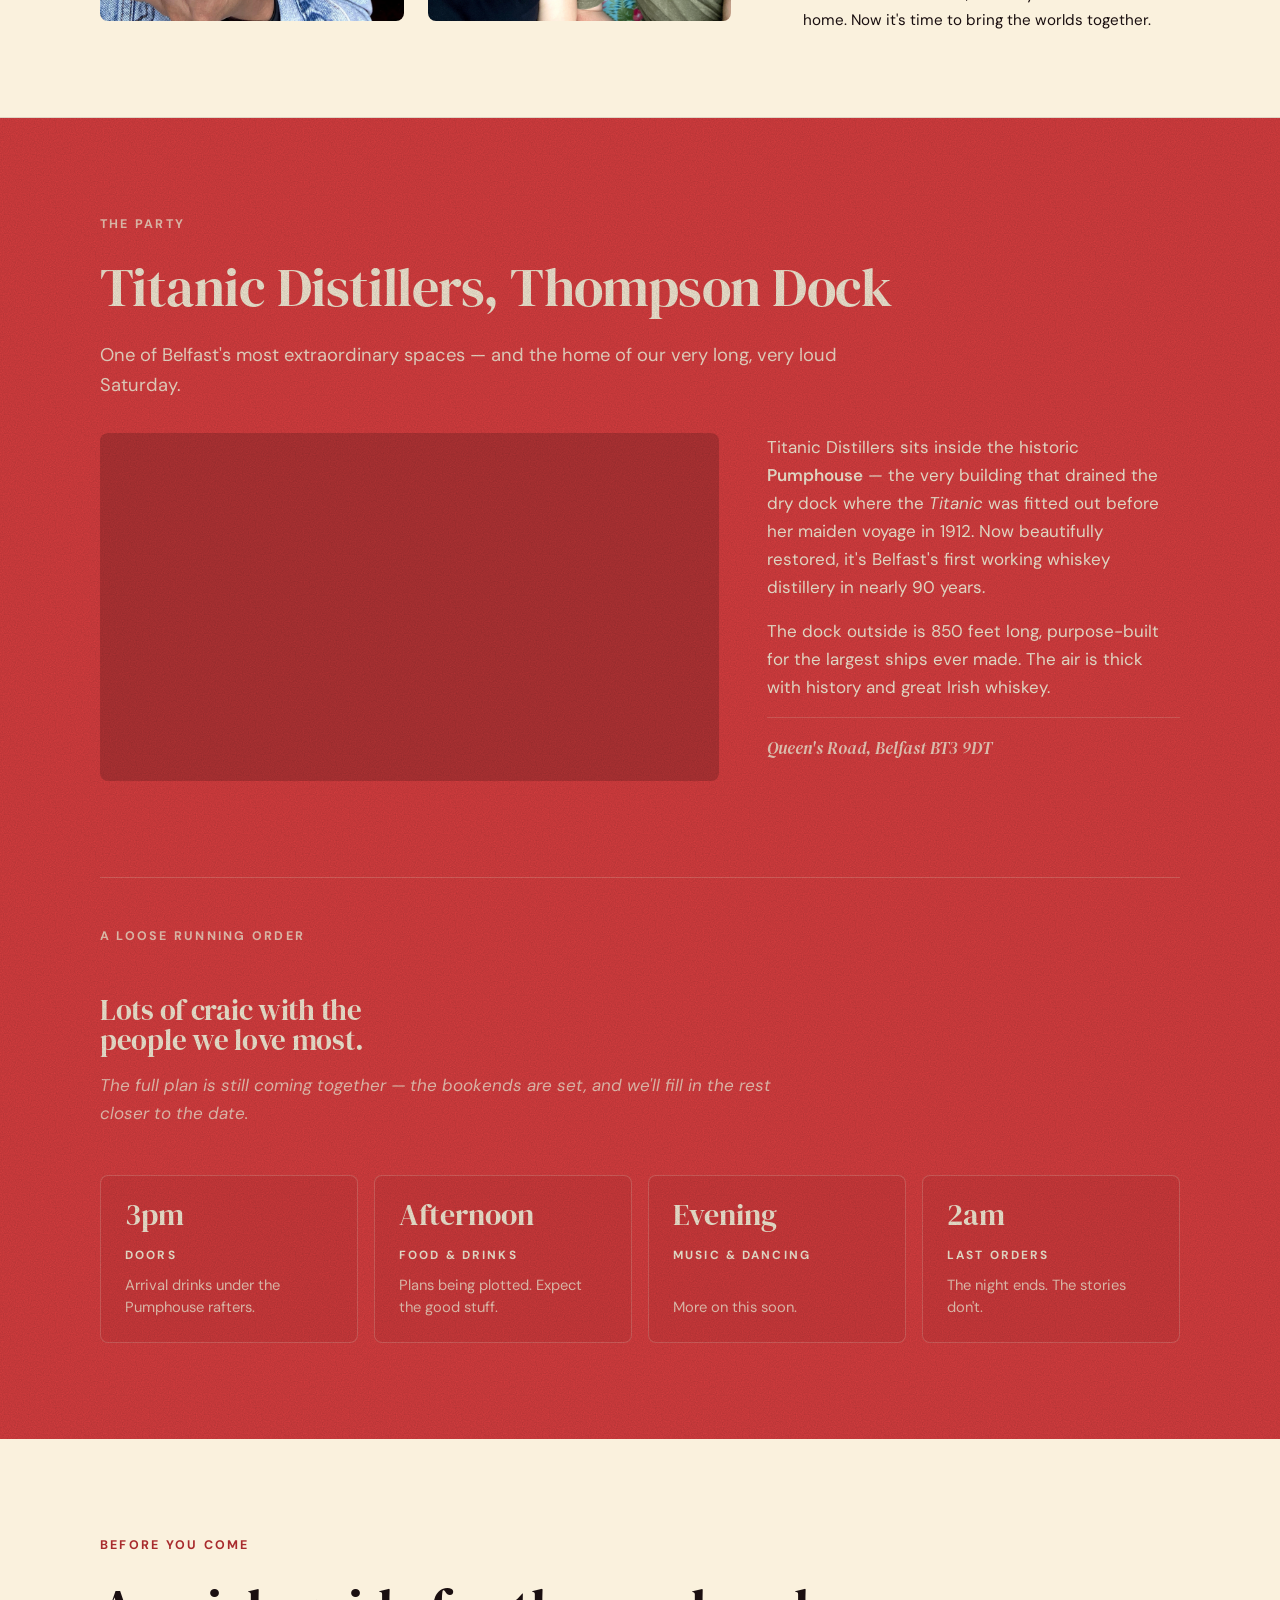
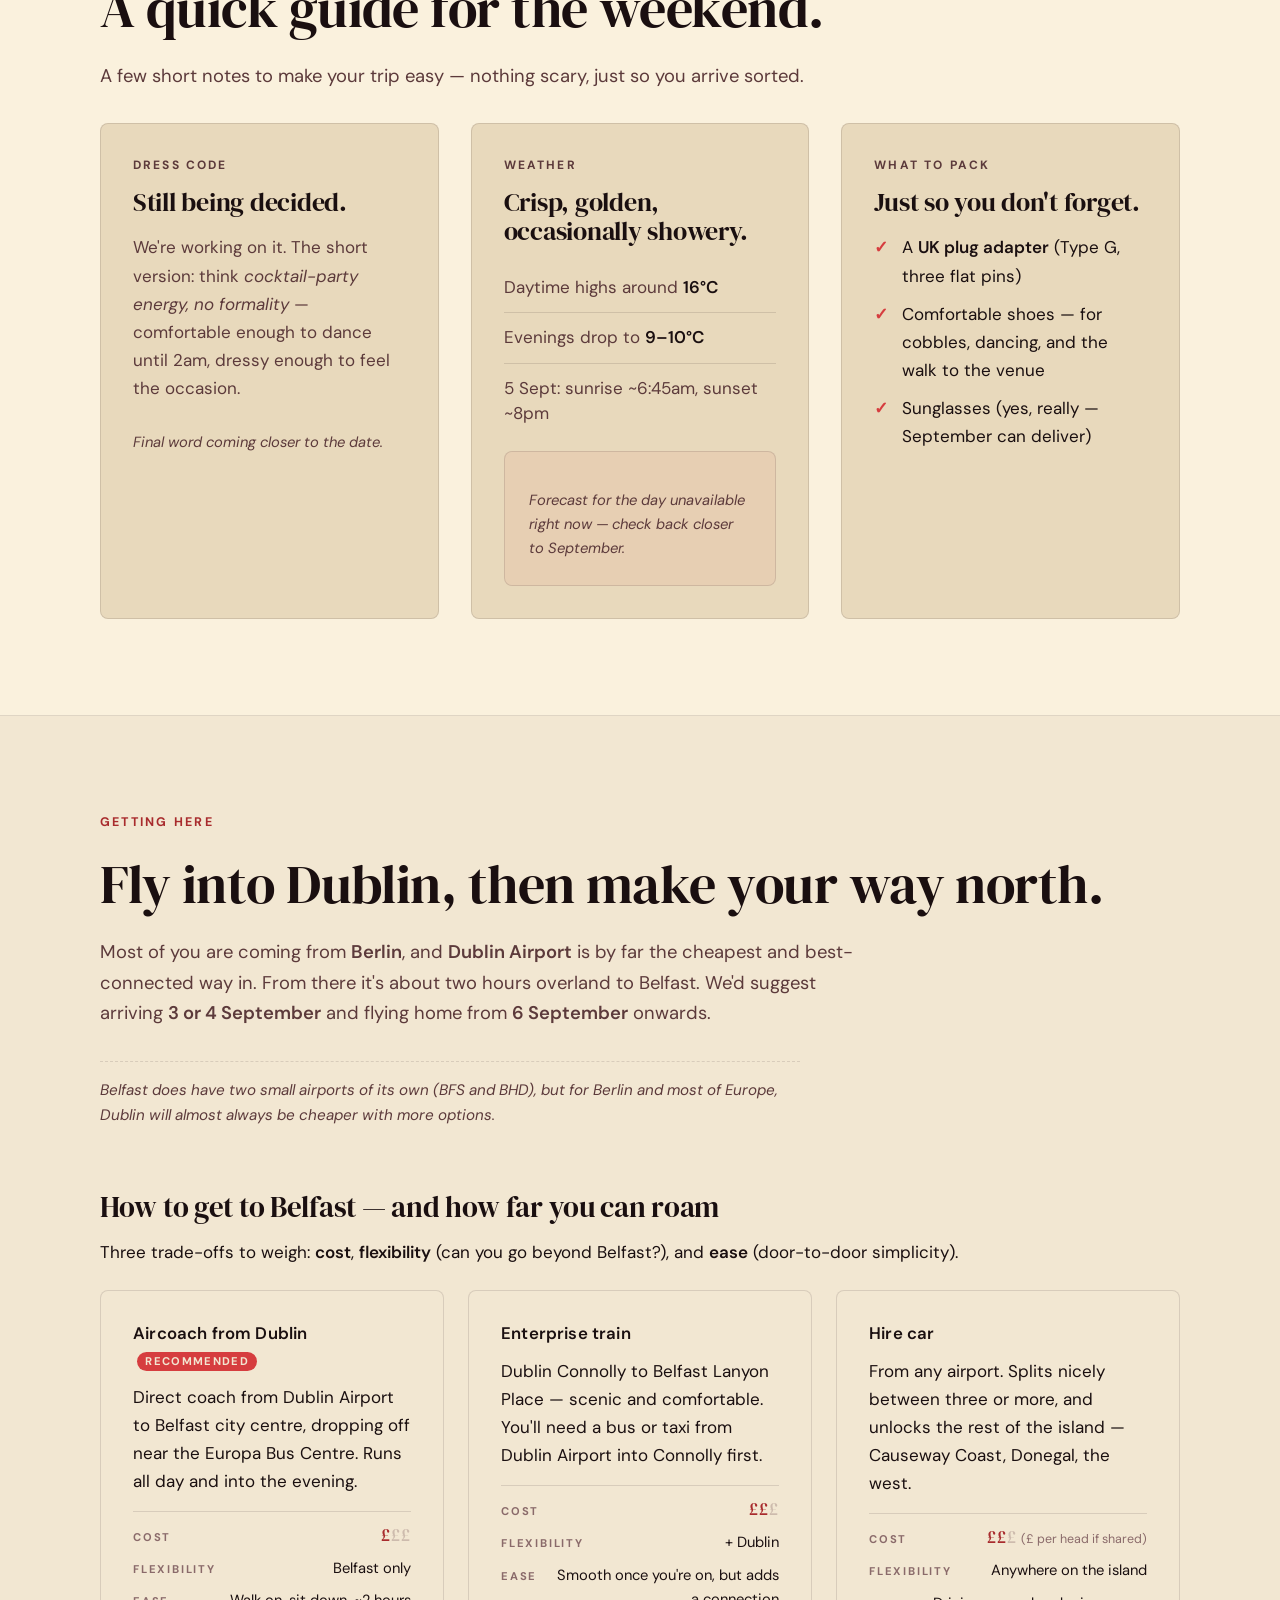
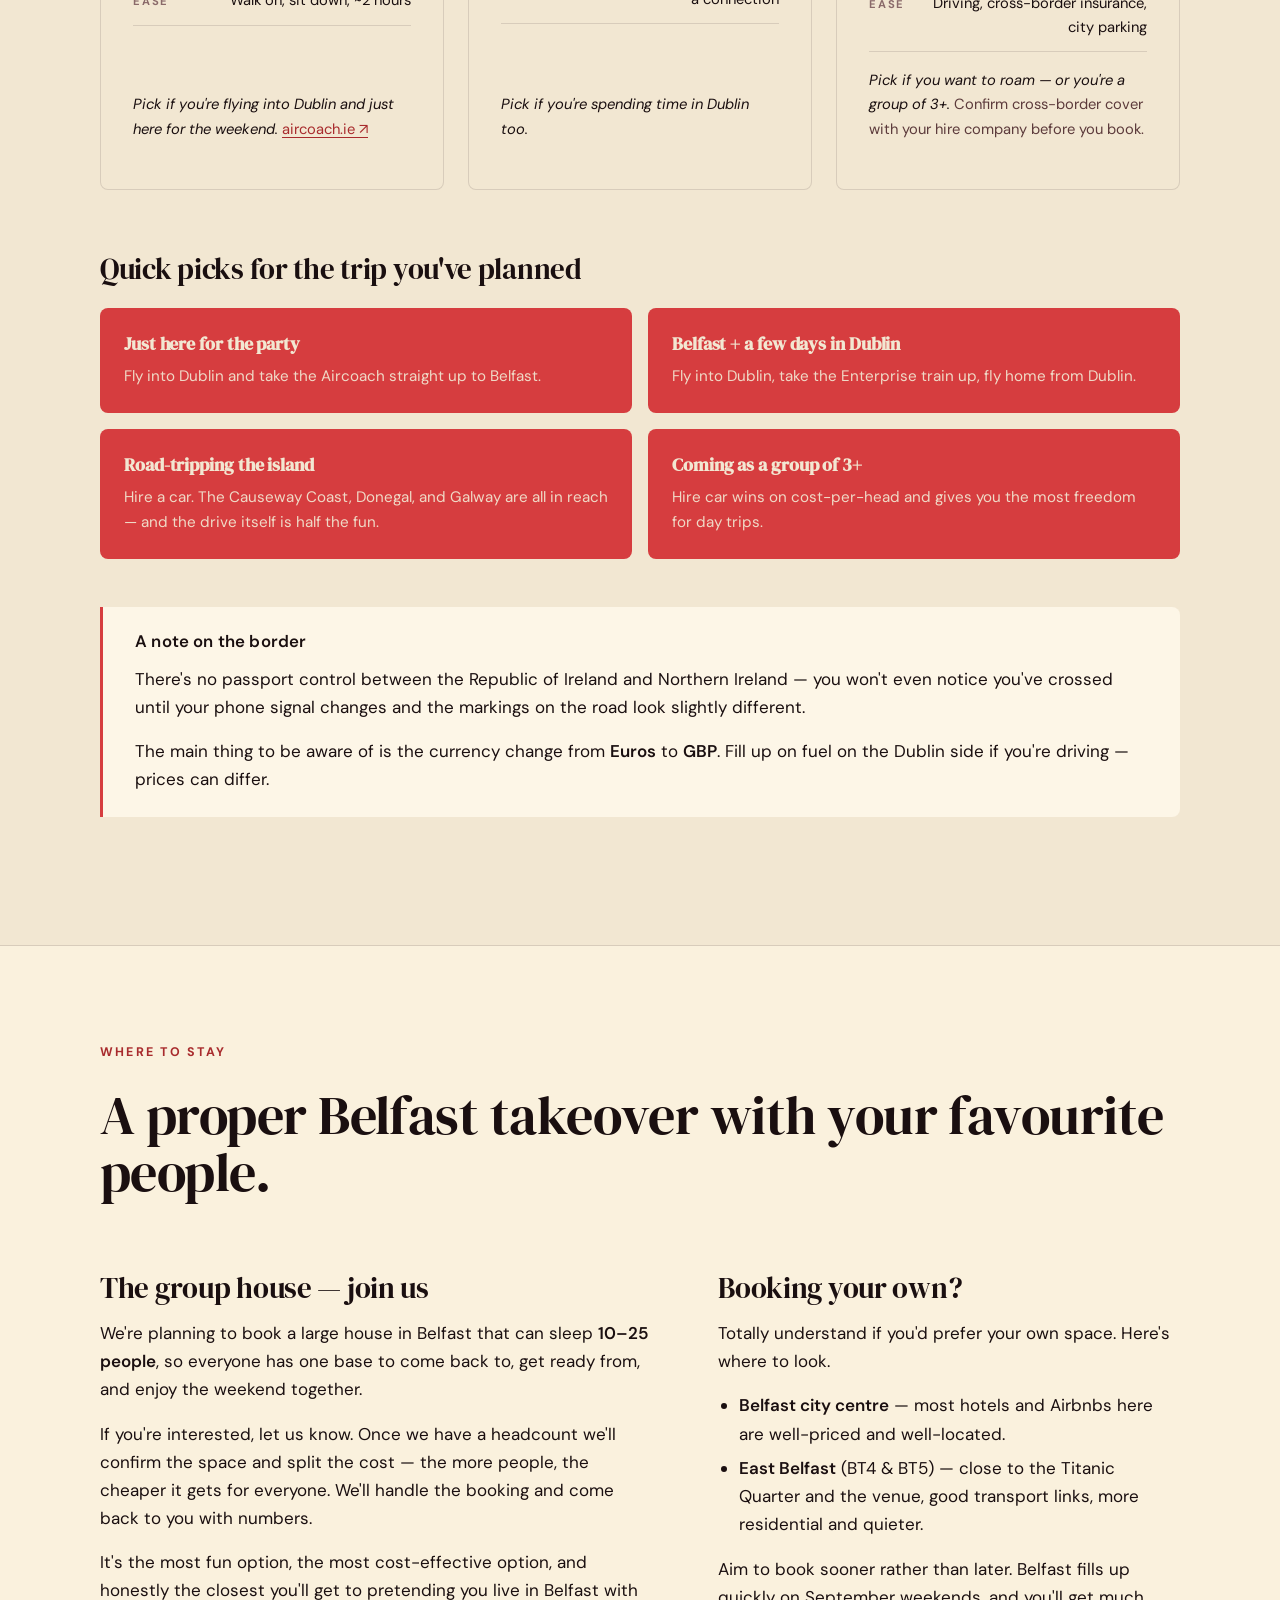
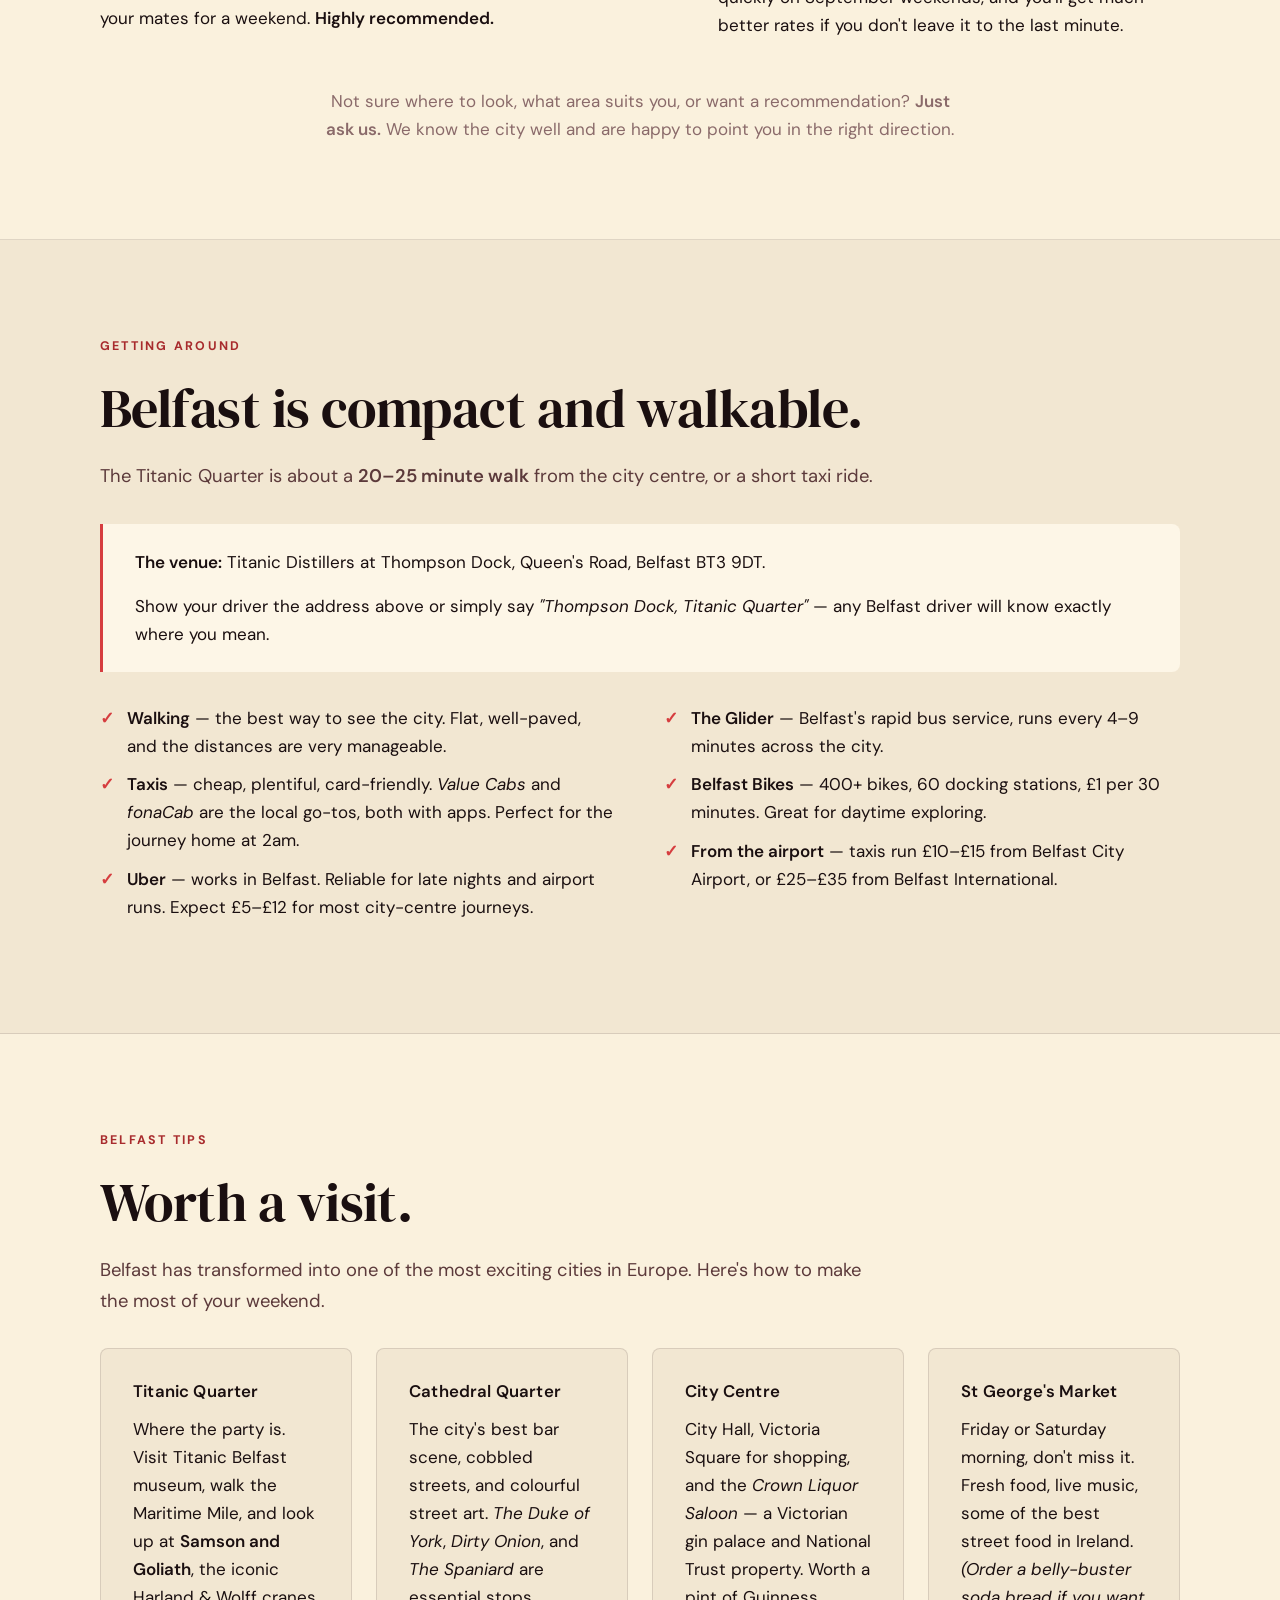
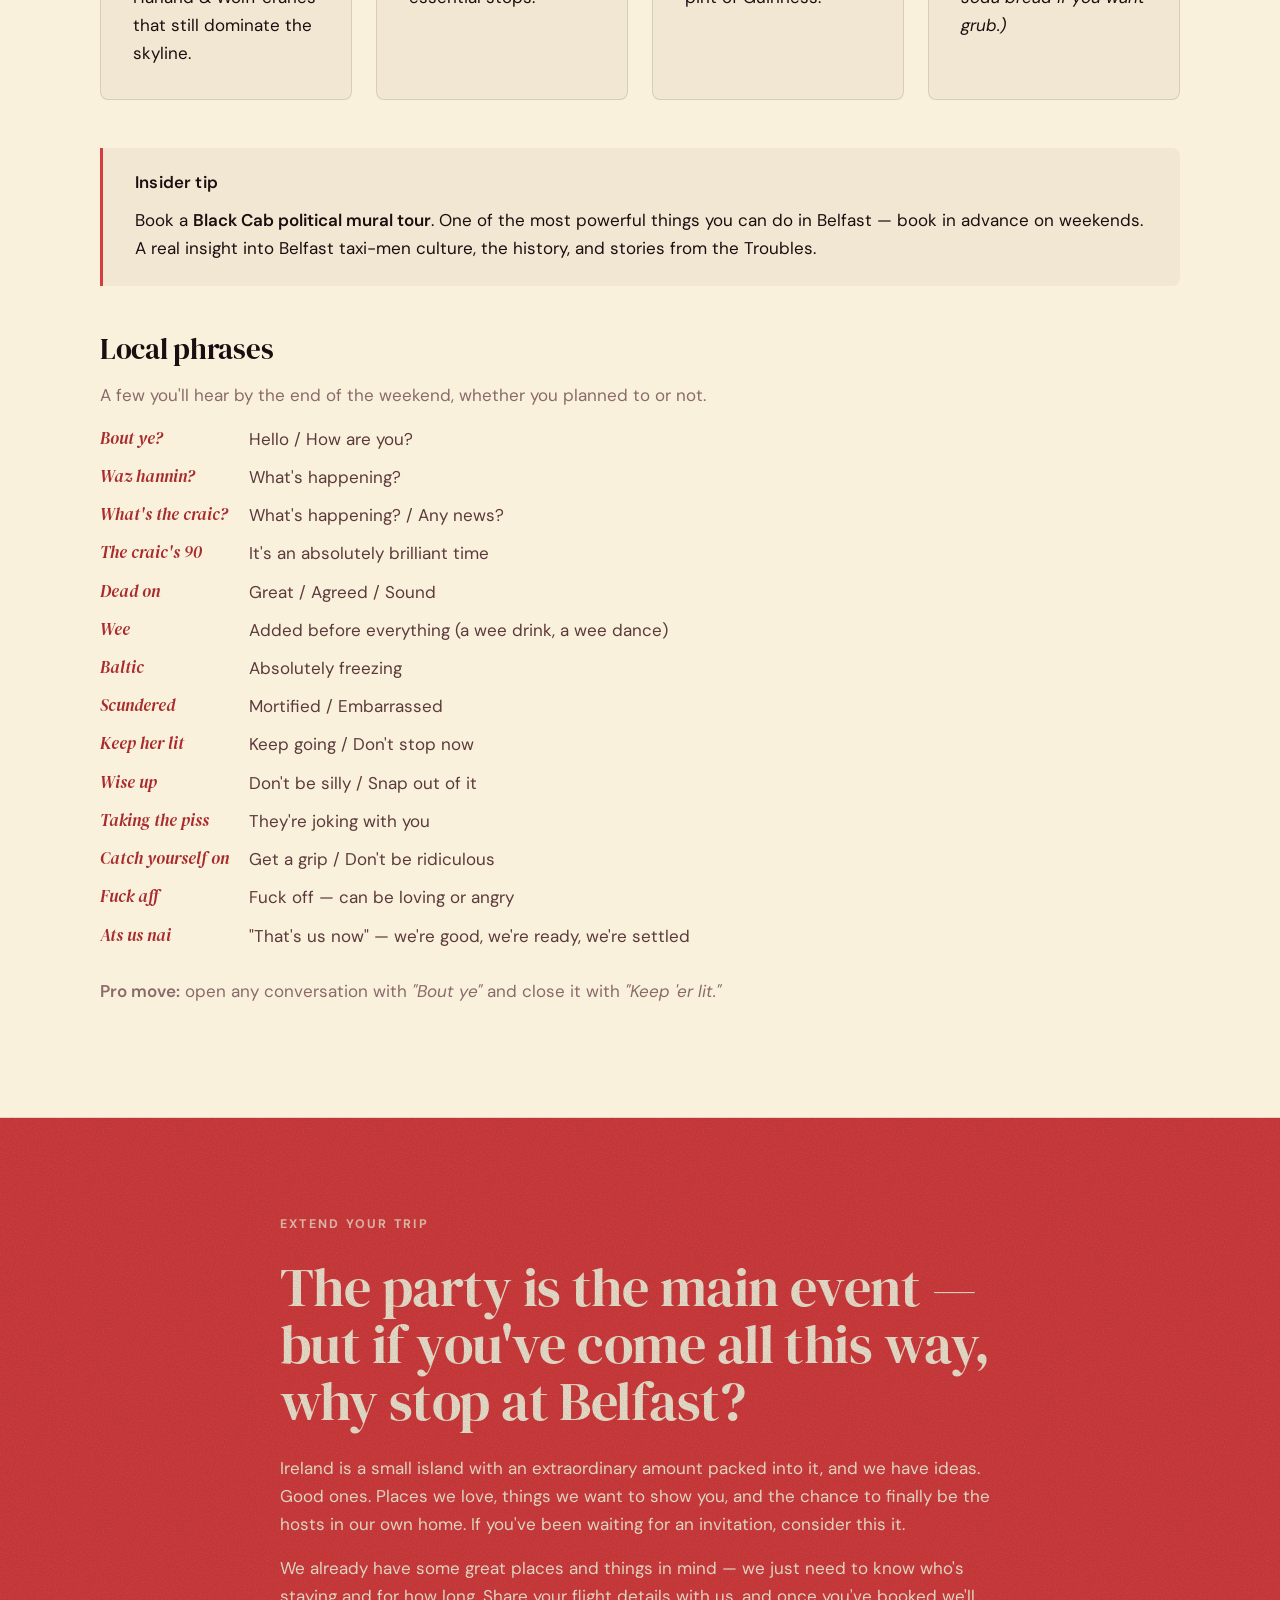
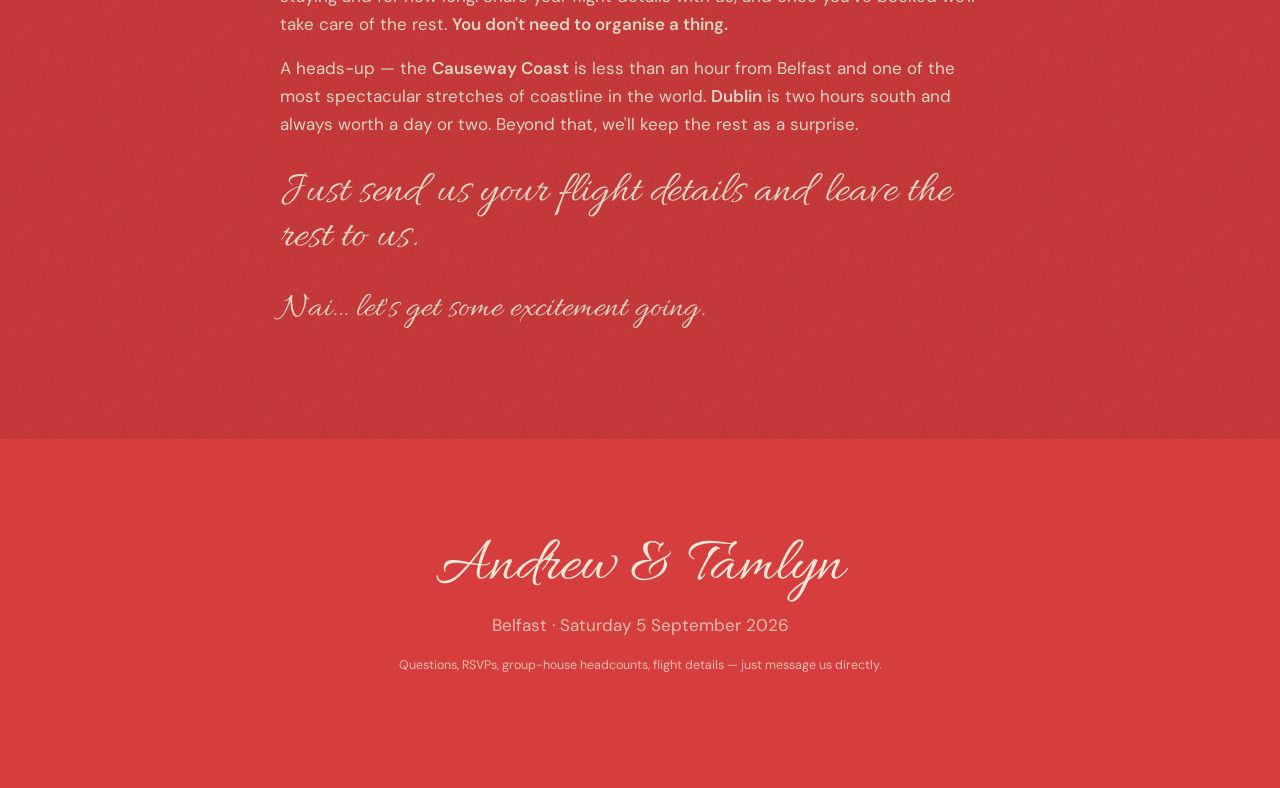
==== commit d6a5335f: "Before You Come: softer tone, fewer scary lists - New section H2 + lede: "A quick guide for the week" ====
--- a/index.html
+++ b/index.html
@@ -153,8 +153,8 @@
   <section class="band">
     <div class="container">
       <p class="eyebrow">Before you come</p>
-      <h2>The practicals — what to pack, wear, and expect.</h2>
-      <p class="lede">Most of you are flying in, and Belfast can surprise you (in good and damp ways). Here's everything we think you'll want to know.</p>
+      <h2>A quick guide for the weekend.</h2>
+      <p class="lede">A few short notes to make your trip easy — nothing scary, just so you arrive sorted.</p>
 
       <div class="practicals-grid">
 
@@ -171,7 +171,6 @@
           <ul class="practical-list">
             <li>Daytime highs around <strong>16°C</strong></li>
             <li>Evenings drop to <strong>9–10°C</strong></li>
-            <li>4–6 hours of sunshine on good days</li>
             <li>5 Sept: sunrise ~6:45am, sunset ~8pm</li>
           </ul>
           <div class="weather-live" id="weather-live" aria-live="polite">
@@ -181,28 +180,11 @@
 
         <article class="practical-card">
           <p class="practical-eyebrow">What to pack</p>
-          <h3>Especially if you're flying in.</h3>
+          <h3>Just so you don't forget.</h3>
           <ul class="checklist">
             <li>A <strong>UK plug adapter</strong> (Type G, three flat pins)</li>
-            <li>Some <strong>pounds sterling</strong> — Northern Ireland uses GBP, not euros</li>
-            <li>A <strong>waterproof layer</strong> and warm jacket for evenings</li>
             <li>Comfortable shoes — for cobbles, dancing, and the walk to the venue</li>
-            <li>Phone charger and a battery pack</li>
             <li>Sunglasses (yes, really — September can deliver)</li>
-            <li>Travel insurance documents</li>
-          </ul>
-        </article>
-
-        <article class="practical-card">
-          <p class="practical-eyebrow">Good to know</p>
-          <h3>Quick facts about the place.</h3>
-          <ul class="practical-list">
-            <li><strong>Currency</strong> — Pounds sterling (£), not euros. Card is king (contactless, Apple/Google Pay).</li>
-            <li><strong>Plugs</strong> — UK Type G, 230V. EU plugs need an adapter.</li>
-            <li><strong>Time zone</strong> — BST (GMT+1) in September.</li>
-            <li><strong>Driving</strong> — Left-hand side. Most of you won't need to.</li>
-            <li><strong>Tipping</strong> — 10% in restaurants is standard. Pubs no, taxis round up.</li>
-            <li><strong>Mobile</strong> — UK and EU plans usually roam fine. Check with your provider.</li>
           </ul>
         </article>
 
@@ -476,7 +458,7 @@
         <p class="weather-day-eyebrow">The day itself · early-September average</p>
         <p class="weather-day-date">Saturday 5 September 2026</p>
         <p class="weather-day-temp">${avgMax}° / ${avgMin}°C</p>
-        <p class="weather-day-rain">${rainPct}% of those days had rain</p>
+        <p class="weather-day-rain">${rainPct}% had a passing shower</p>
         <p class="weather-day-source">Based on the last ${sampleYears} Septembers in Belfast. Live forecast appears here ${FORECAST_HORIZON_DAYS} days before the event.</p>
       `;
     };
--- a/styles.css
+++ b/styles.css
@@ -656,9 +656,9 @@
   grid-template-columns: 1fr;
   gap: var(--s-5);
 }
-@media (min-width: 760px) {
+@media (min-width: 900px) {
   .practicals-grid {
-    grid-template-columns: 1fr 1fr;
+    grid-template-columns: repeat(3, 1fr);
     gap: var(--s-6);
   }
 }
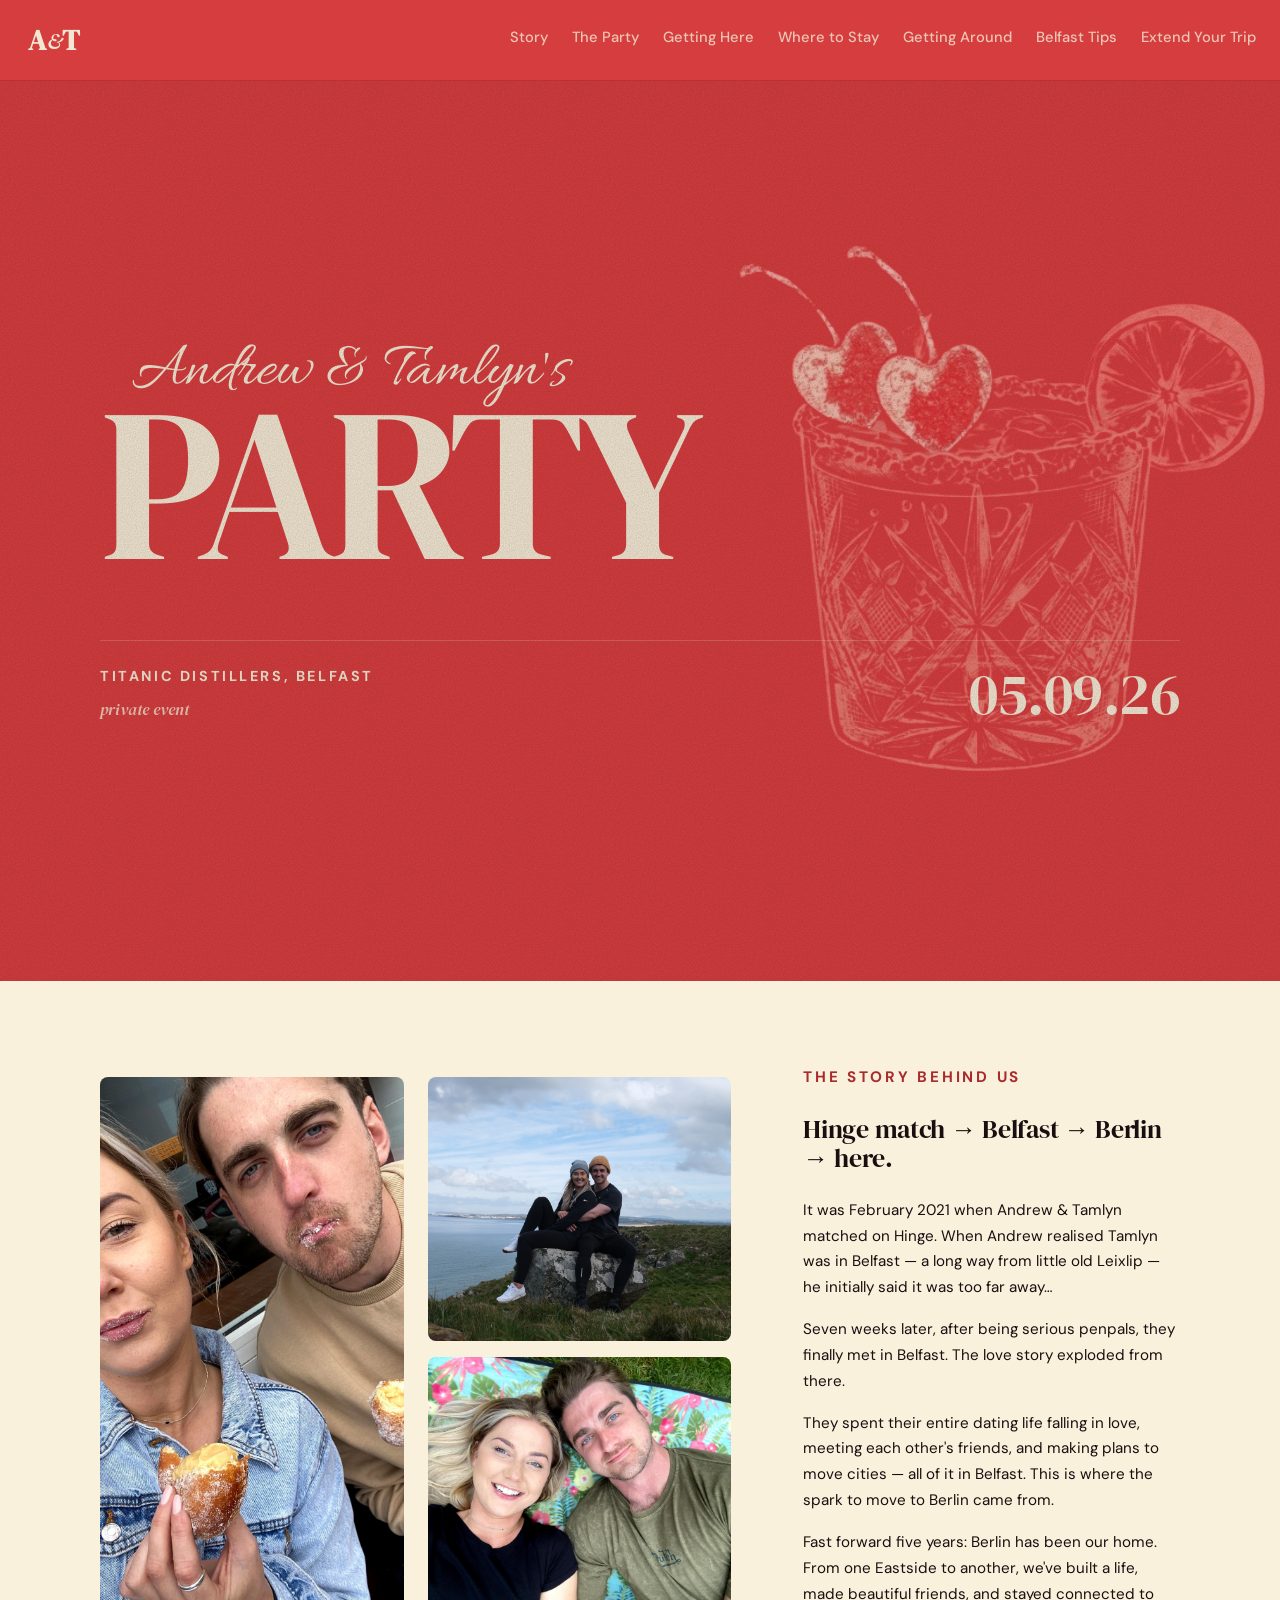
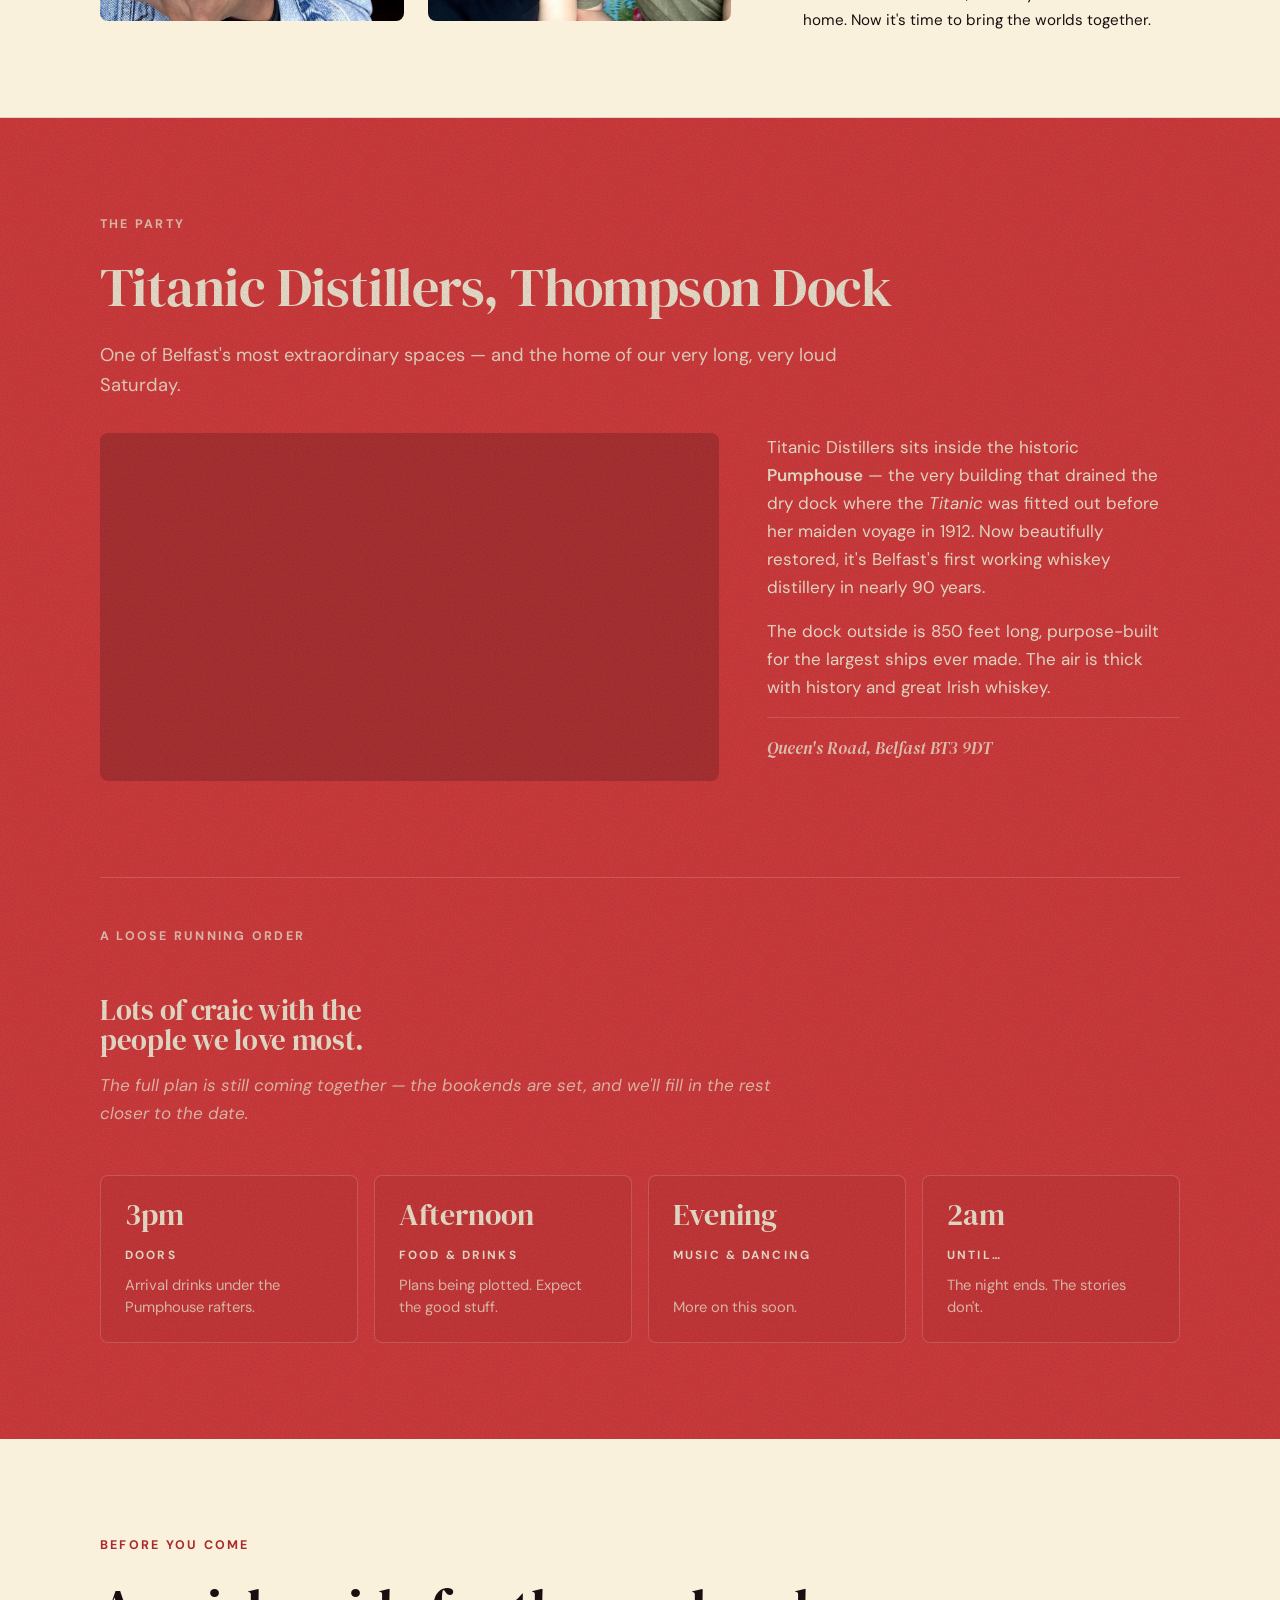
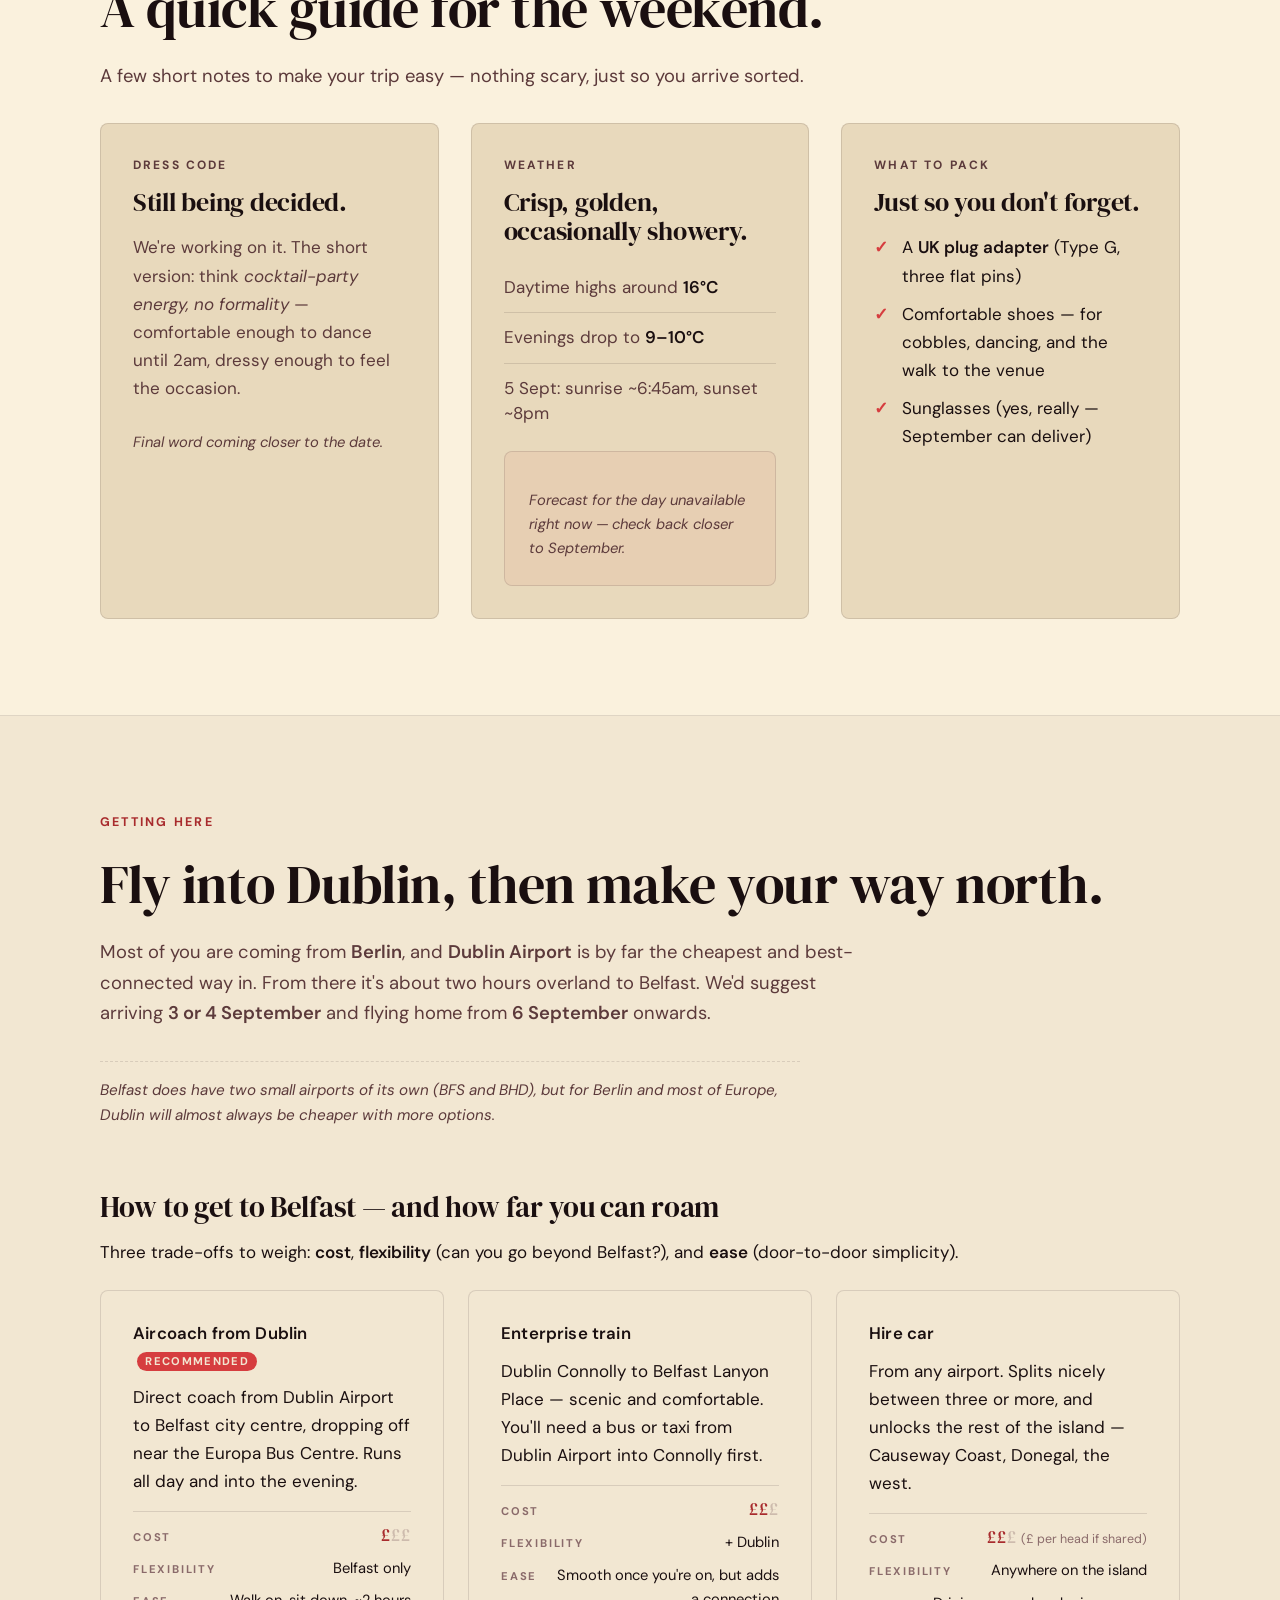
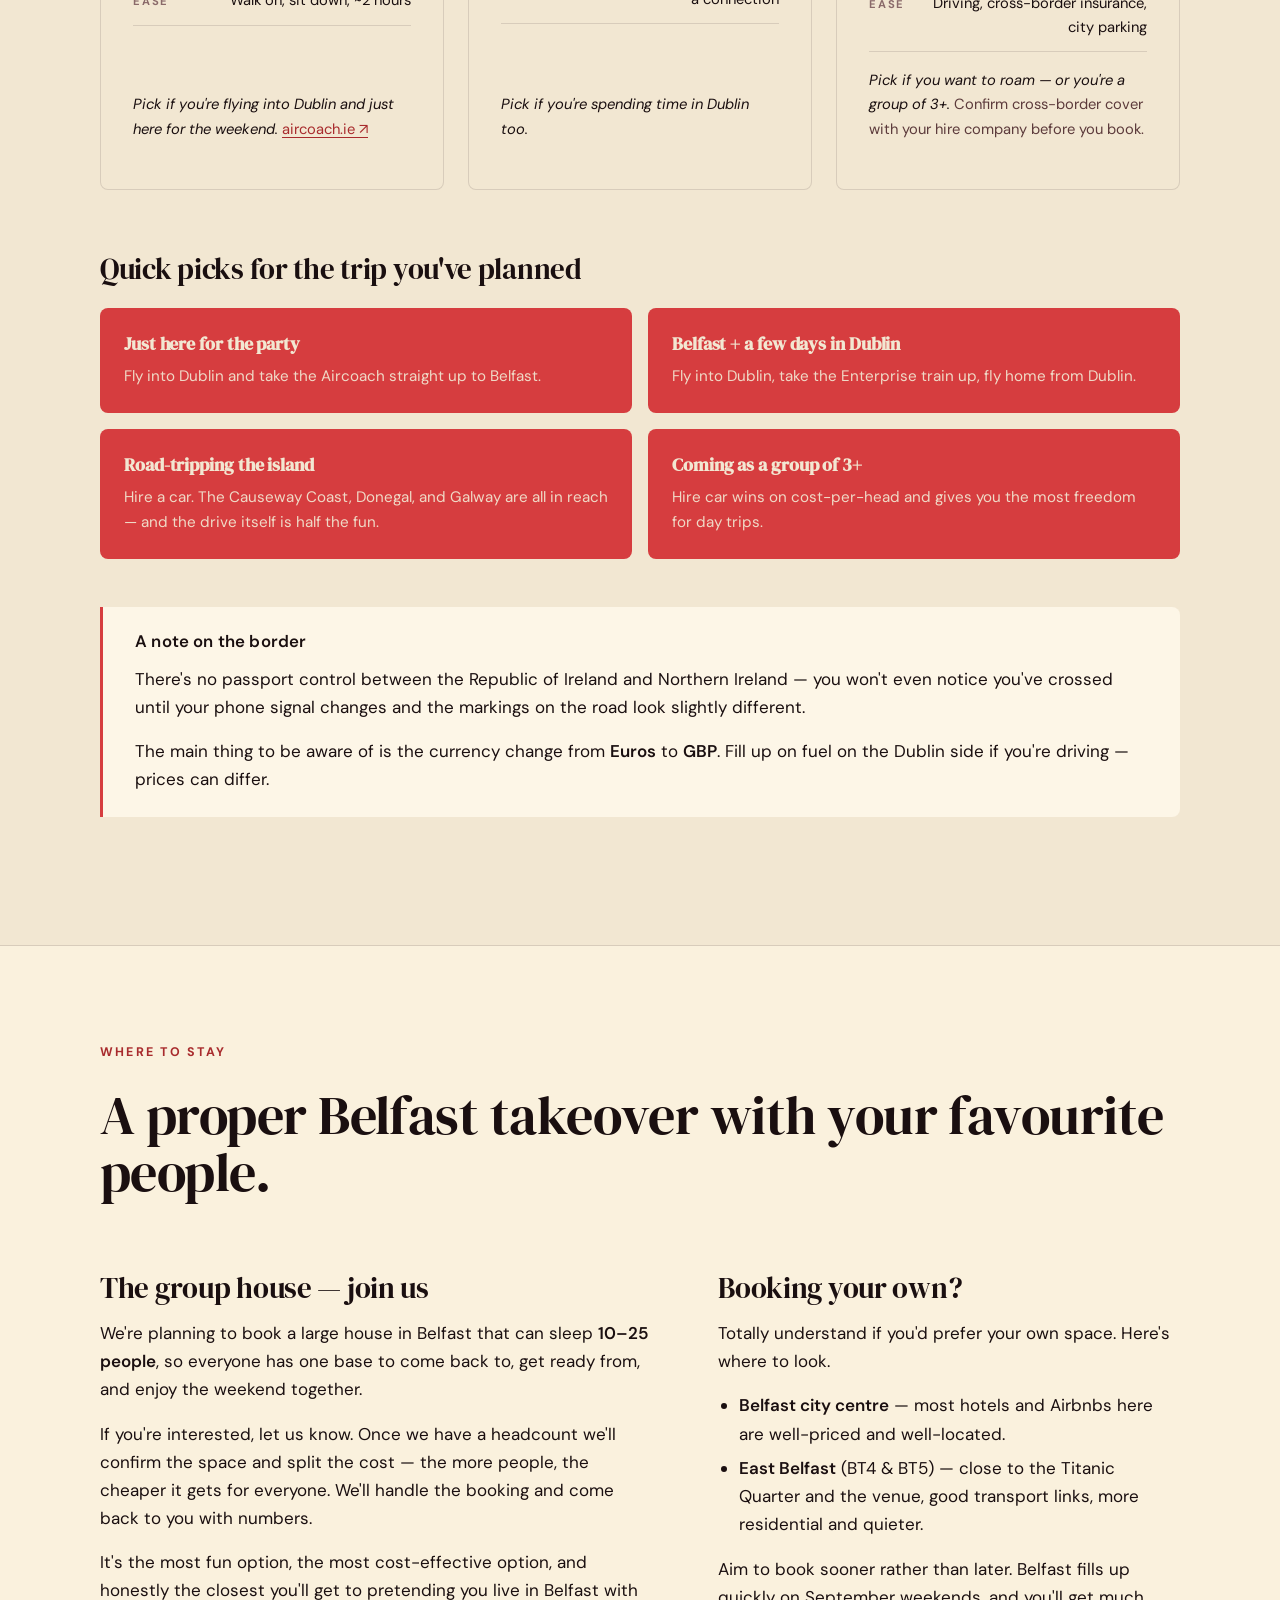
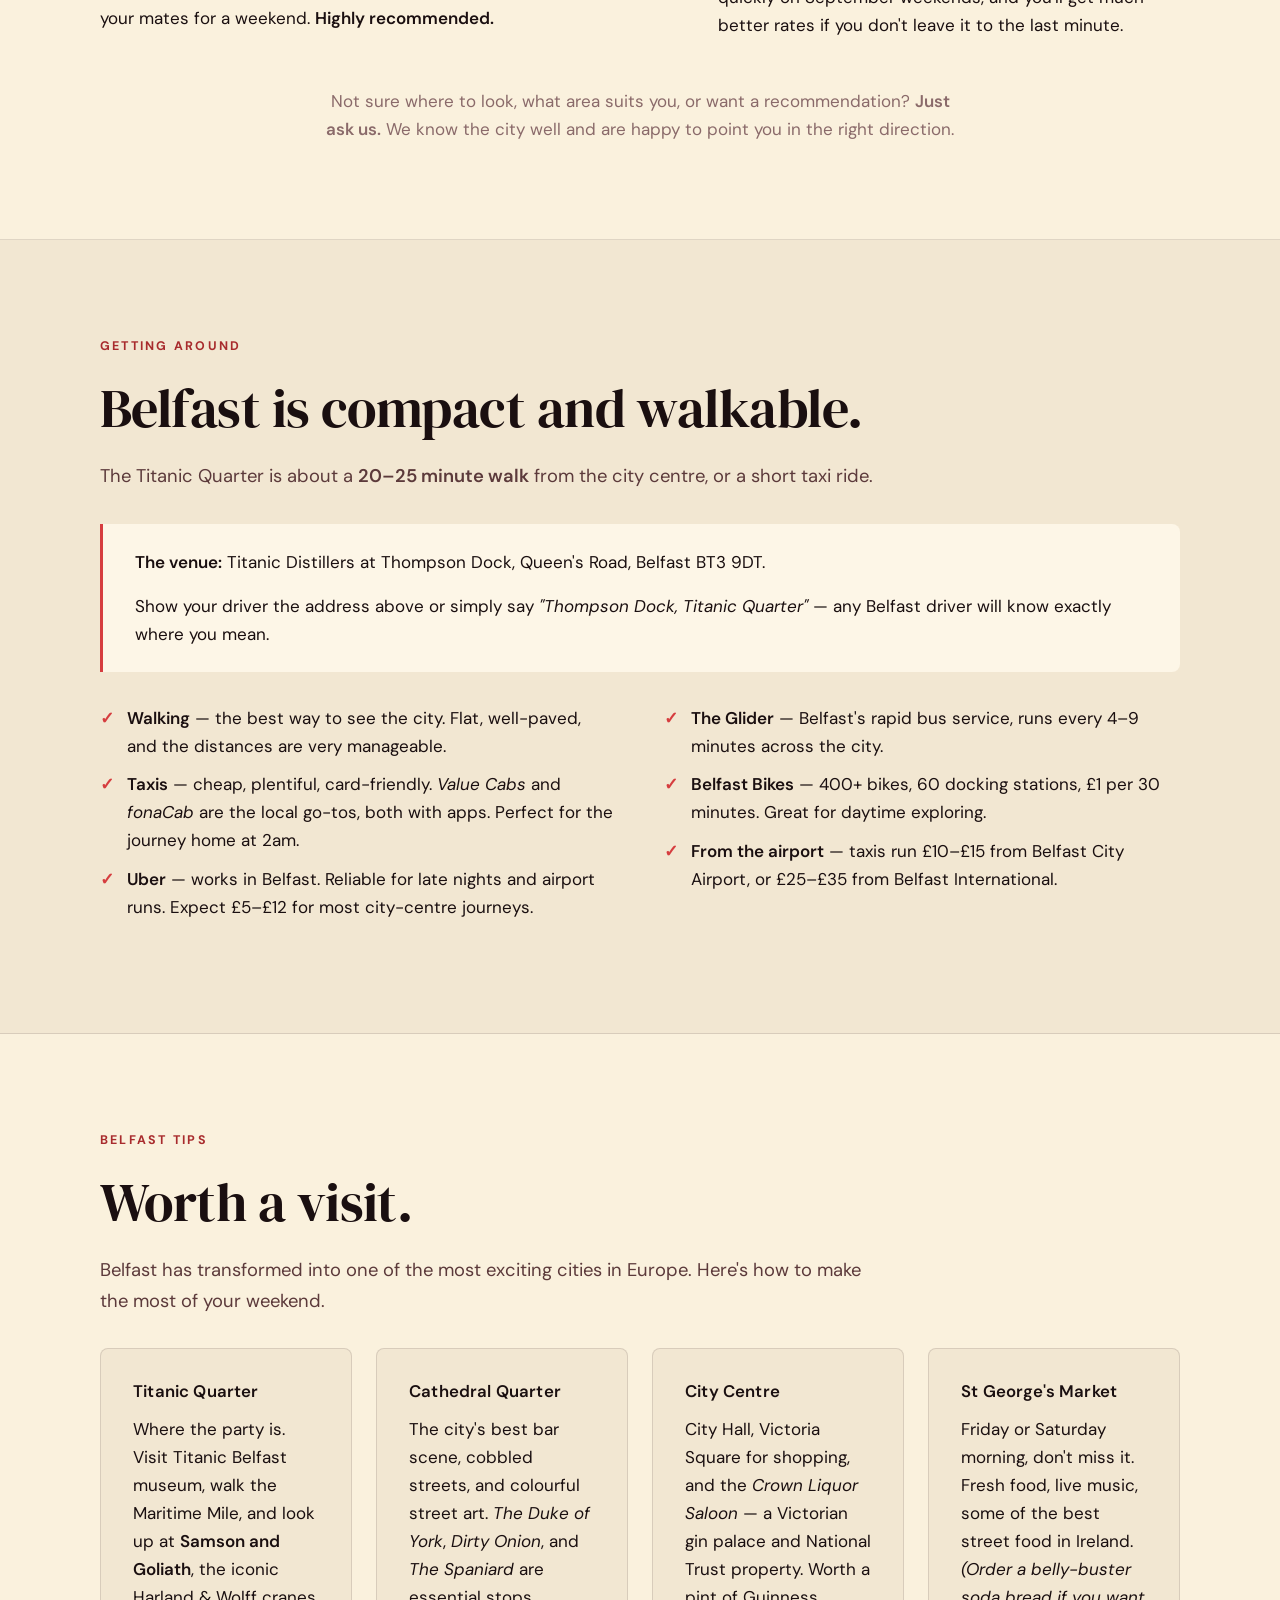
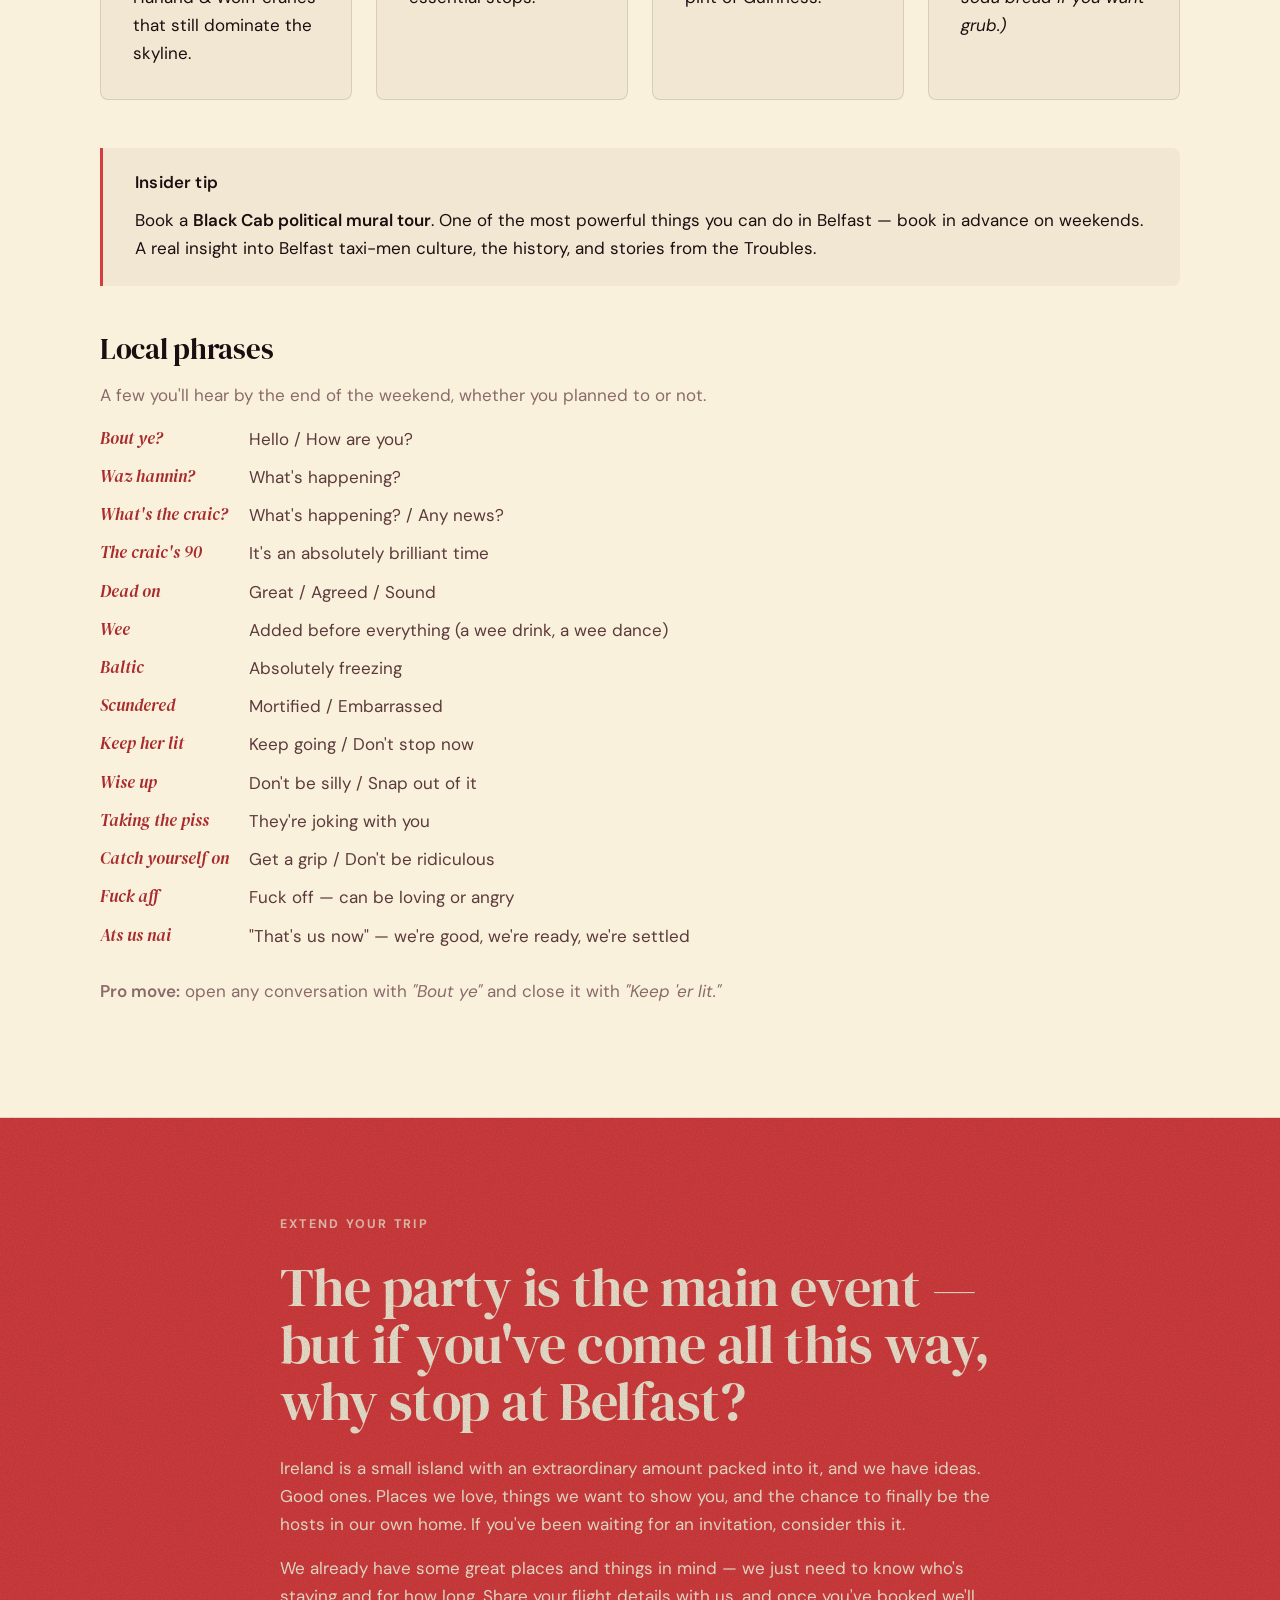
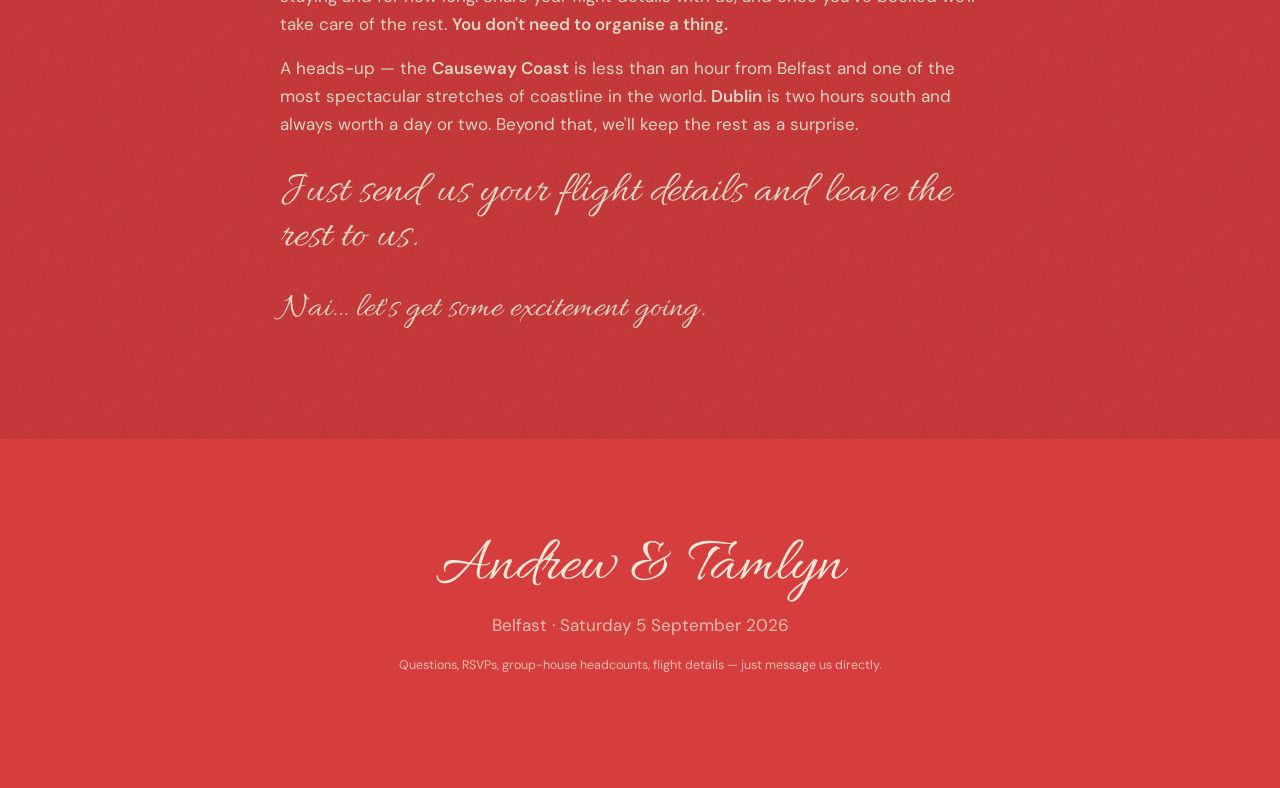
==== commit ea2e41e5: "2am card label: Last orders → Until… https://claude.ai/code/session_01UmyAMu12cxQv4vMrpoqNda" ====
--- a/index.html
+++ b/index.html
@@ -142,7 +142,7 @@
           </li>
           <li>
             <span class="schedule-time">2am</span>
-            <span class="schedule-label">Last orders</span>
+            <span class="schedule-label">Until…</span>
             <span class="schedule-detail">The night ends. The stories don't.</span>
           </li>
         </ol>
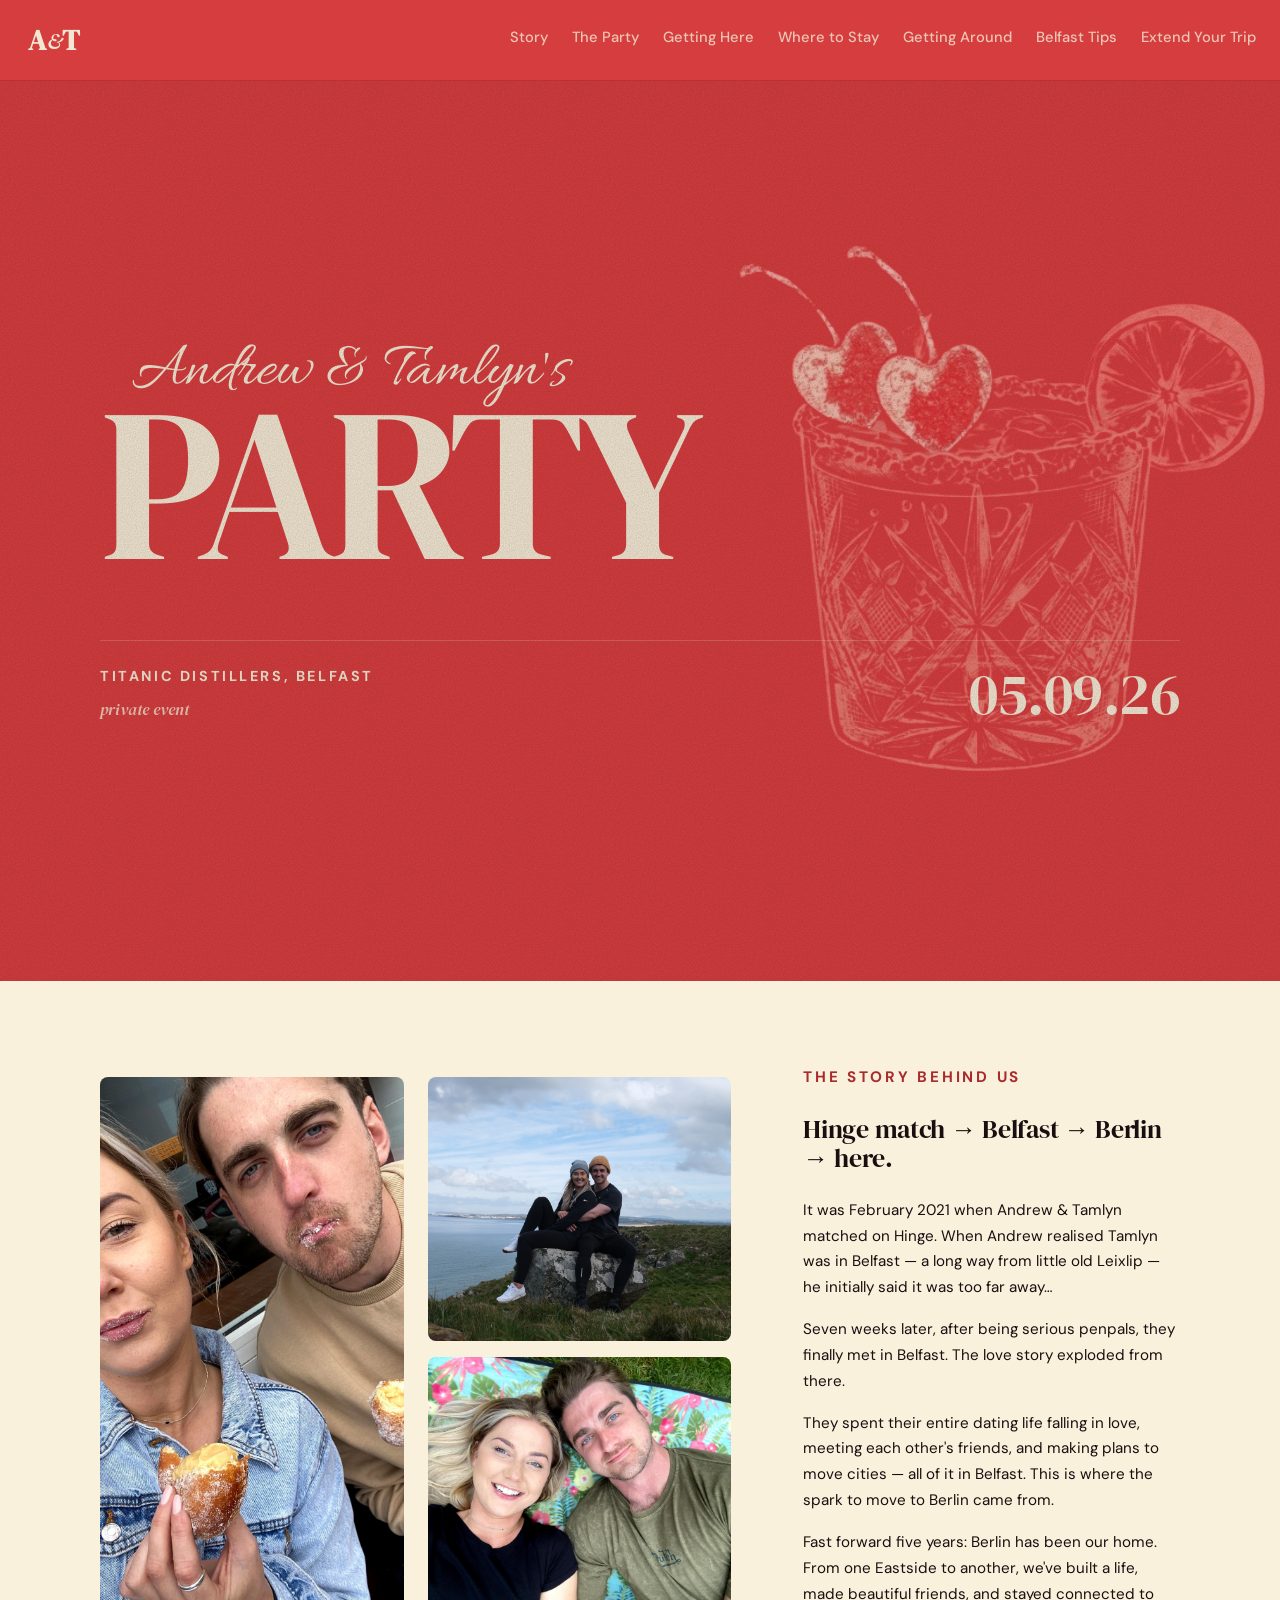
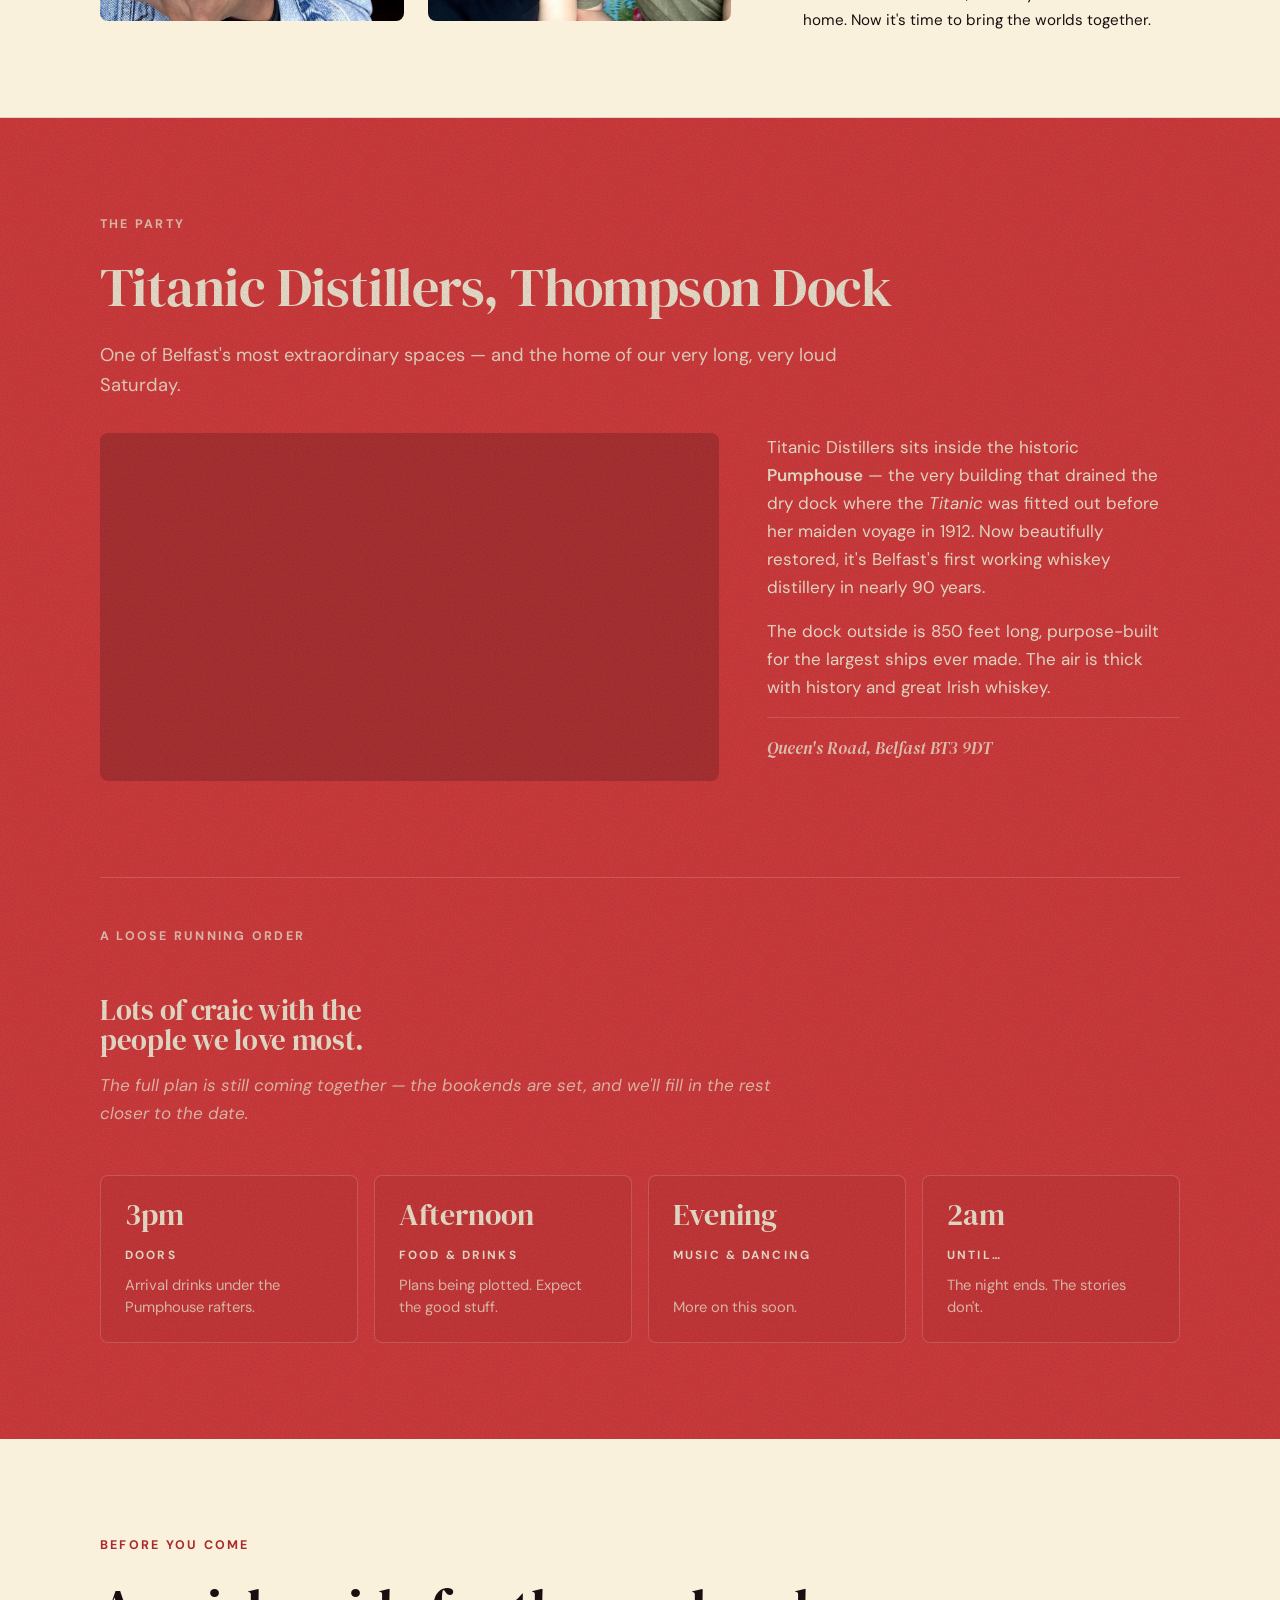
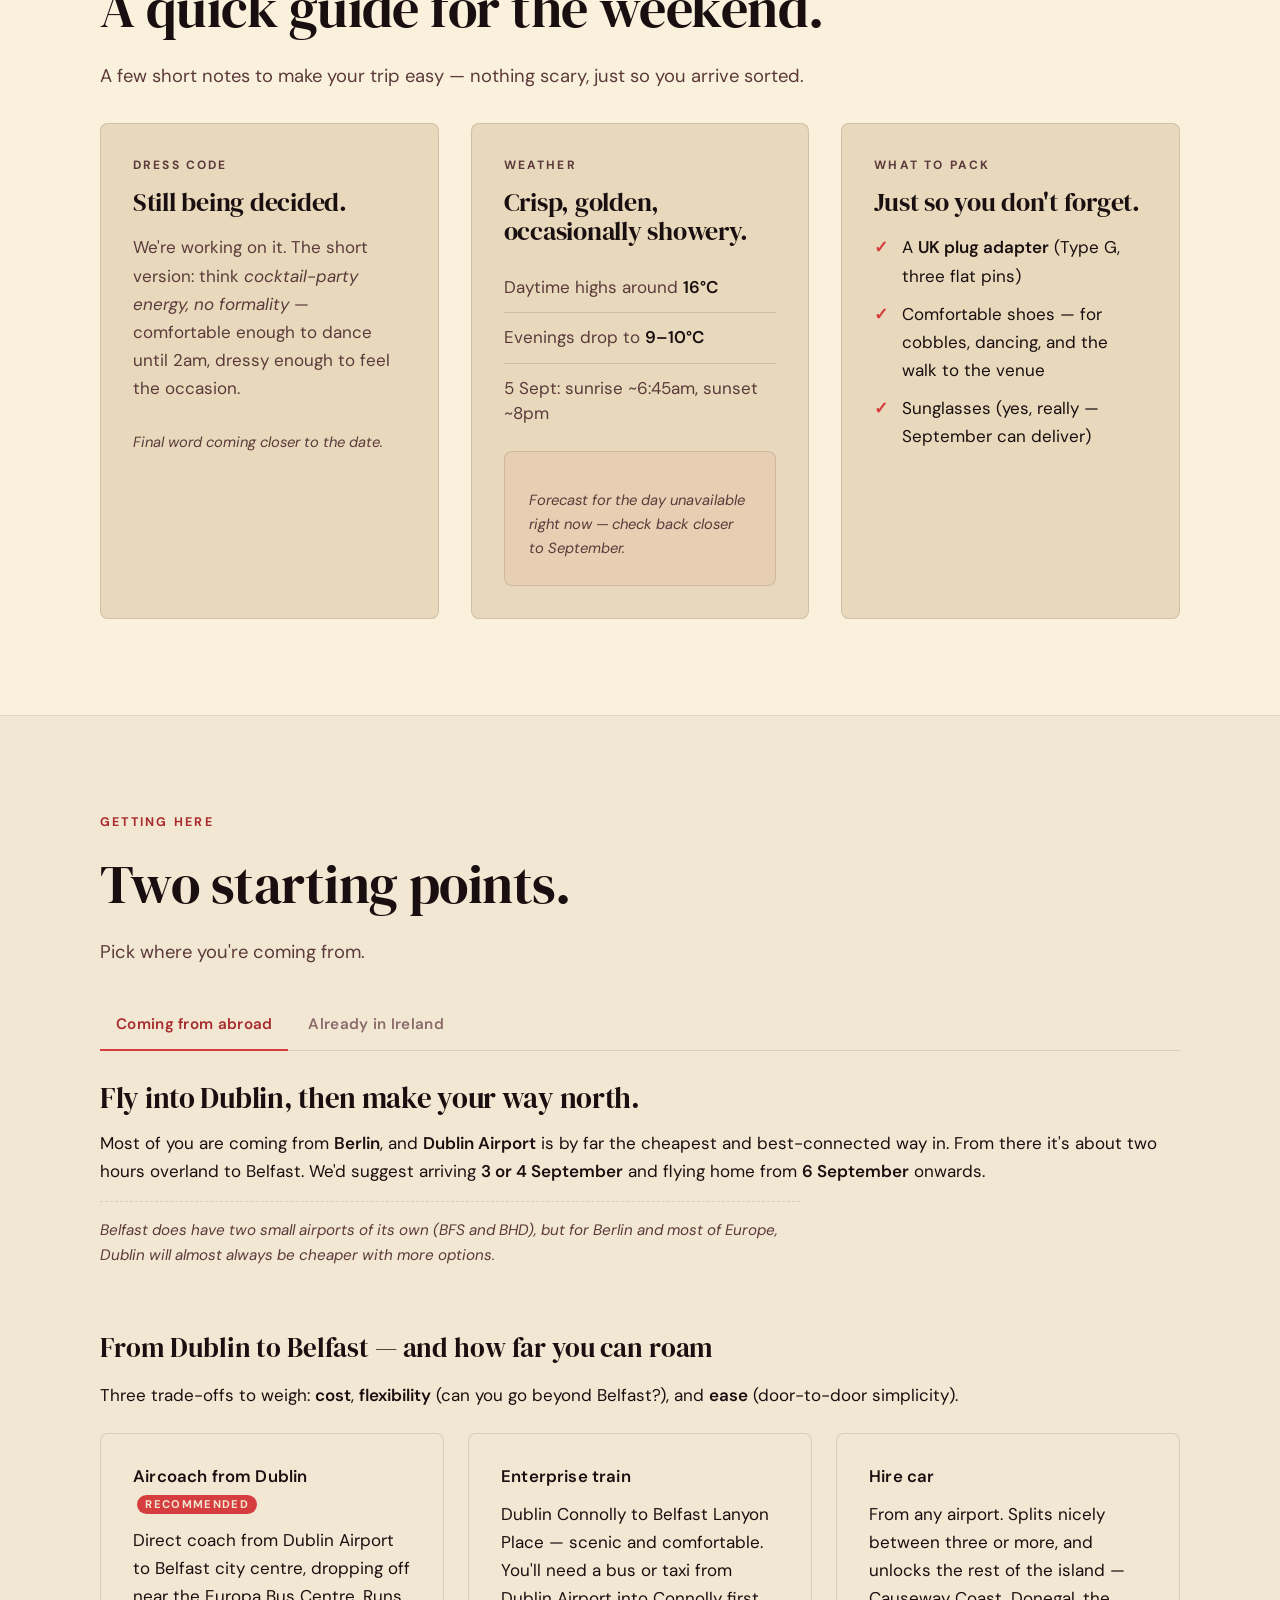
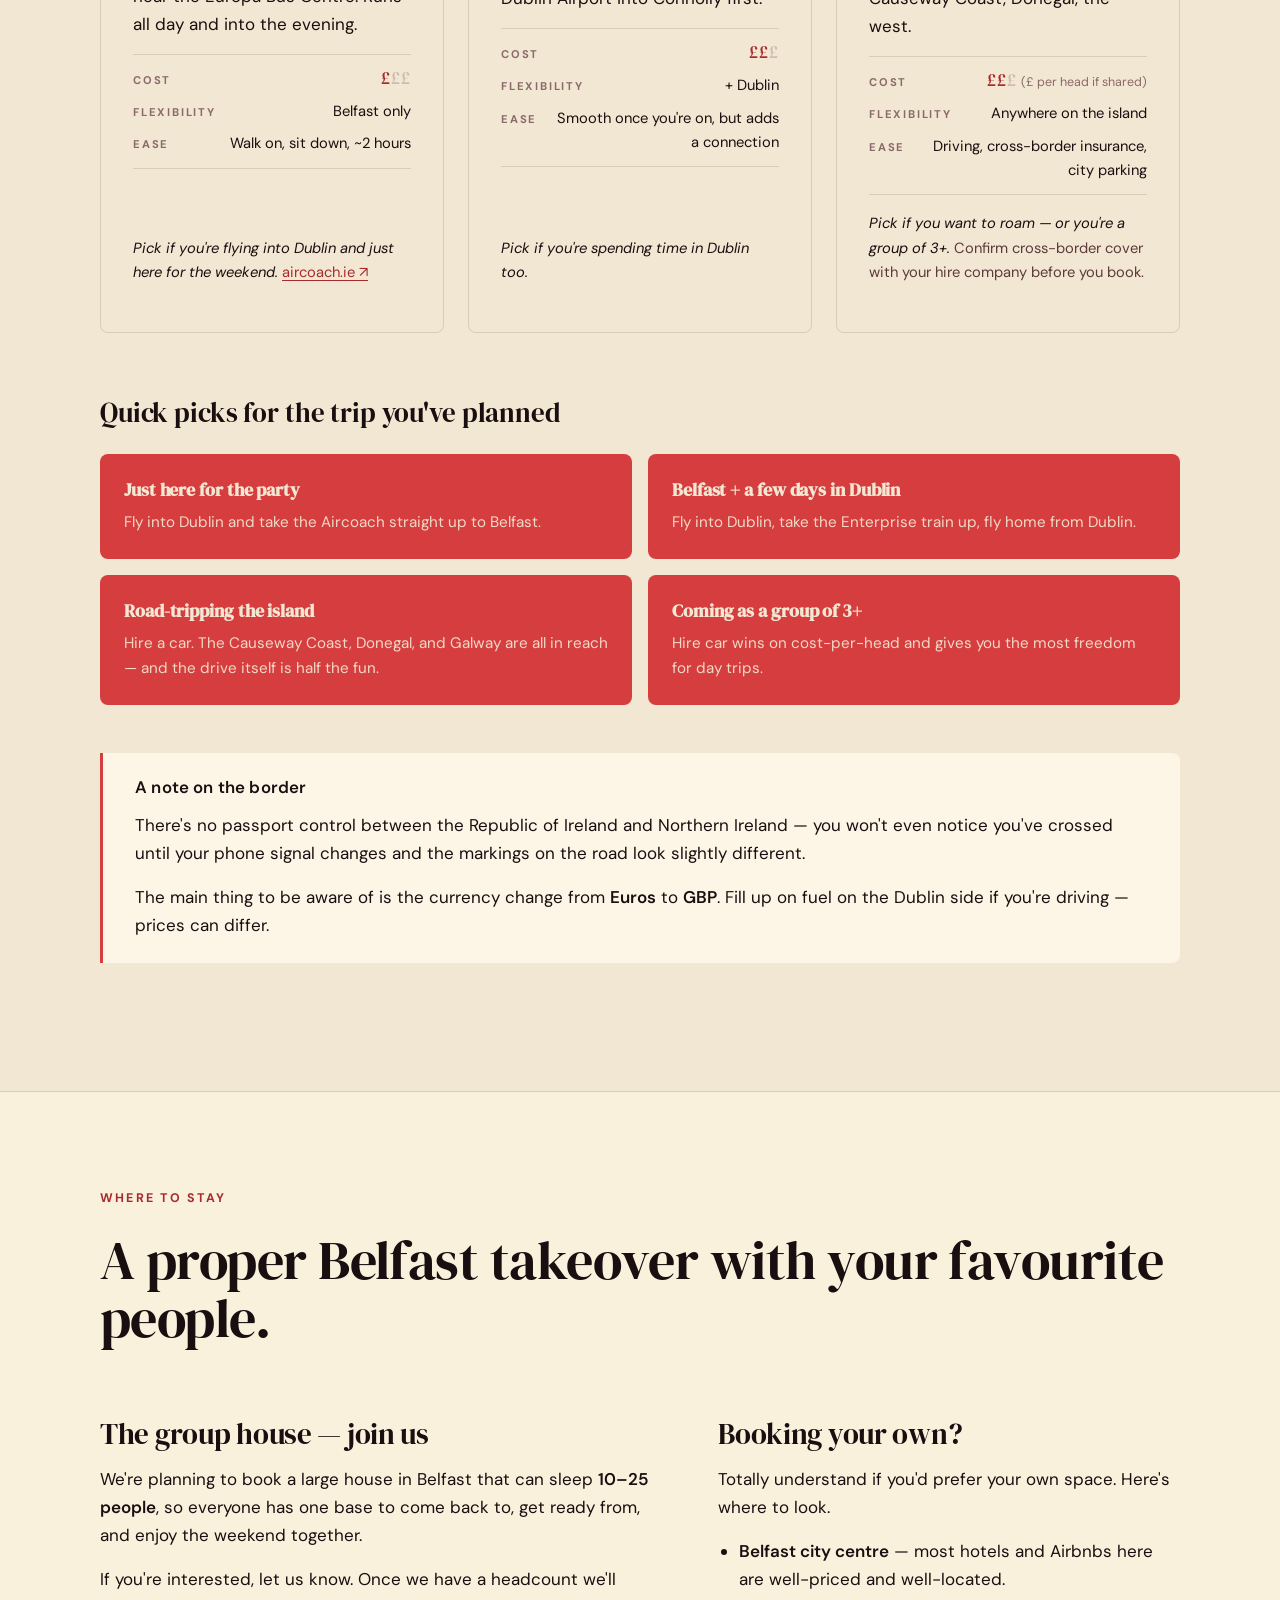
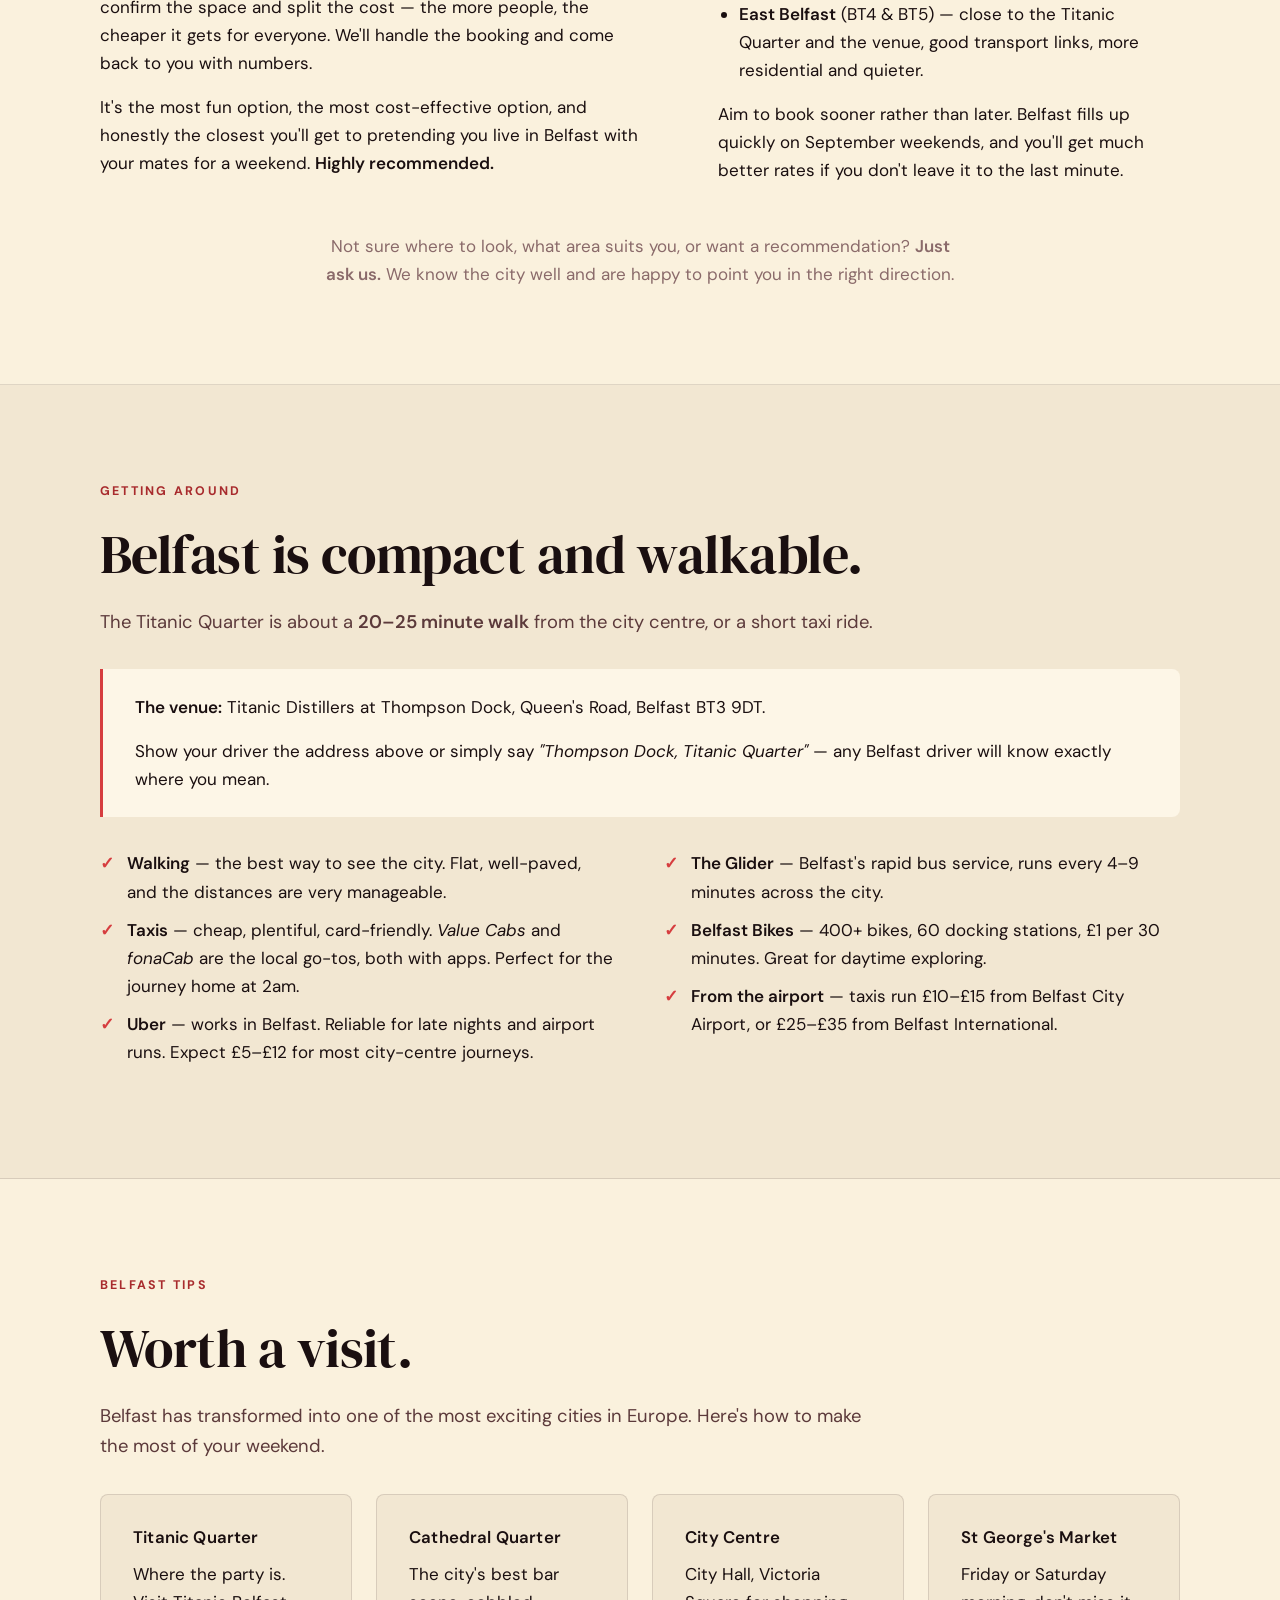
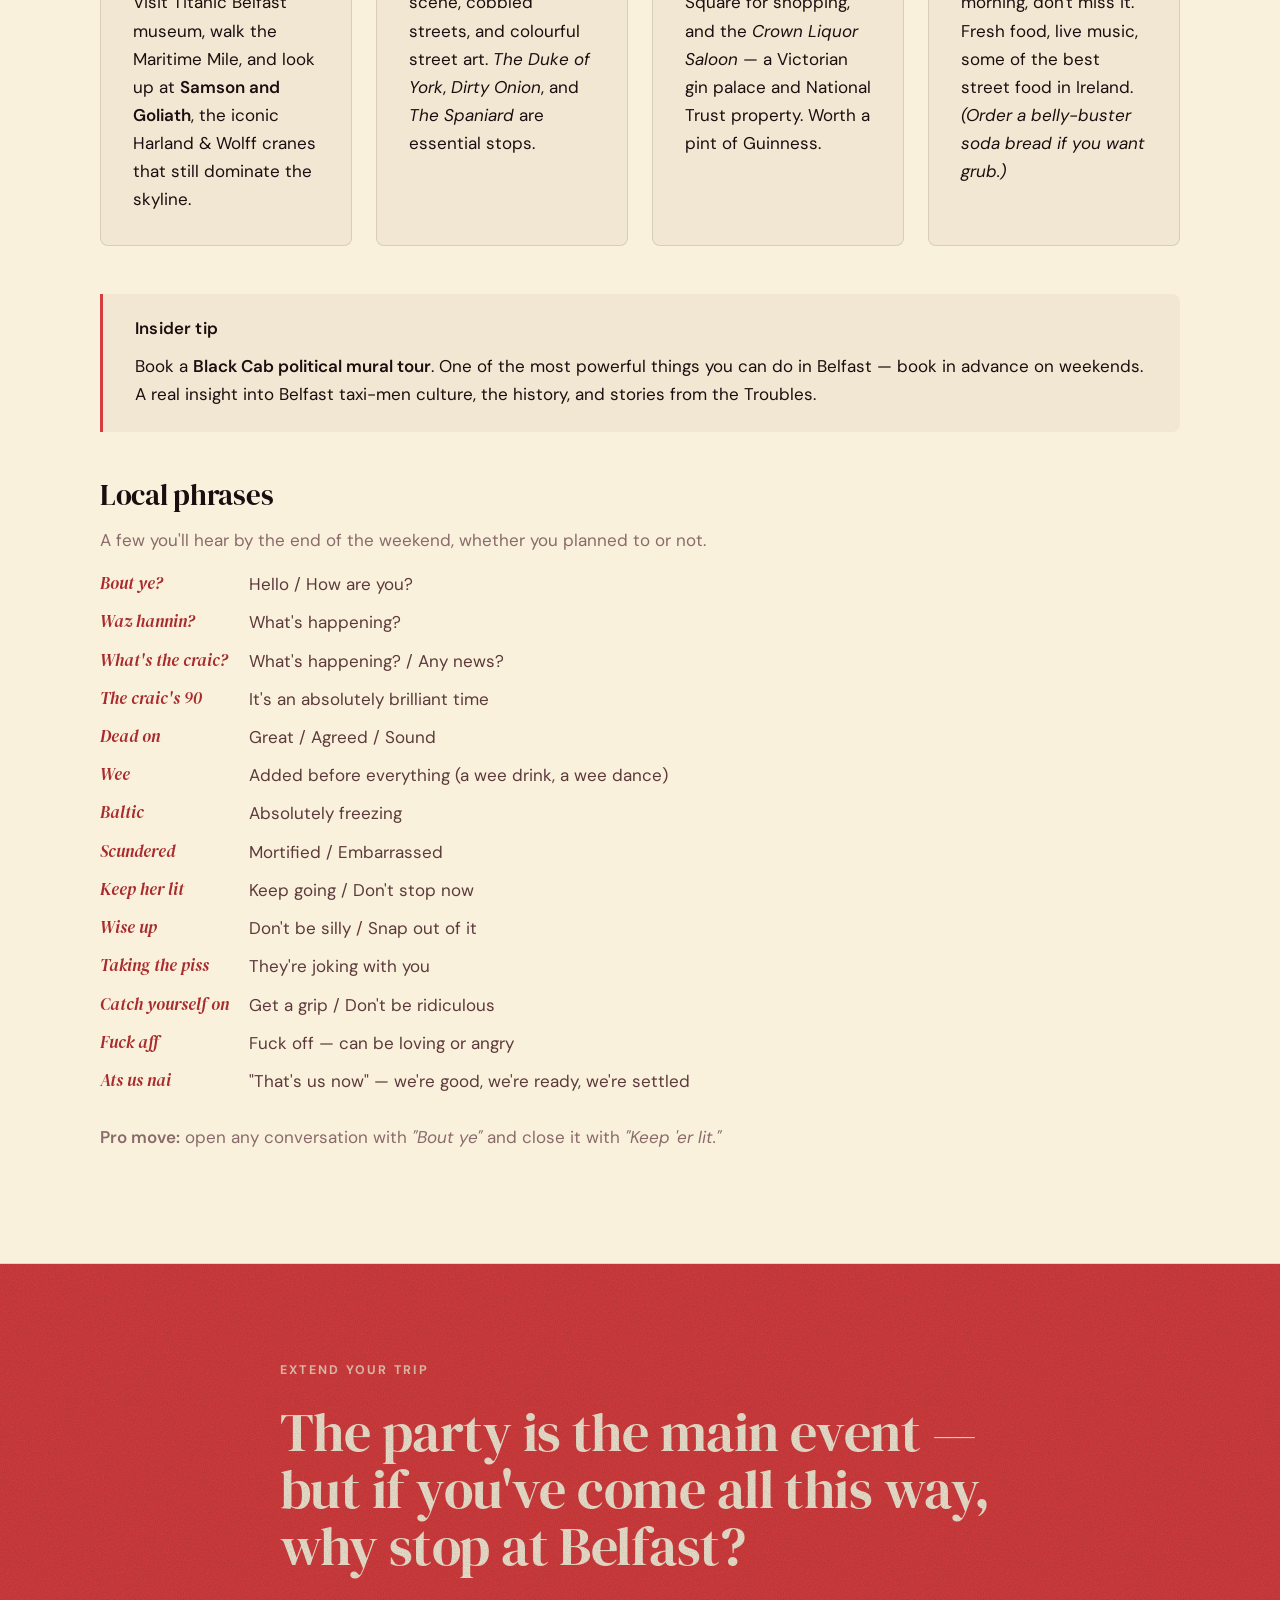
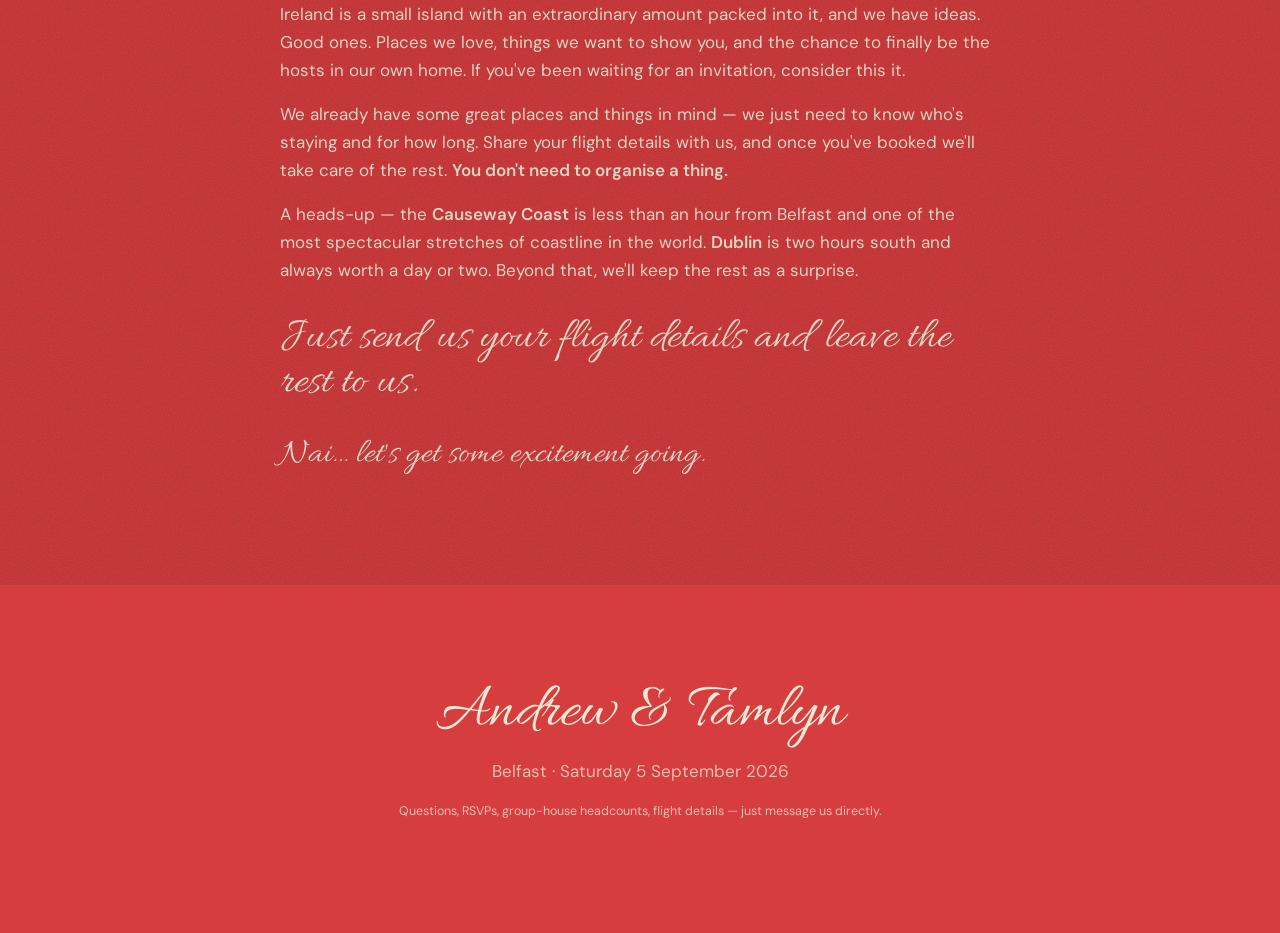
==== commit 9f7c57bf: "Getting Here: split into "From abroad" and "Already in Ireland" tabs Two tab buttons under a single " ====
--- a/index.html
+++ b/index.html
@@ -195,13 +195,22 @@
   <section id="travel" class="band band-soft">
     <div class="container">
       <p class="eyebrow">Getting here</p>
-      <h2>Fly into Dublin, then make your way north.</h2>
-      <p class="lede">Most of you are coming from <strong>Berlin</strong>, and <strong>Dublin Airport</strong> is by far the cheapest and best-connected way in. From there it's about two hours overland to Belfast. We'd suggest arriving <strong>3 or 4 September</strong> and flying home from <strong>6 September</strong> onwards.</p>
-
-      <p class="travel-footnote"><em>Belfast does have two small airports of its own (BFS and BHD), but for Berlin and most of Europe, Dublin will almost always be cheaper with more options.</em></p>
-
-      <h3>How to get to Belfast — and how far you can roam</h3>
-      <p>Three trade-offs to weigh: <strong>cost</strong>, <strong>flexibility</strong> (can you go beyond Belfast?), and <strong>ease</strong> (door-to-door simplicity).</p>
+      <h2>Two starting points.</h2>
+      <p class="lede">Pick where you're coming from.</p>
+
+      <div class="travel-tabs" role="tablist" aria-label="Where are you starting from?">
+        <button class="travel-tab is-active" id="tab-abroad" data-tab="abroad" role="tab" aria-selected="true" aria-controls="panel-abroad">Coming from abroad</button>
+        <button class="travel-tab" id="tab-ireland" data-tab="ireland" role="tab" aria-selected="false" aria-controls="panel-ireland">Already in Ireland</button>
+      </div>
+
+      <div class="travel-panel" id="panel-abroad" data-panel="abroad" role="tabpanel" aria-labelledby="tab-abroad">
+        <h3>Fly into Dublin, then make your way north.</h3>
+        <p>Most of you are coming from <strong>Berlin</strong>, and <strong>Dublin Airport</strong> is by far the cheapest and best-connected way in. From there it's about two hours overland to Belfast. We'd suggest arriving <strong>3 or 4 September</strong> and flying home from <strong>6 September</strong> onwards.</p>
+
+        <p class="travel-footnote"><em>Belfast does have two small airports of its own (BFS and BHD), but for Berlin and most of Europe, Dublin will almost always be cheaper with more options.</em></p>
+
+        <h4 class="travel-subheading">From Dublin to Belfast — and how far you can roam</h4>
+        <p>Three trade-offs to weigh: <strong>cost</strong>, <strong>flexibility</strong> (can you go beyond Belfast?), and <strong>ease</strong> (door-to-door simplicity).</p>
 
       <div class="travel-options">
         <article class="travel-option">
@@ -239,25 +248,68 @@
 
       </div>
 
-      <h3>Quick picks for the trip you've planned</h3>
-
-      <div class="scenarios">
-        <article class="scenario">
-          <h4>Just here for the party</h4>
-          <p>Fly into Dublin and take the Aircoach straight up to Belfast.</p>
-        </article>
-        <article class="scenario">
-          <h4>Belfast + a few days in Dublin</h4>
-          <p>Fly into Dublin, take the Enterprise train up, fly home from Dublin.</p>
-        </article>
-        <article class="scenario">
-          <h4>Road-tripping the island</h4>
-          <p>Hire a car. The Causeway Coast, Donegal, and Galway are all in reach — and the drive itself is half the fun.</p>
-        </article>
-        <article class="scenario">
-          <h4>Coming as a group of 3+</h4>
-          <p>Hire car wins on cost-per-head and gives you the most freedom for day trips.</p>
-        </article>
+        <h4 class="travel-subheading">Quick picks for the trip you've planned</h4>
+
+        <div class="scenarios">
+          <article class="scenario">
+            <h4>Just here for the party</h4>
+            <p>Fly into Dublin and take the Aircoach straight up to Belfast.</p>
+          </article>
+          <article class="scenario">
+            <h4>Belfast + a few days in Dublin</h4>
+            <p>Fly into Dublin, take the Enterprise train up, fly home from Dublin.</p>
+          </article>
+          <article class="scenario">
+            <h4>Road-tripping the island</h4>
+            <p>Hire a car. The Causeway Coast, Donegal, and Galway are all in reach — and the drive itself is half the fun.</p>
+          </article>
+          <article class="scenario">
+            <h4>Coming as a group of 3+</h4>
+            <p>Hire car wins on cost-per-head and gives you the most freedom for day trips.</p>
+          </article>
+        </div>
+      </div>
+
+      <div class="travel-panel" id="panel-ireland" data-panel="ireland" role="tabpanel" aria-labelledby="tab-ireland" hidden>
+        <h3>Belfast is two hours from Dublin.</h3>
+        <p>If you're already on the island, getting up is the easy bit. Train, car, or coach — all comfortable, all about the same time door to door.</p>
+
+        <h4 class="travel-subheading">How to get to Belfast</h4>
+
+        <div class="travel-options">
+          <article class="travel-option">
+            <h4>Enterprise train <span class="pill">Easiest</span></h4>
+            <p>Dublin Connolly to Belfast Lanyon Place in about two hours. City centre to city centre, no hassle.</p>
+            <dl class="travel-stats">
+              <div><dt>Cost</dt><dd><span class="cost-meter">££</span><span class="cost-meter dim">£</span></dd></div>
+              <div><dt>Time</dt><dd>~2 hours, direct</dd></div>
+              <div><dt>Ease</dt><dd>Sit back, look out the window</dd></div>
+            </dl>
+            <p class="travel-pick"><em>Pick if you're starting from Dublin and don't fancy driving.</em></p>
+          </article>
+
+          <article class="travel-option">
+            <h4>Drive (M1 / A1)</h4>
+            <p>Straight up the M1 motorway from Dublin to Belfast, becoming the A1 once you cross. About two hours door to door — longer if you stop in Newry for chips.</p>
+            <dl class="travel-stats">
+              <div><dt>Cost</dt><dd>Fuel + the M50 toll</dd></div>
+              <div><dt>Time</dt><dd>~2 hours from Dublin</dd></div>
+              <div><dt>Ease</dt><dd>Easy drive, mostly motorway</dd></div>
+            </dl>
+            <p class="travel-pick"><em>Pick if you have a car or want the freedom for day trips.</em></p>
+          </article>
+
+          <article class="travel-option">
+            <h4>Aircoach</h4>
+            <p>Direct coach from Dublin city centre or Dublin Airport to Belfast. Cheapest option and runs late.</p>
+            <dl class="travel-stats">
+              <div><dt>Cost</dt><dd><span class="cost-meter">£</span><span class="cost-meter dim">££</span></dd></div>
+              <div><dt>Time</dt><dd>~2 hours</dd></div>
+              <div><dt>Ease</dt><dd>Walk on, sit down</dd></div>
+            </dl>
+            <p class="travel-pick"><em>Pick if you want the cheapest, simplest option.</em> <a href="https://www.aircoach.ie" target="_blank" rel="noopener noreferrer">aircoach.ie ↗</a></p>
+          </article>
+        </div>
       </div>
 
       <aside class="callout">
@@ -409,6 +461,21 @@
       toggle.setAttribute('aria-expanded', false);
     });
   });
+
+  // Getting Here tabs
+  document.querySelectorAll('.travel-tab').forEach(tab => {
+    tab.addEventListener('click', () => {
+      const target = tab.dataset.tab;
+      document.querySelectorAll('.travel-tab').forEach(t => {
+        const active = t.dataset.tab === target;
+        t.classList.toggle('is-active', active);
+        t.setAttribute('aria-selected', active);
+      });
+      document.querySelectorAll('.travel-panel').forEach(p => {
+        p.hidden = p.dataset.panel !== target;
+      });
+    });
+  });
 </script>
 
 <script>
--- a/styles.css
+++ b/styles.css
@@ -785,7 +785,48 @@
 
 .feature { background: transparent; }
 
-/* ---------- Getting here: options, scenarios --------------- */
+/* ---------- Getting here: tabs, options, scenarios --------- */
+
+.travel-tabs {
+  display: flex;
+  flex-wrap: wrap;
+  gap: var(--s-1);
+  margin: var(--s-5) 0 var(--s-6);
+  border-bottom: 1px solid var(--line);
+  padding: 0;
+}
+.travel-tab {
+  background: none;
+  border: none;
+  border-bottom: 2px solid transparent;
+  padding: var(--s-3) var(--s-4);
+  font: inherit;
+  font-weight: 600;
+  font-size: 0.95rem;
+  color: var(--ink-muted);
+  cursor: pointer;
+  letter-spacing: 0.02em;
+  transition: color 0.15s, border-color 0.15s;
+  margin-bottom: -1px;
+}
+.travel-tab:hover { color: var(--ink); }
+.travel-tab.is-active {
+  color: var(--red-deep);
+  border-bottom-color: var(--red);
+}
+
+.travel-panel[hidden] { display: none; }
+.travel-panel > h3 {
+  margin-top: 0;
+}
+.travel-subheading {
+  font-family: var(--font-display);
+  font-weight: 400;
+  font-size: clamp(1.3rem, 2.4vw, 1.7rem);
+  margin: var(--s-7) 0 var(--s-4);
+  letter-spacing: -0.005em;
+  line-height: 1.2;
+}
 
 .travel-footnote {
   color: var(--ink-soft);
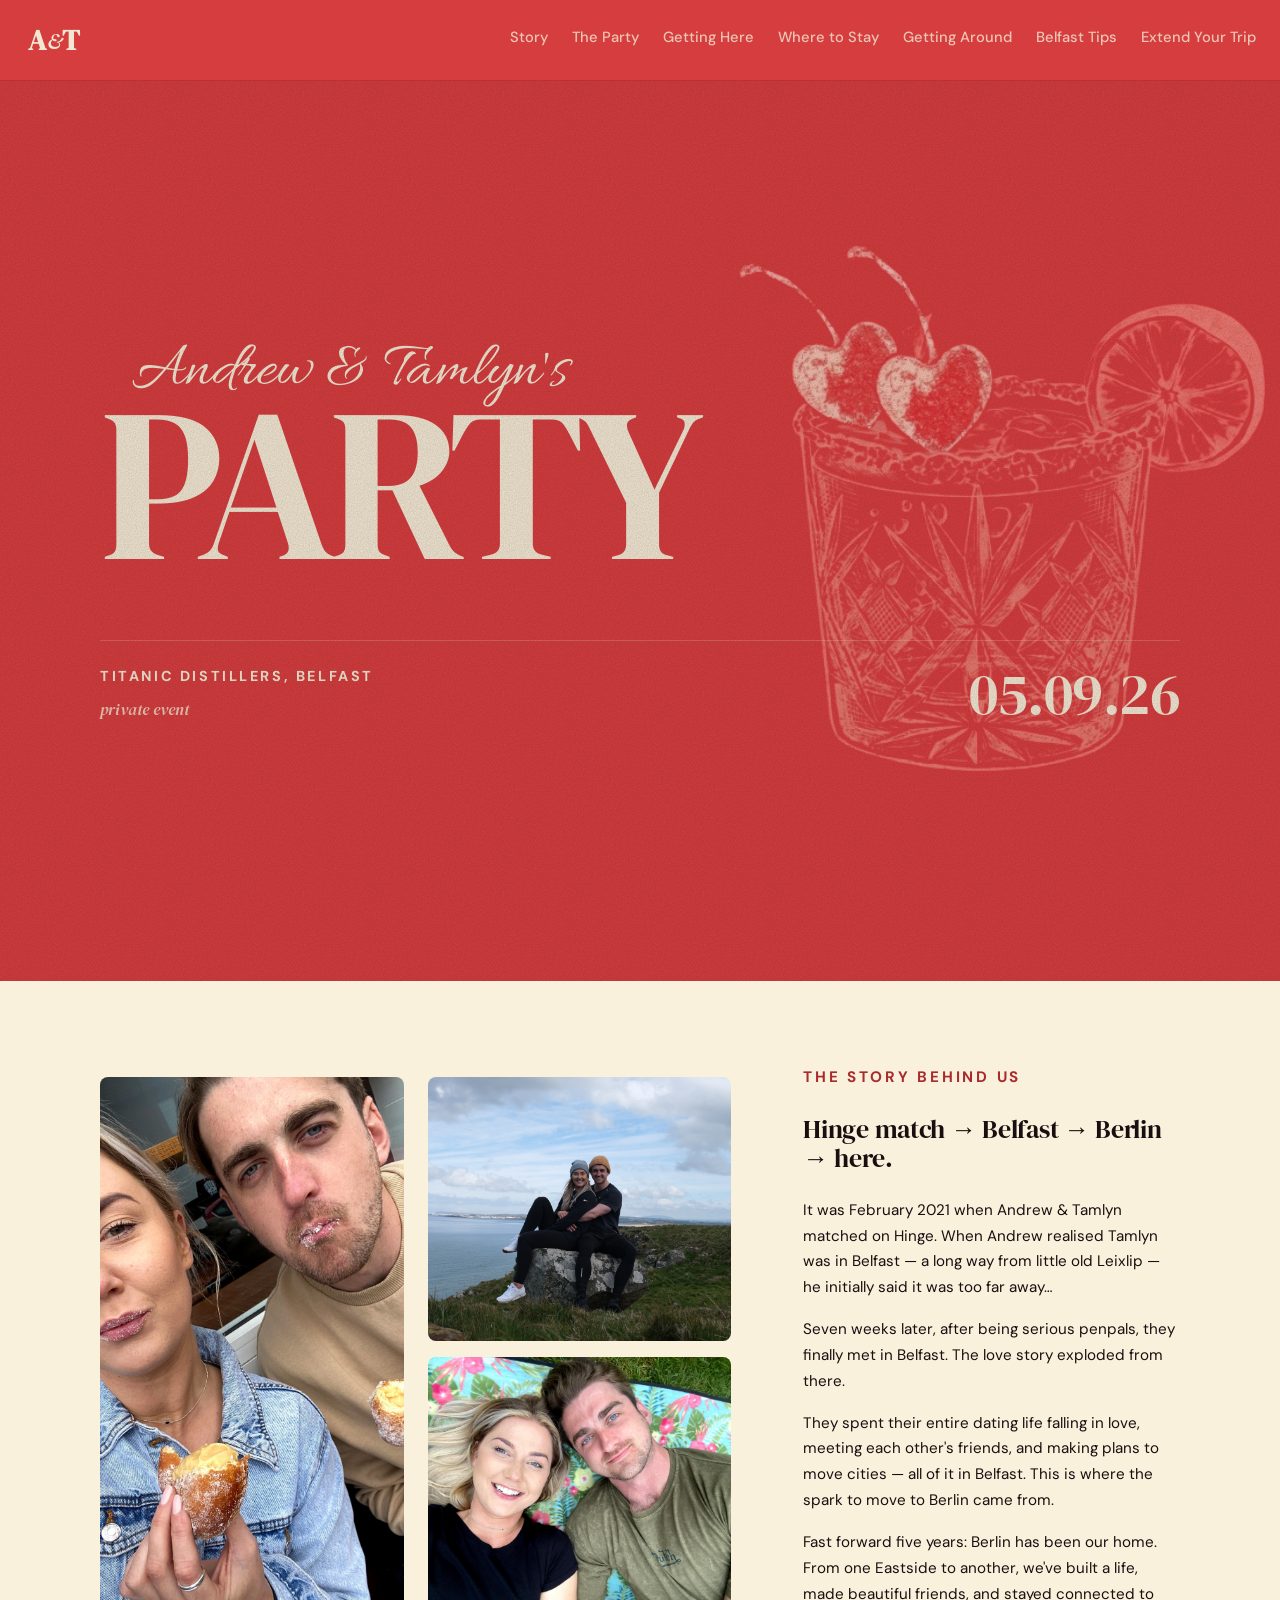
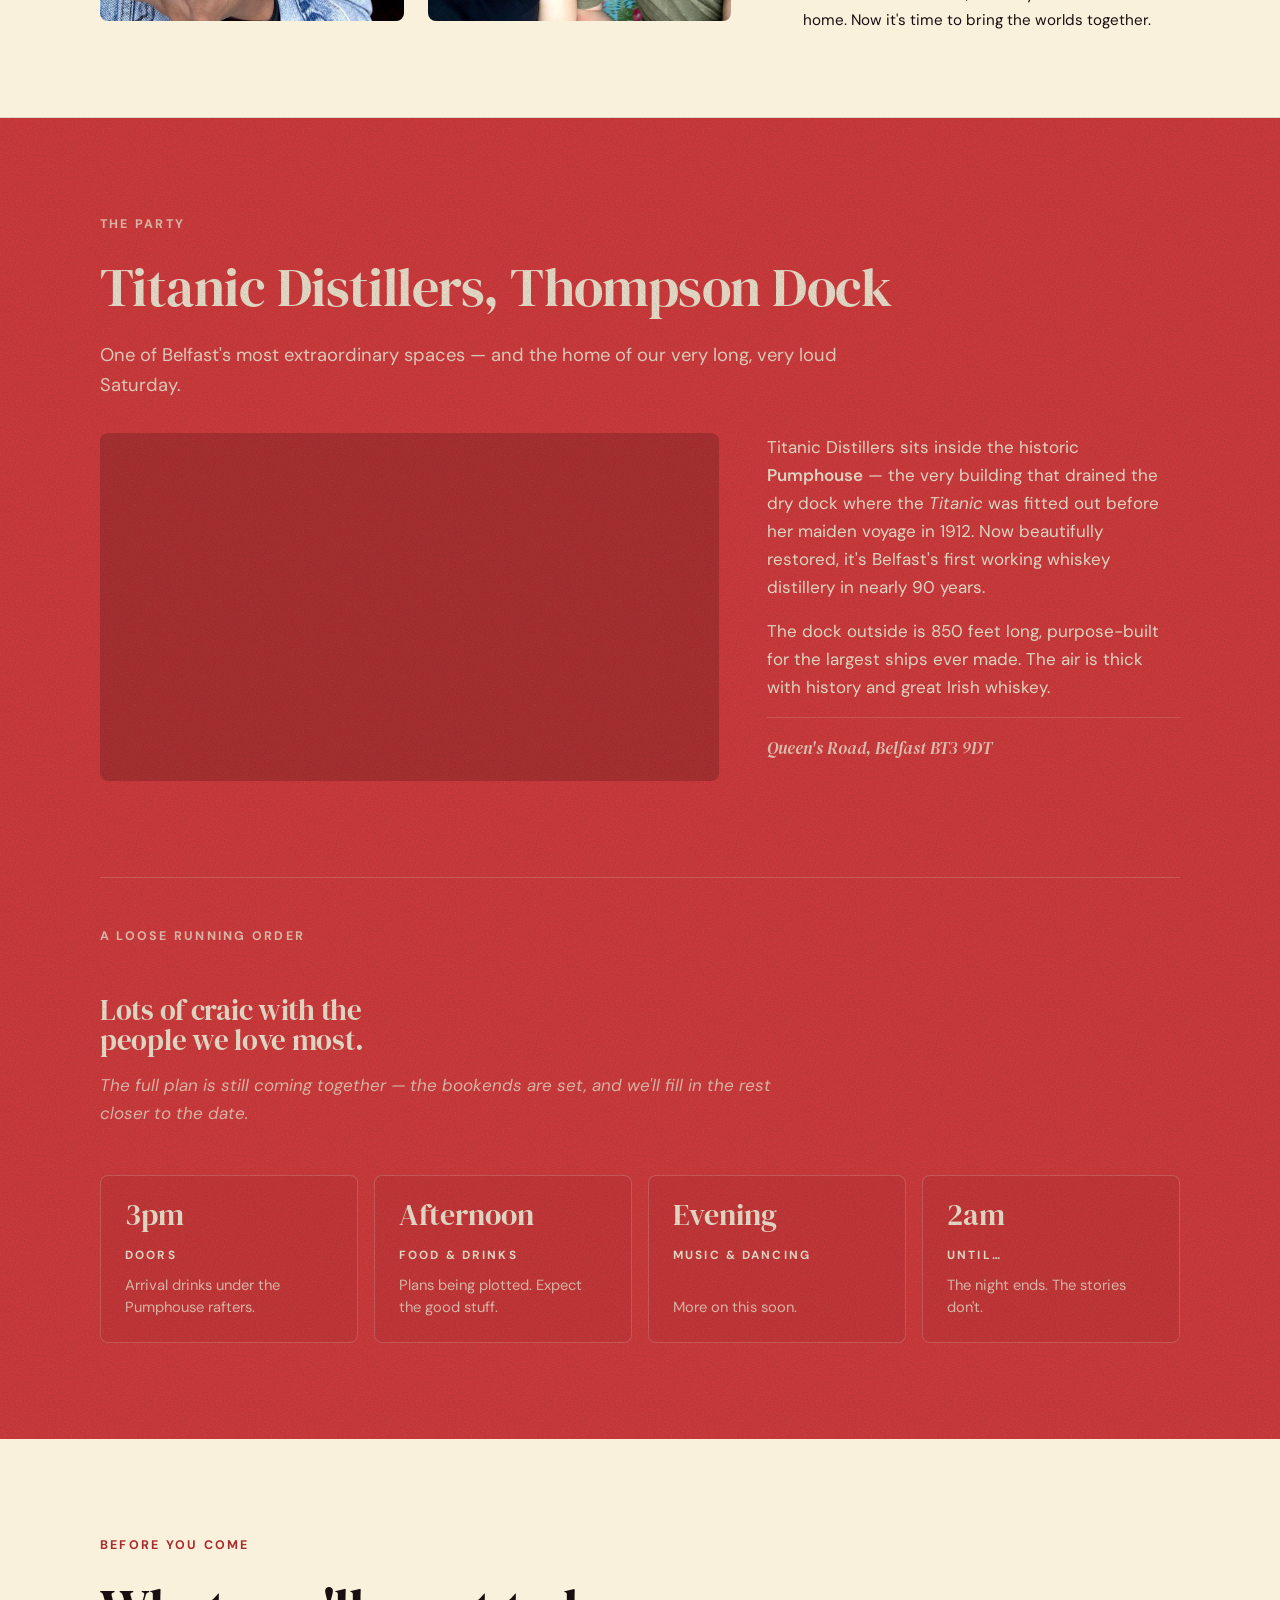
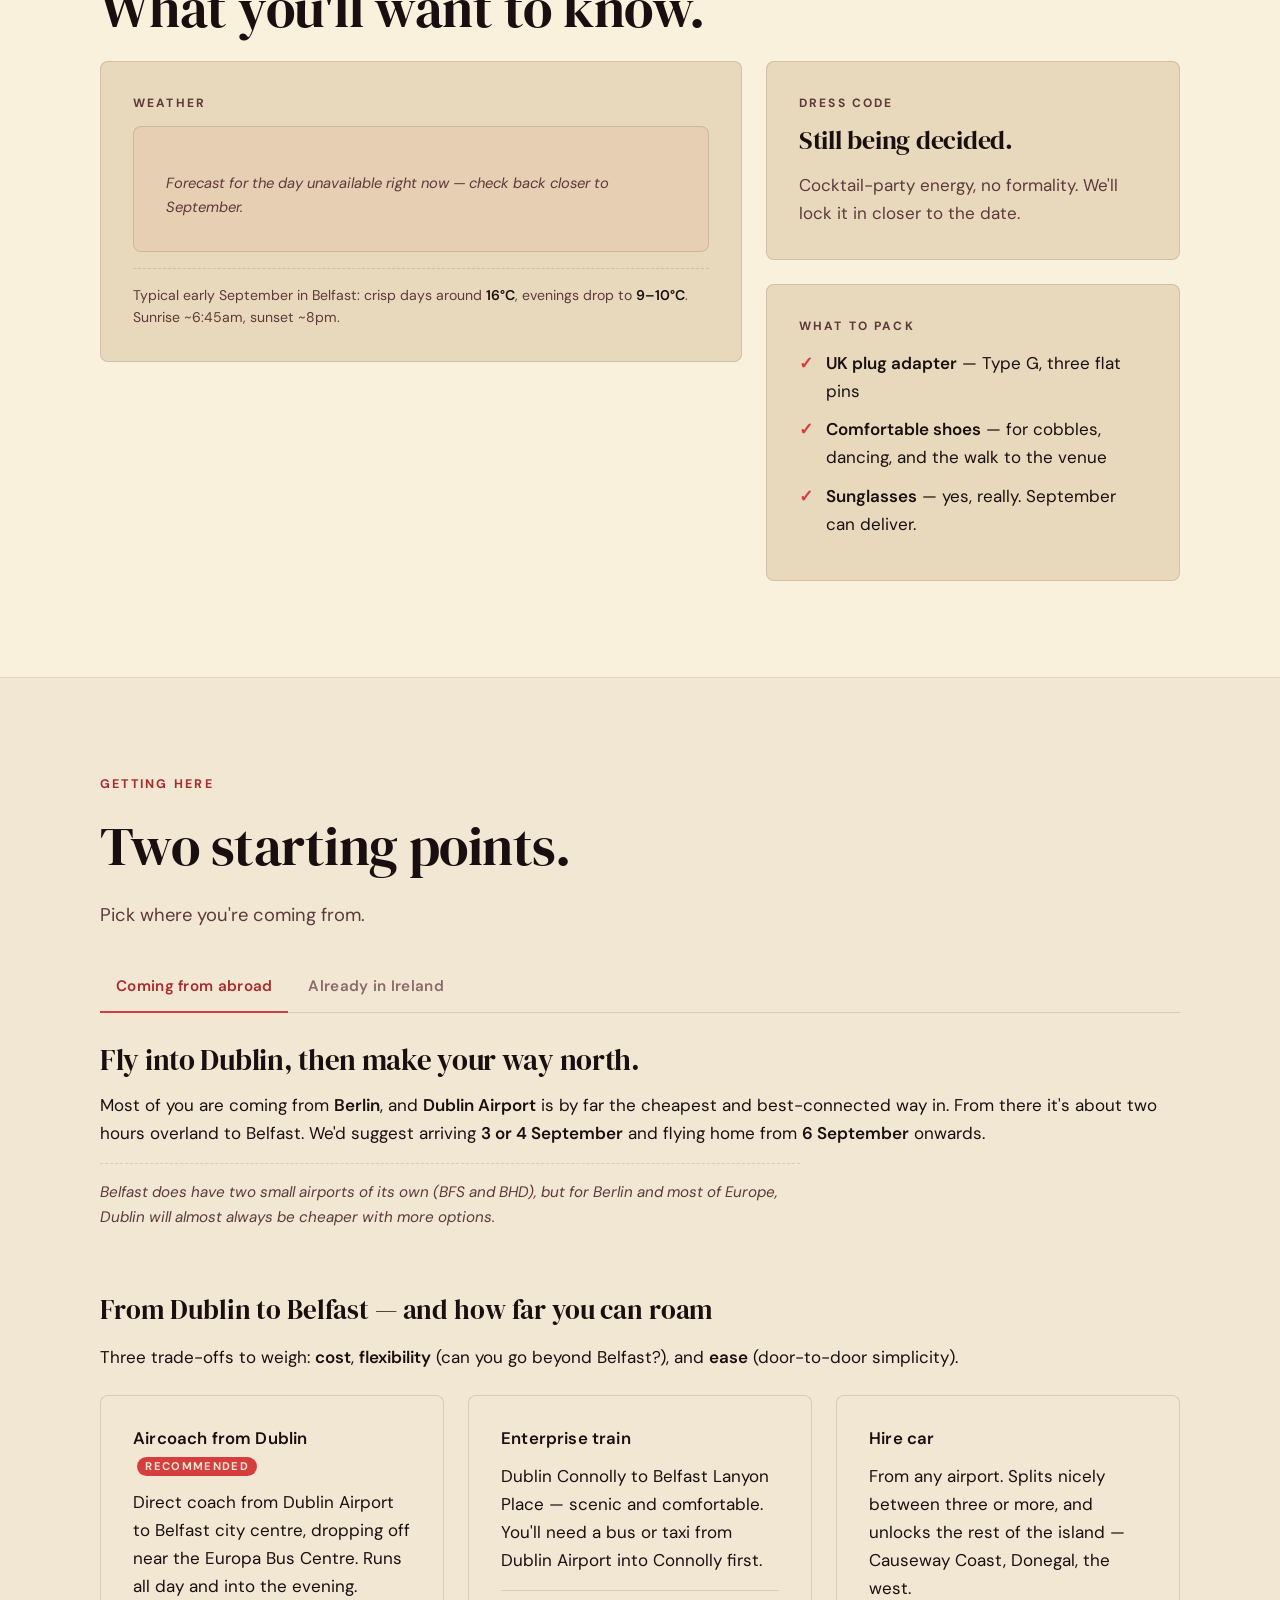
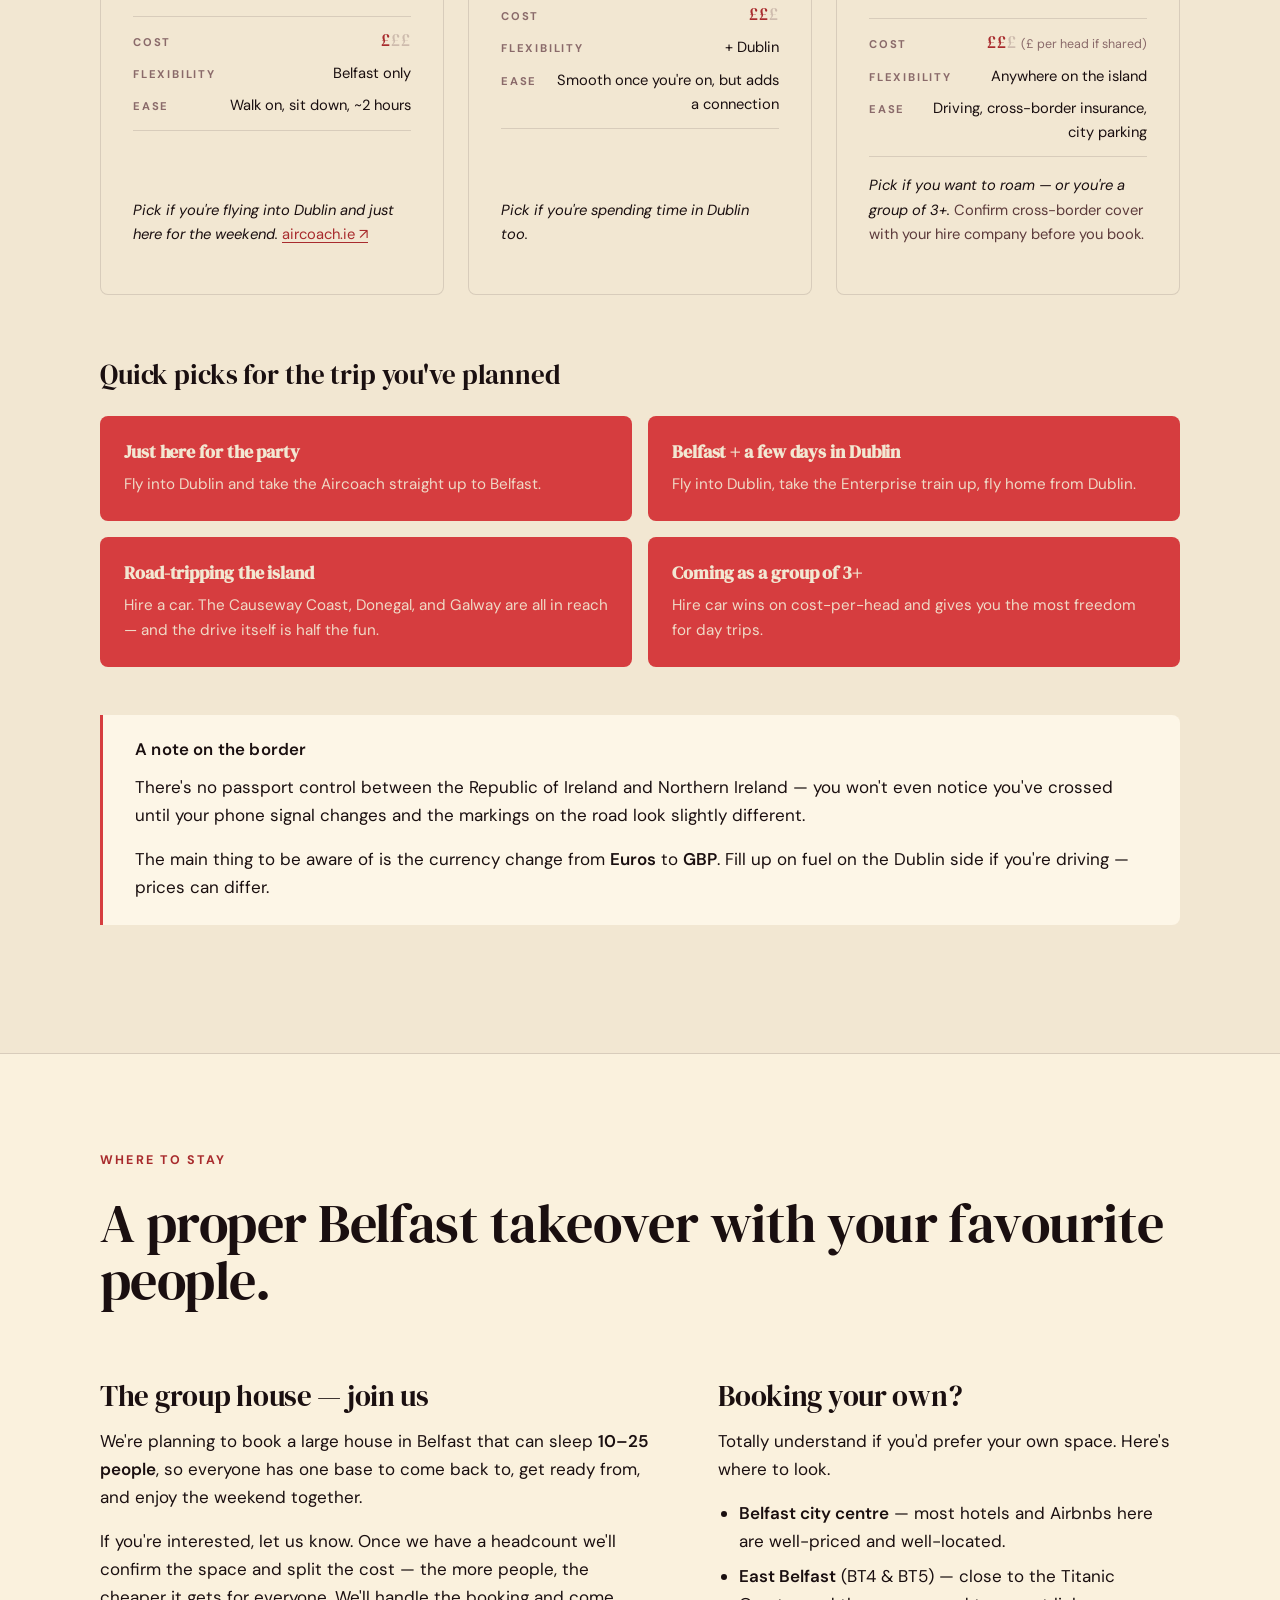
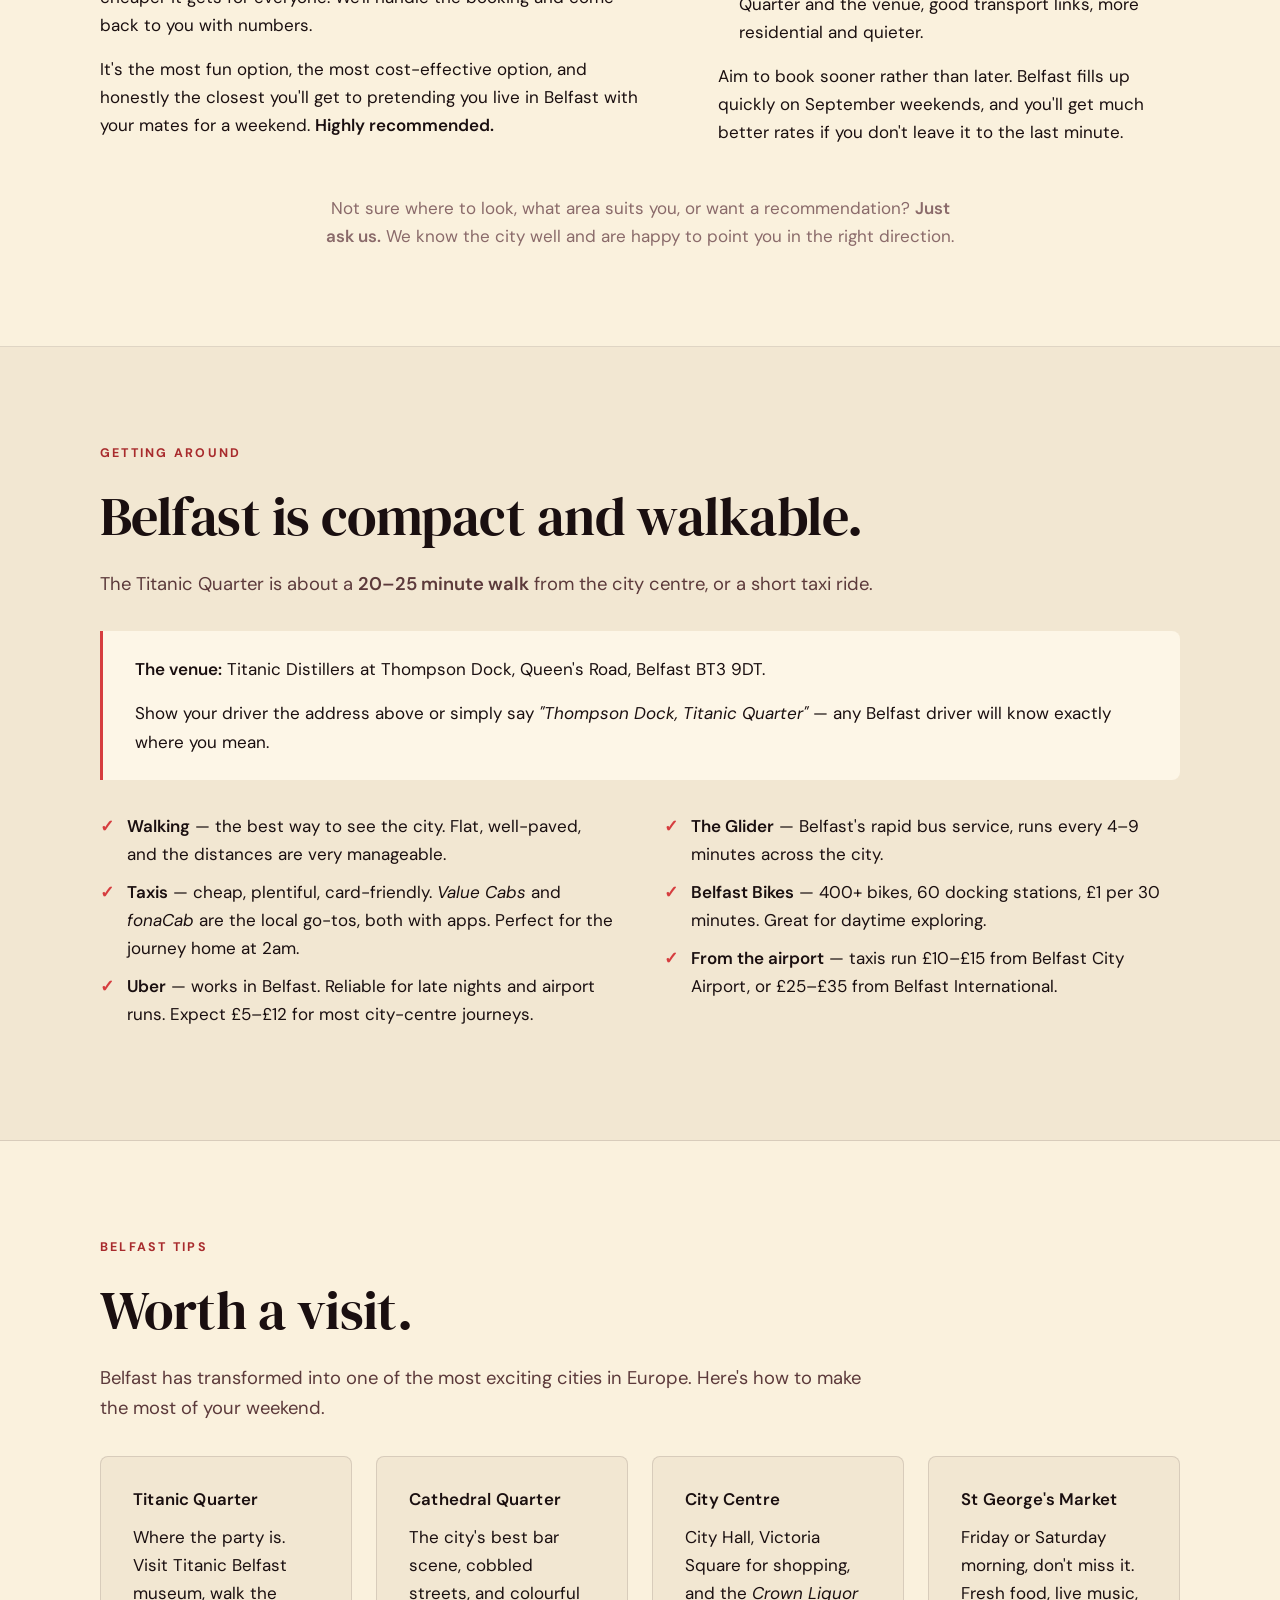
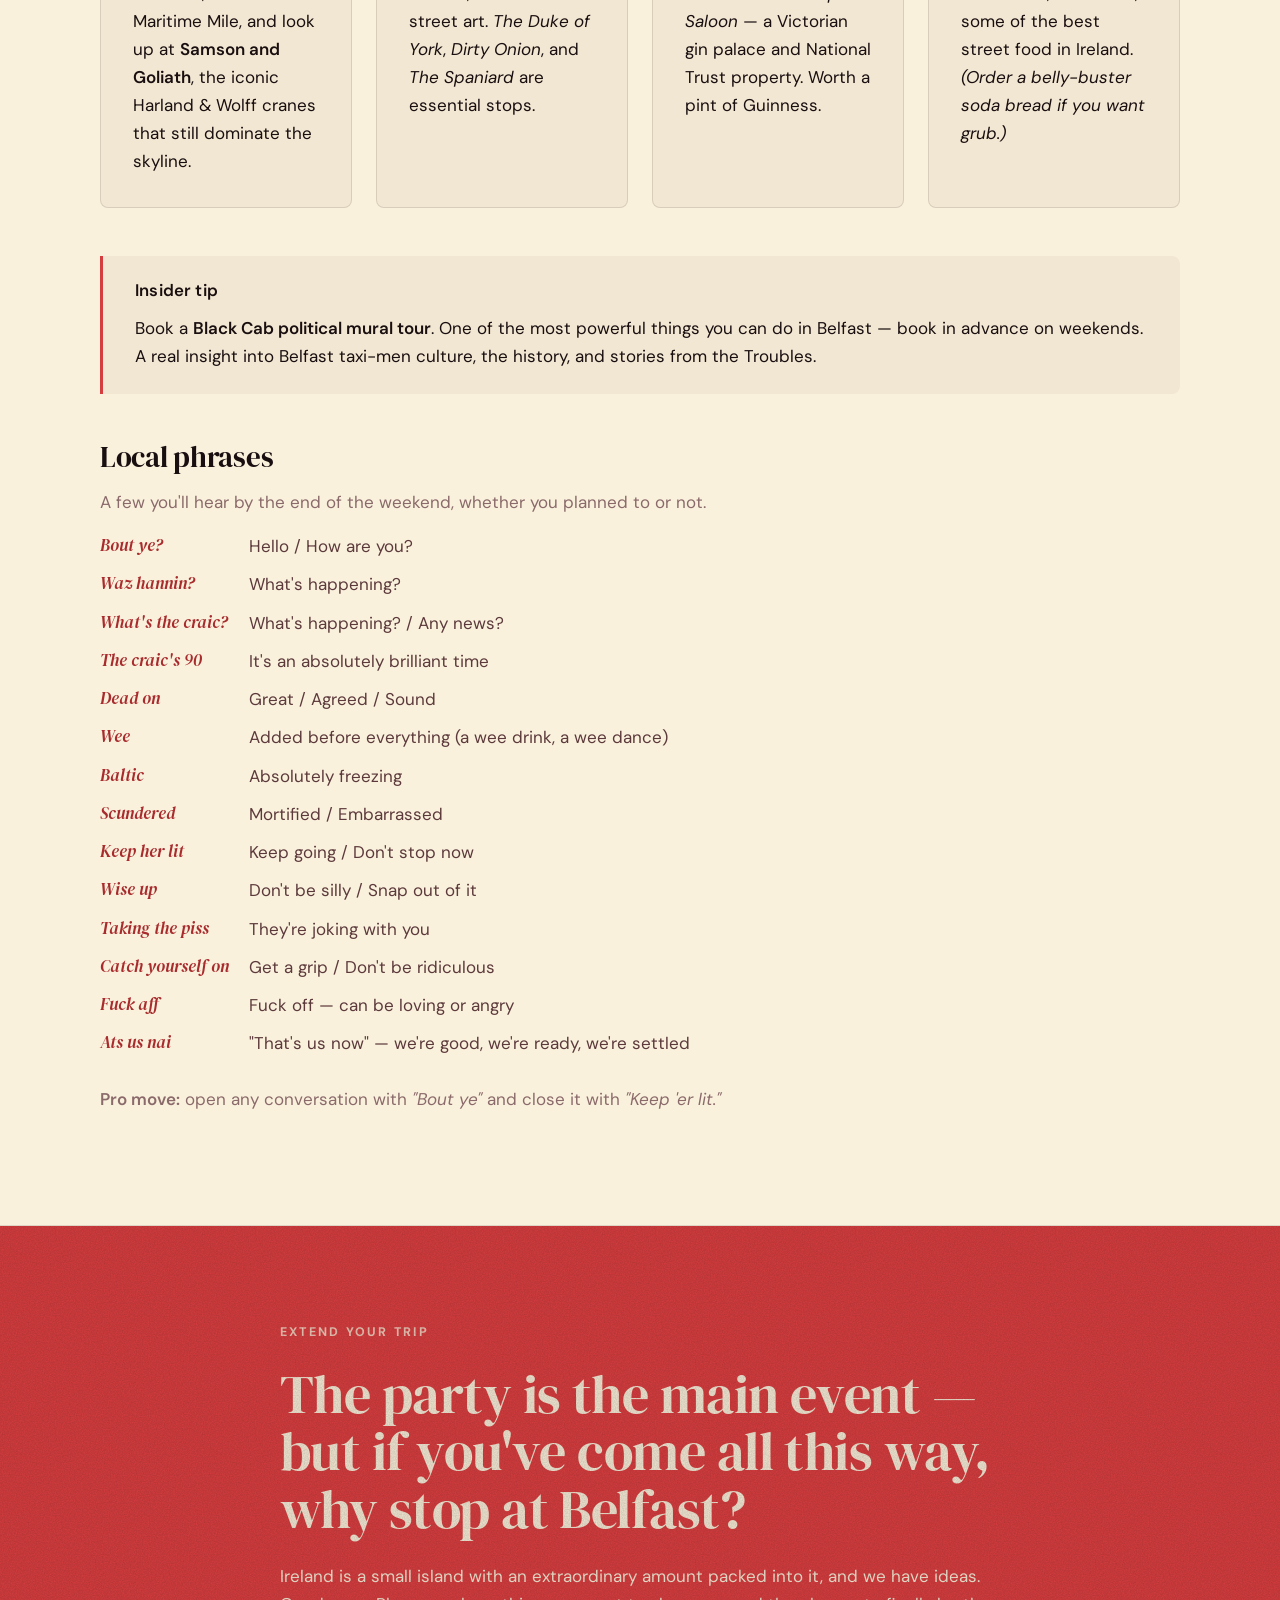
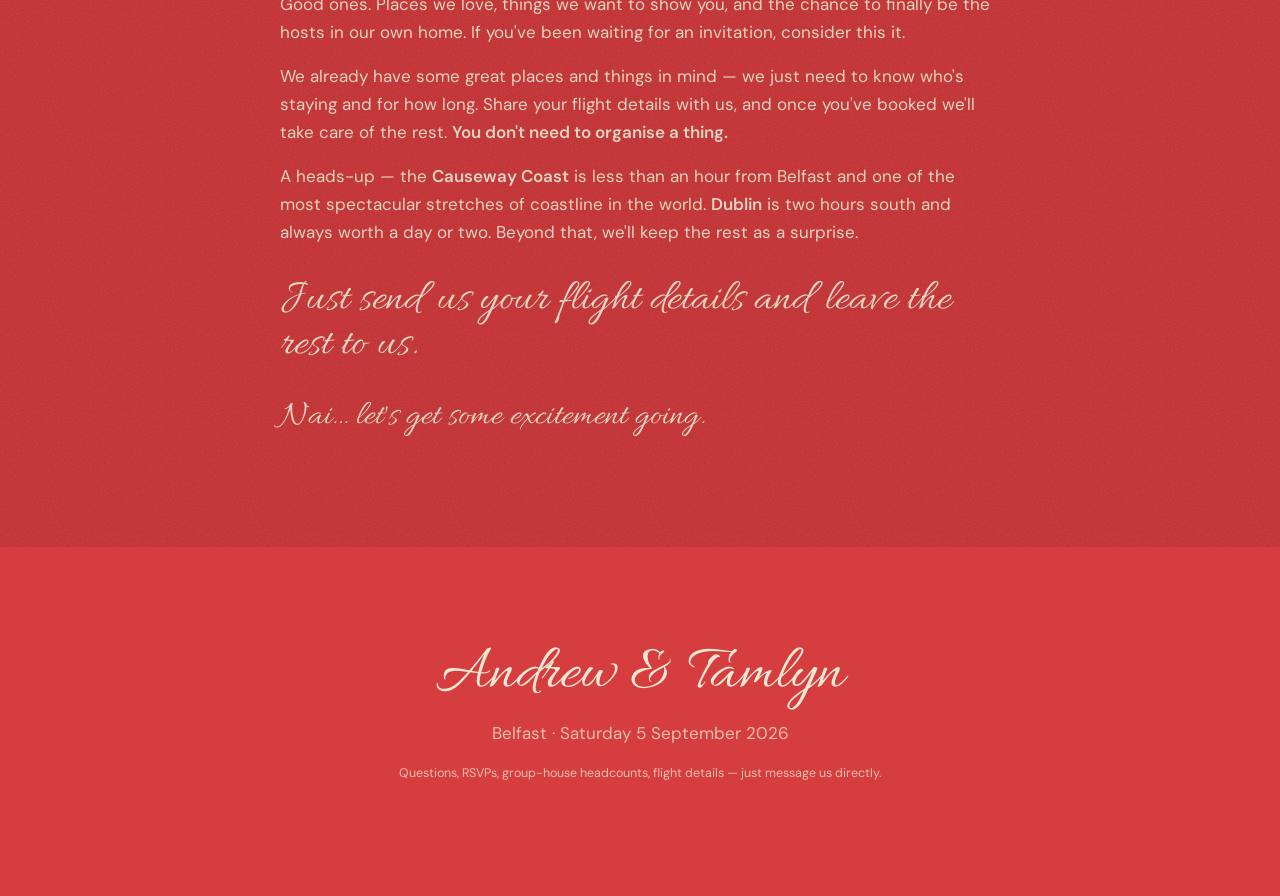
==== commit bce12bf4: "UX redesign of Before You Come — asymmetric grid, weather featured Three equal-weight cards didn't r" ====
--- a/index.html
+++ b/index.html
@@ -153,38 +153,30 @@
   <section class="band">
     <div class="container">
       <p class="eyebrow">Before you come</p>
-      <h2>A quick guide for the weekend.</h2>
-      <p class="lede">A few short notes to make your trip easy — nothing scary, just so you arrive sorted.</p>
+      <h2>What you'll want to know.</h2>
 
       <div class="practicals-grid">
 
-        <article class="practical-card">
-          <p class="practical-eyebrow">Dress code</p>
-          <h3>Still being decided.</h3>
-          <p>We're working on it. The short version: think <em>cocktail-party energy, no formality</em> — comfortable enough to dance until 2am, dressy enough to feel the occasion.</p>
-          <p class="practical-soon">Final word coming closer to the date.</p>
-        </article>
-
-        <article class="practical-card">
+        <article class="practical-card practical-weather">
           <p class="practical-eyebrow">Weather</p>
-          <h3>Crisp, golden, occasionally showery.</h3>
-          <ul class="practical-list">
-            <li>Daytime highs around <strong>16°C</strong></li>
-            <li>Evenings drop to <strong>9–10°C</strong></li>
-            <li>5 Sept: sunrise ~6:45am, sunset ~8pm</li>
-          </ul>
           <div class="weather-live" id="weather-live" aria-live="polite">
             <p class="practical-soon">Loading the forecast for the day…</p>
           </div>
-        </article>
-
-        <article class="practical-card">
+          <p class="weather-context">Typical early September in Belfast: crisp days around <strong>16°C</strong>, evenings drop to <strong>9–10°C</strong>. Sunrise ~6:45am, sunset ~8pm.</p>
+        </article>
+
+        <article class="practical-card practical-dress">
+          <p class="practical-eyebrow">Dress code</p>
+          <h3>Still being decided.</h3>
+          <p>Cocktail-party energy, no formality. We'll lock it in closer to the date.</p>
+        </article>
+
+        <article class="practical-card practical-pack">
           <p class="practical-eyebrow">What to pack</p>
-          <h3>Just so you don't forget.</h3>
           <ul class="checklist">
-            <li>A <strong>UK plug adapter</strong> (Type G, three flat pins)</li>
-            <li>Comfortable shoes — for cobbles, dancing, and the walk to the venue</li>
-            <li>Sunglasses (yes, really — September can deliver)</li>
+            <li><strong>UK plug adapter</strong> — Type G, three flat pins</li>
+            <li><strong>Comfortable shoes</strong> — for cobbles, dancing, and the walk to the venue</li>
+            <li><strong>Sunglasses</strong> — yes, really. September can deliver.</li>
           </ul>
         </article>
 
@@ -526,7 +518,7 @@
         <p class="weather-day-date">Saturday 5 September 2026</p>
         <p class="weather-day-temp">${avgMax}° / ${avgMin}°C</p>
         <p class="weather-day-rain">${rainPct}% had a passing shower</p>
-        <p class="weather-day-source">Based on the last ${sampleYears} Septembers in Belfast. Live forecast appears here ${FORECAST_HORIZON_DAYS} days before the event.</p>
+        <p class="weather-day-source">Average of the last ${sampleYears} Septembers. Live forecast appears here as the day approaches.</p>
       `;
     };
 
--- a/styles.css
+++ b/styles.css
@@ -658,10 +658,27 @@
 }
 @media (min-width: 900px) {
   .practicals-grid {
-    grid-template-columns: repeat(3, 1fr);
-    gap: var(--s-6);
-  }
-}
+    grid-template-columns: 1.55fr 1fr;
+    grid-template-areas:
+      "weather dress"
+      "weather pack";
+    gap: var(--s-5);
+    align-items: start;
+  }
+  .practical-weather { grid-area: weather; }
+  .practical-dress { grid-area: dress; }
+  .practical-pack { grid-area: pack; }
+}
+
+.weather-context {
+  margin: var(--s-4) 0 0;
+  padding-top: var(--s-4);
+  border-top: 1px dashed var(--line);
+  font-size: 0.88rem;
+  color: var(--ink-muted);
+  line-height: 1.55;
+}
+.weather-context strong { color: var(--ink-soft); }
 
 .practical-card {
   background: var(--cream-deep);
@@ -712,10 +729,10 @@
   margin: var(--s-3) 0 0;
 }
 
-/* Day-of forecast widget inside the weather card */
+/* Day-of forecast widget — the centerpiece of the weather card */
 .weather-live {
-  margin-top: var(--s-5);
-  padding: var(--s-5);
+  margin: 0;
+  padding: var(--s-6);
   background: rgba(214, 61, 63, 0.06);
   border: 1px solid var(--line);
   border-radius: var(--r-lg);
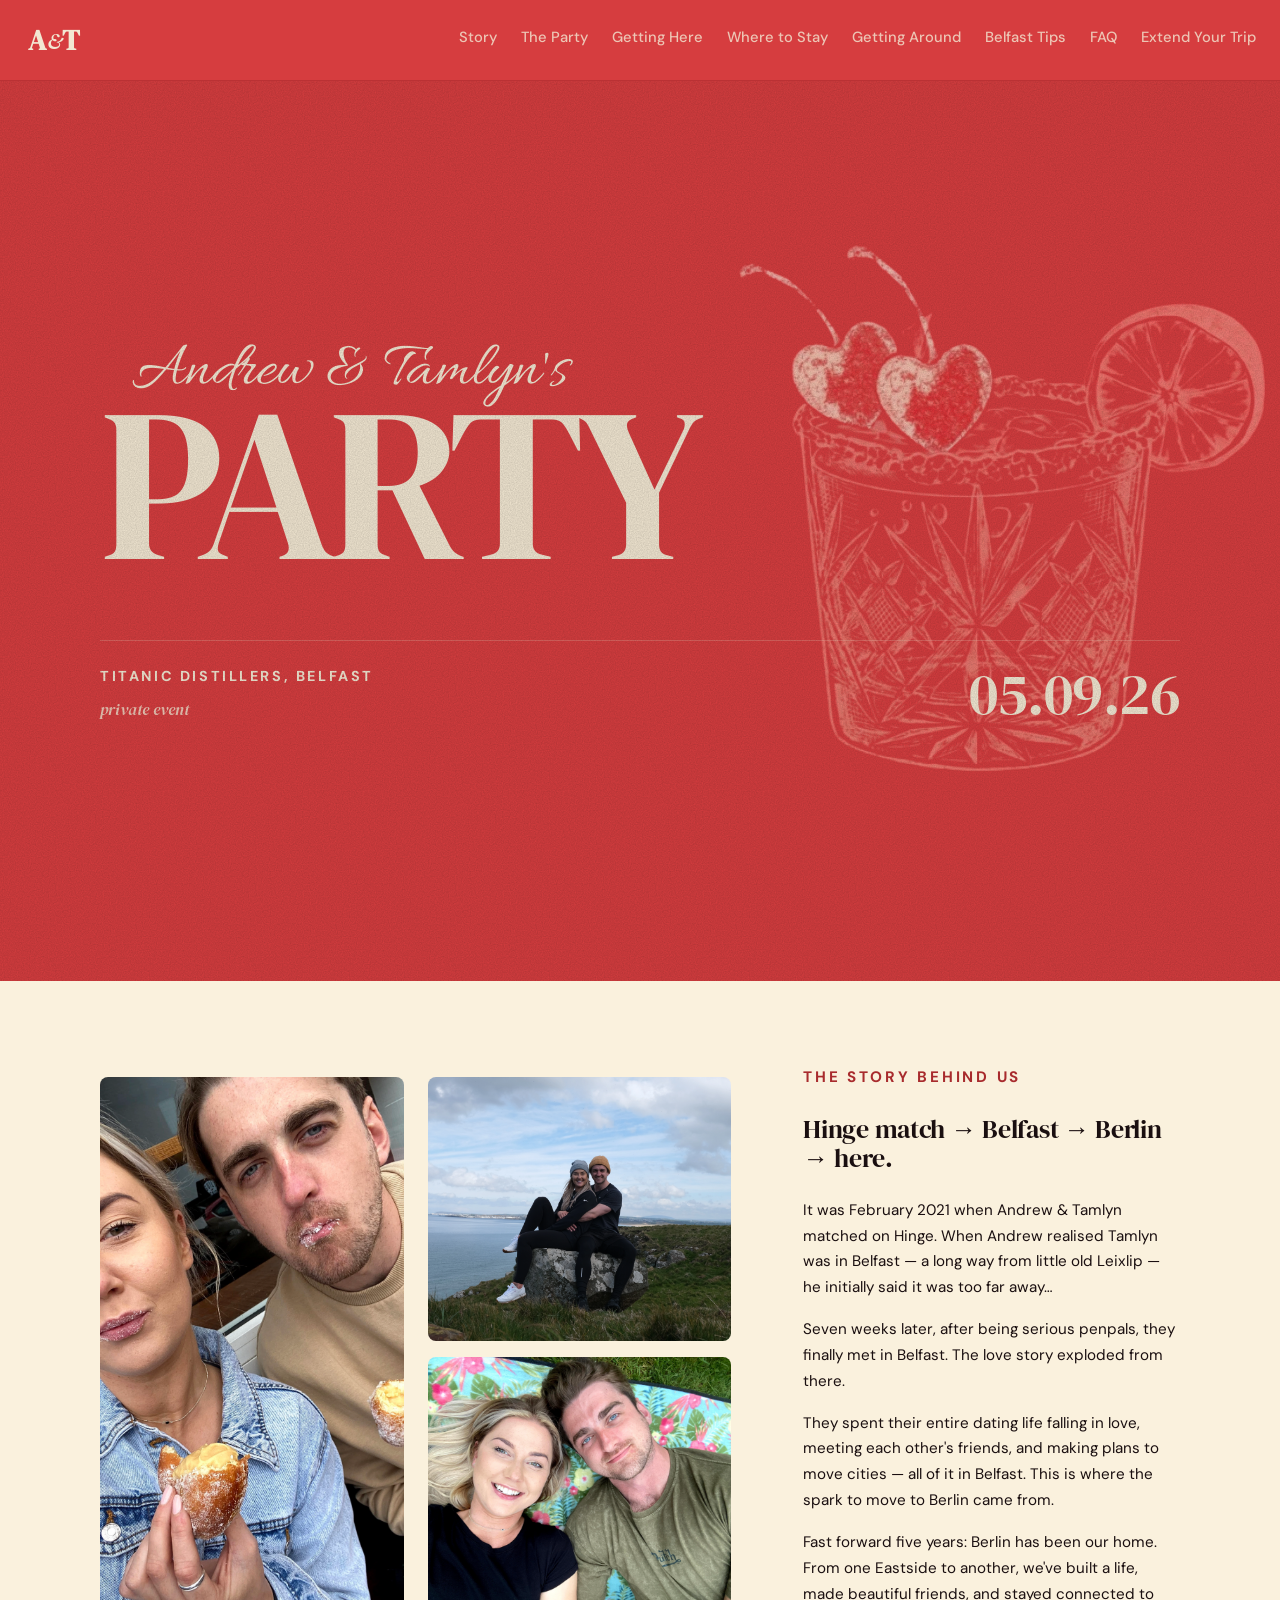
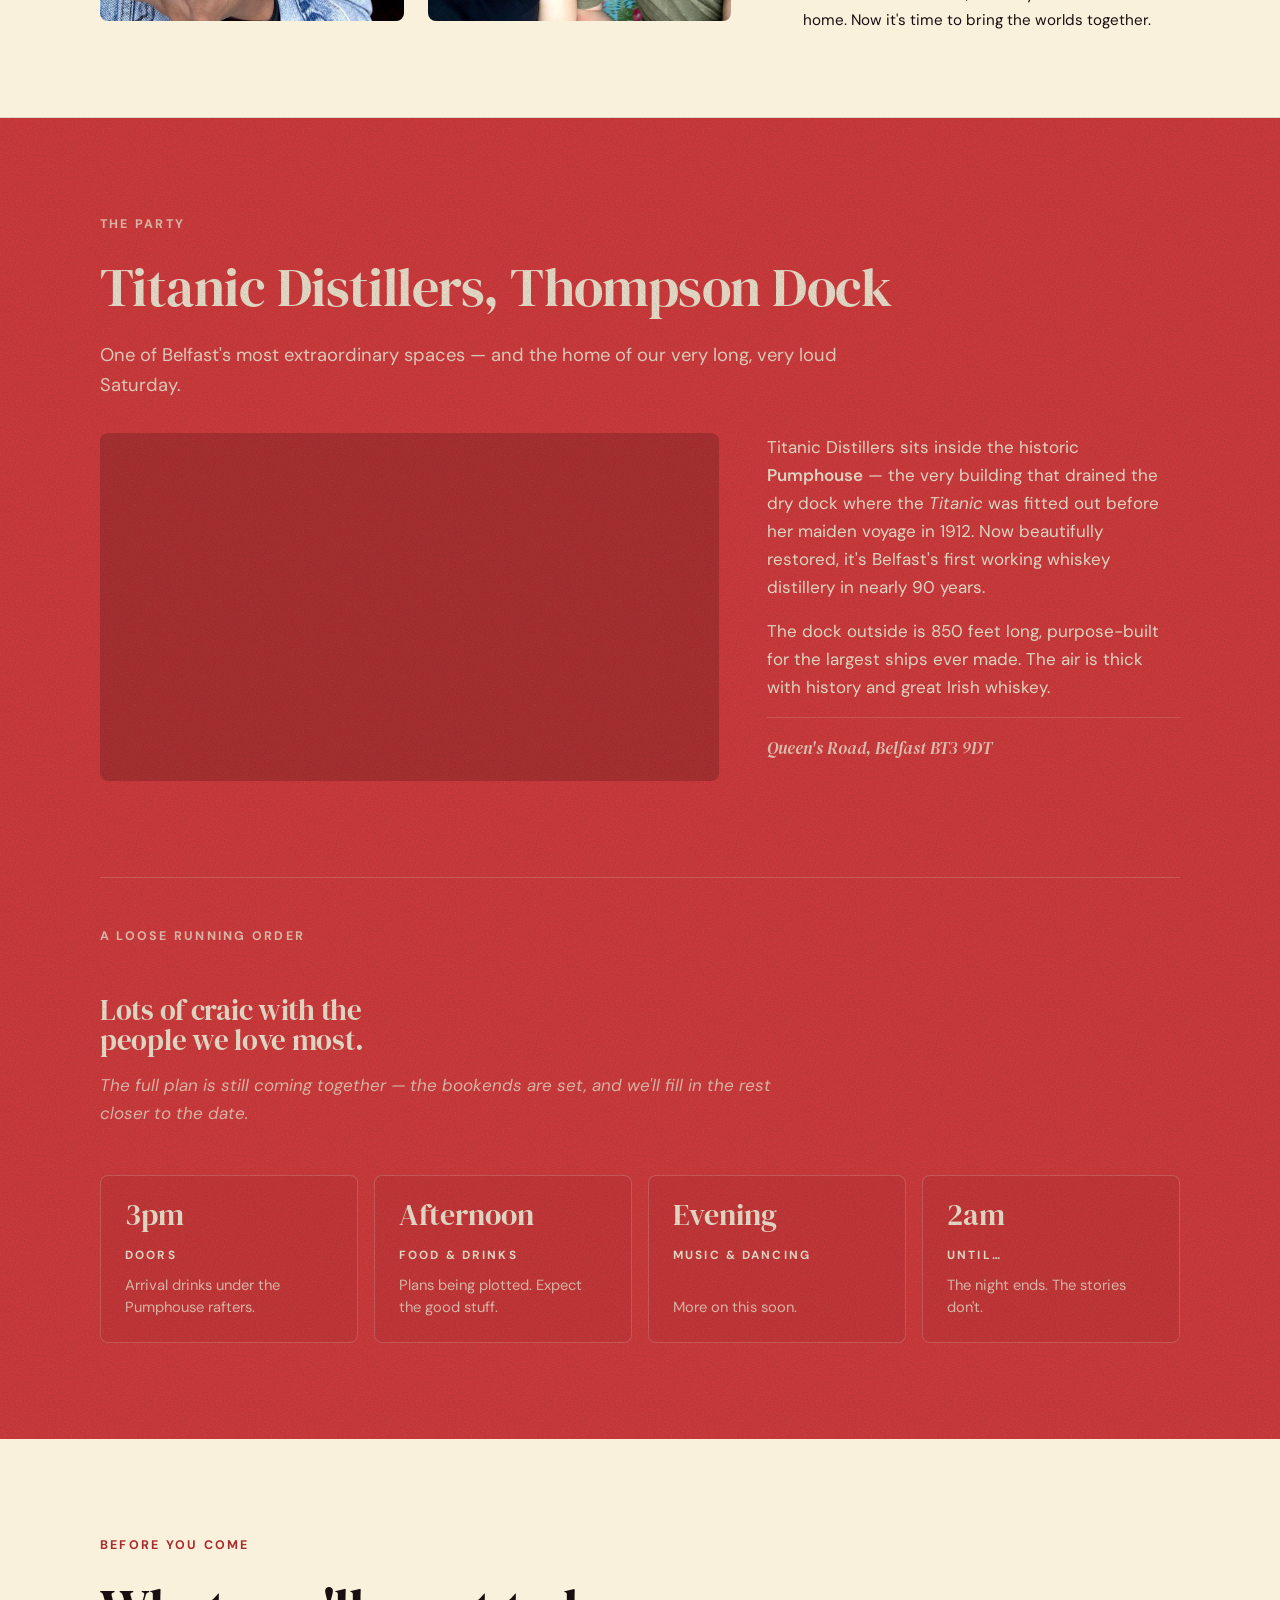
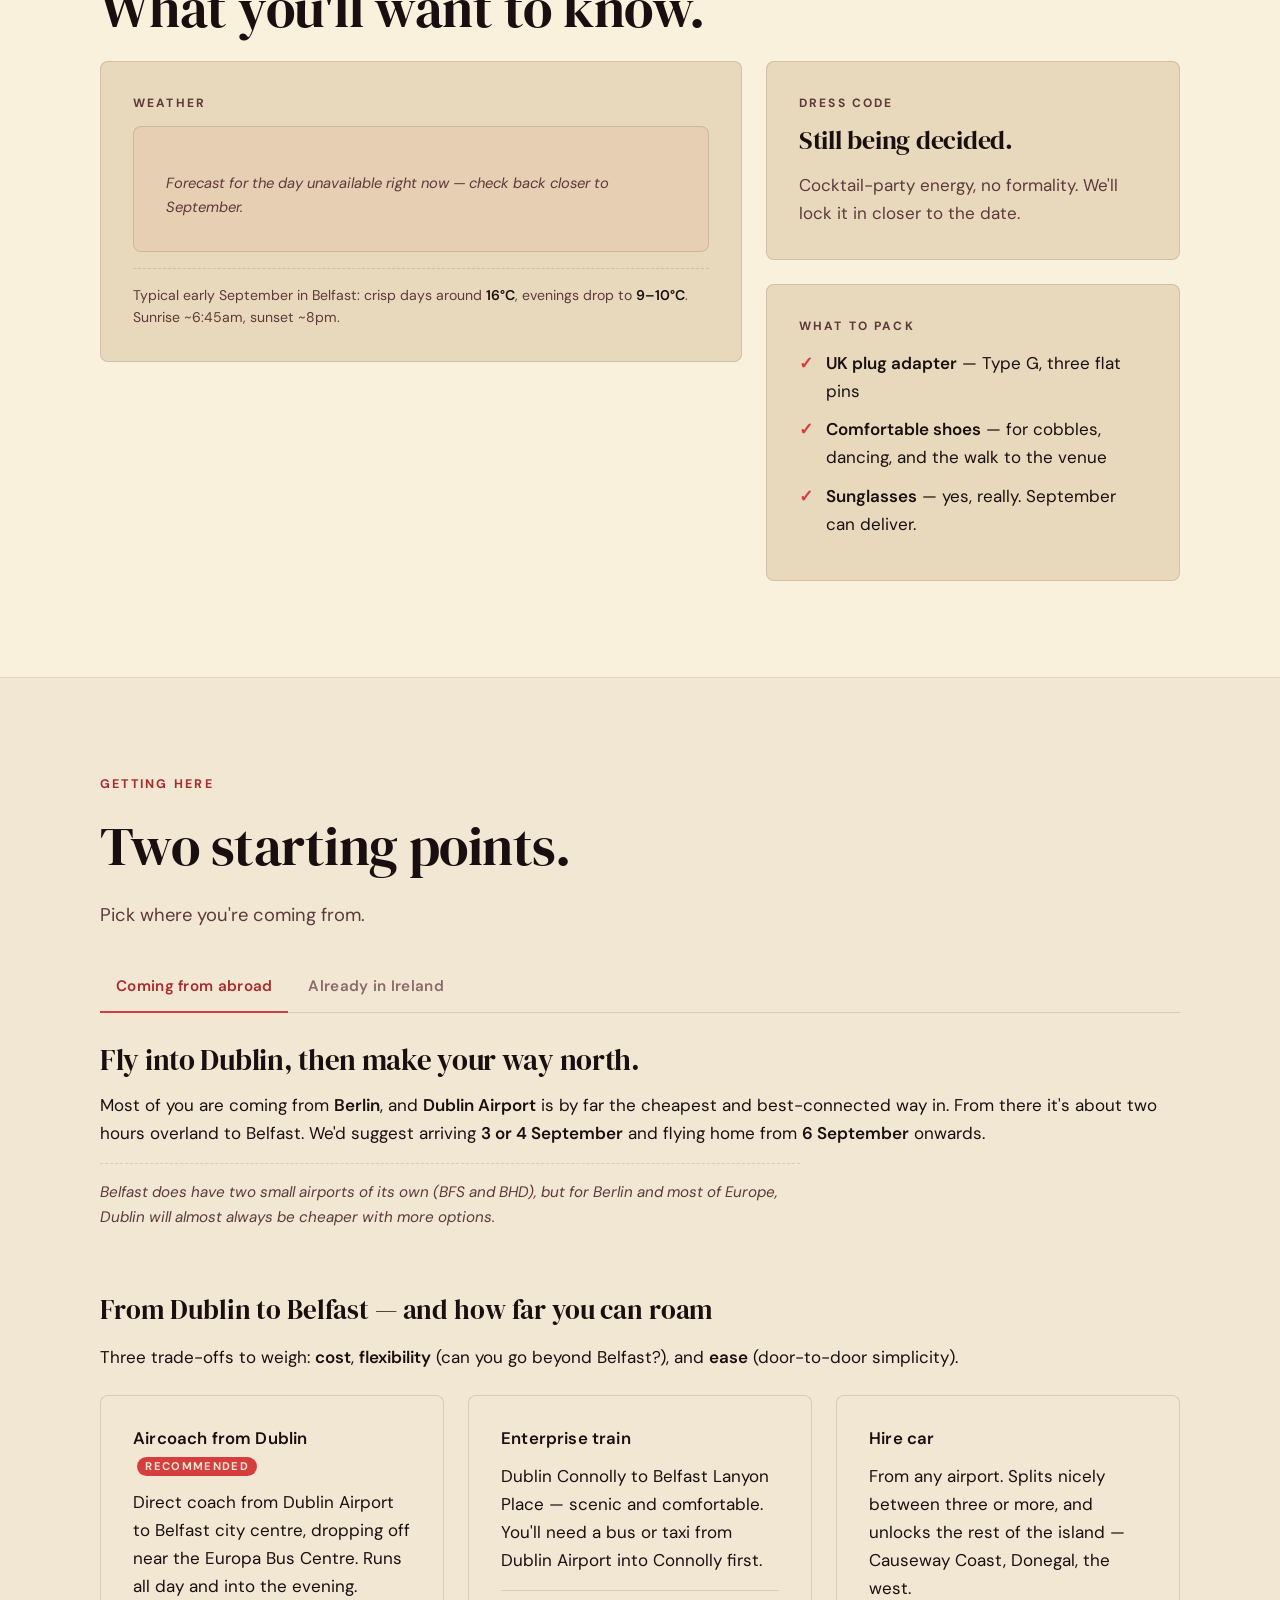
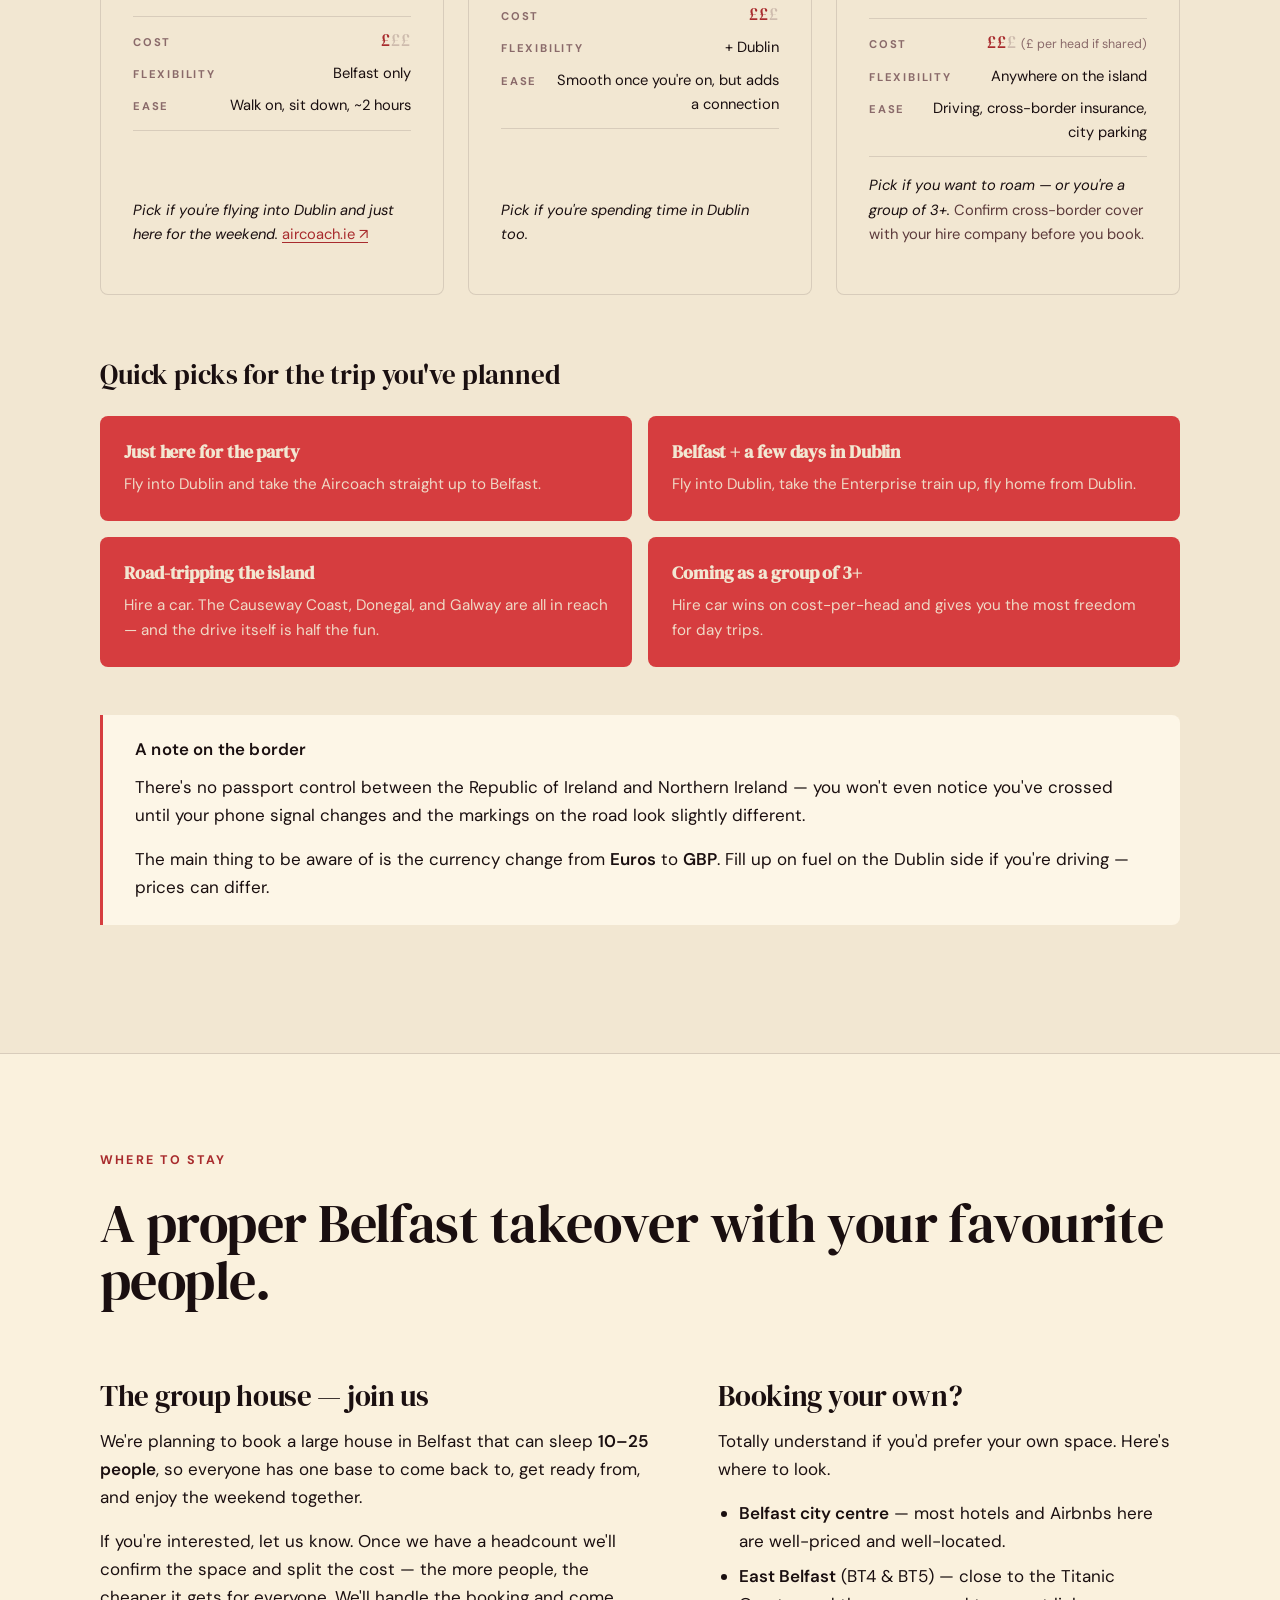
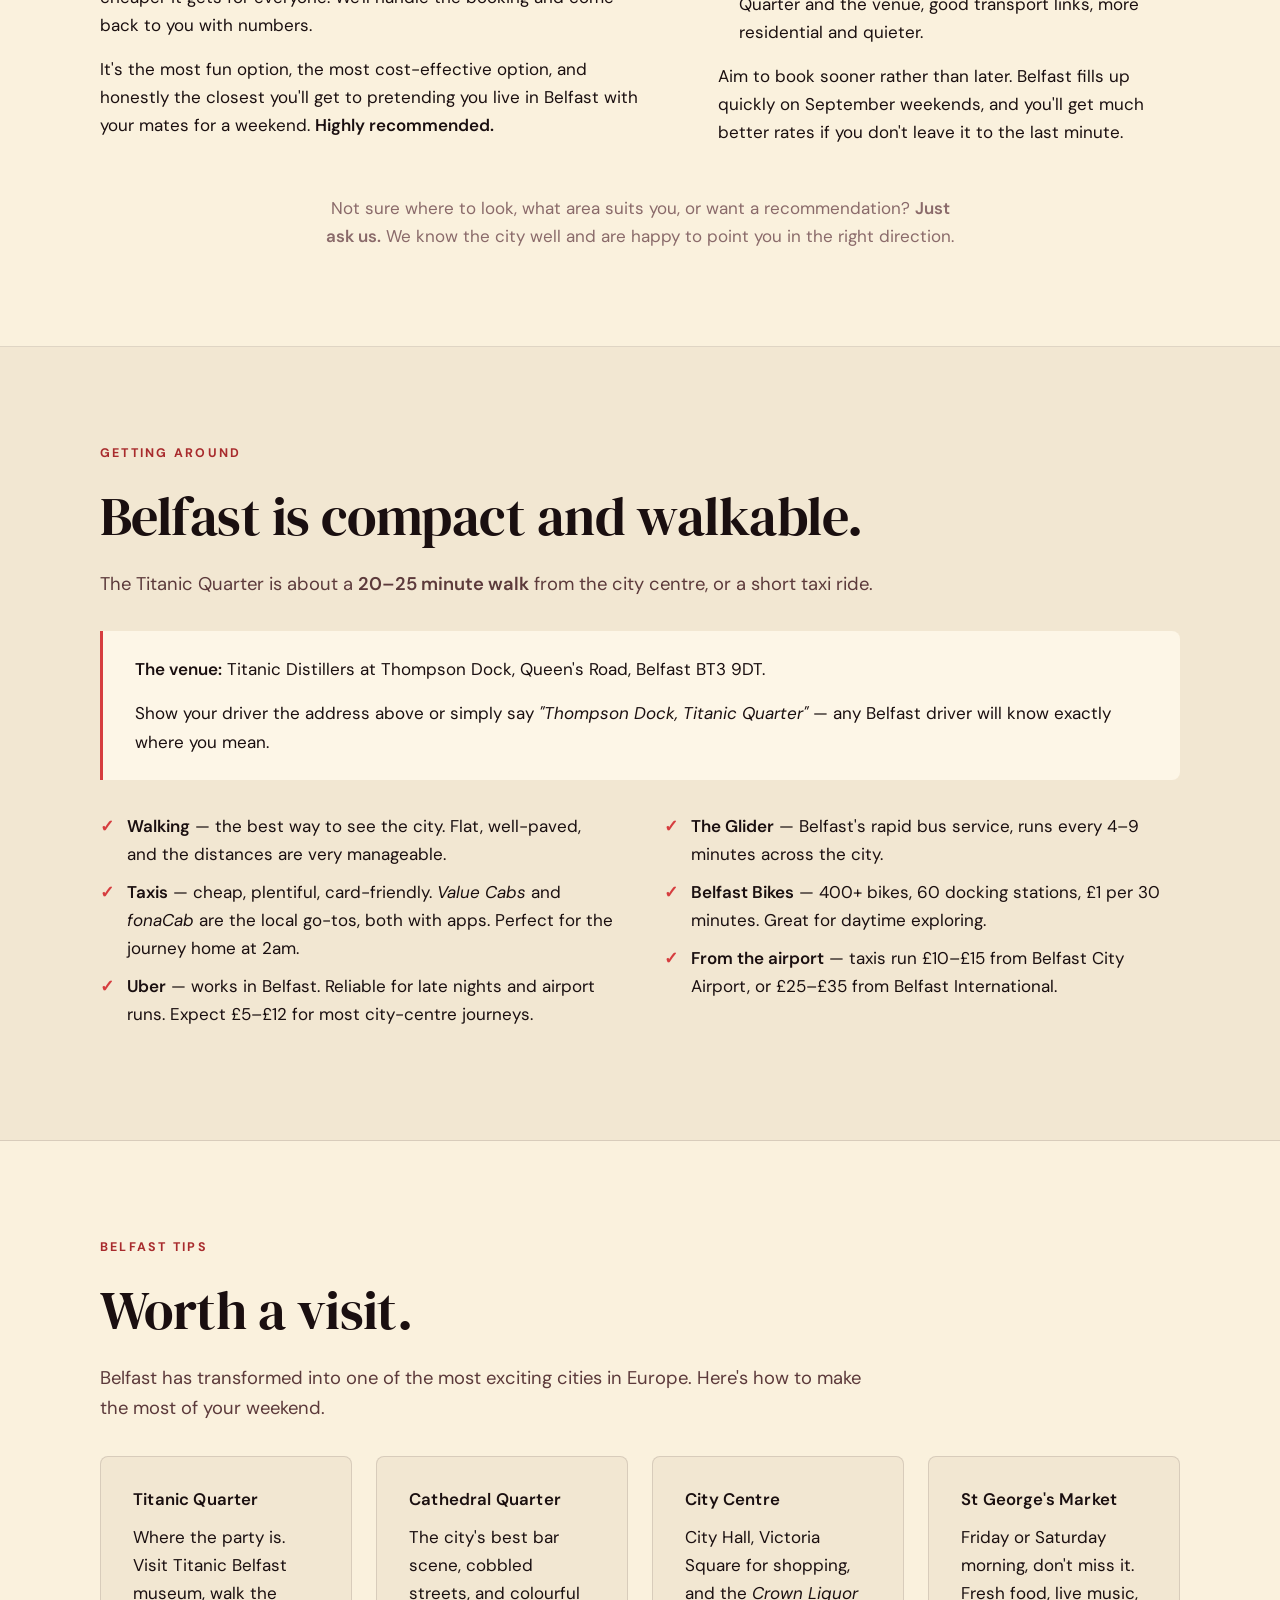
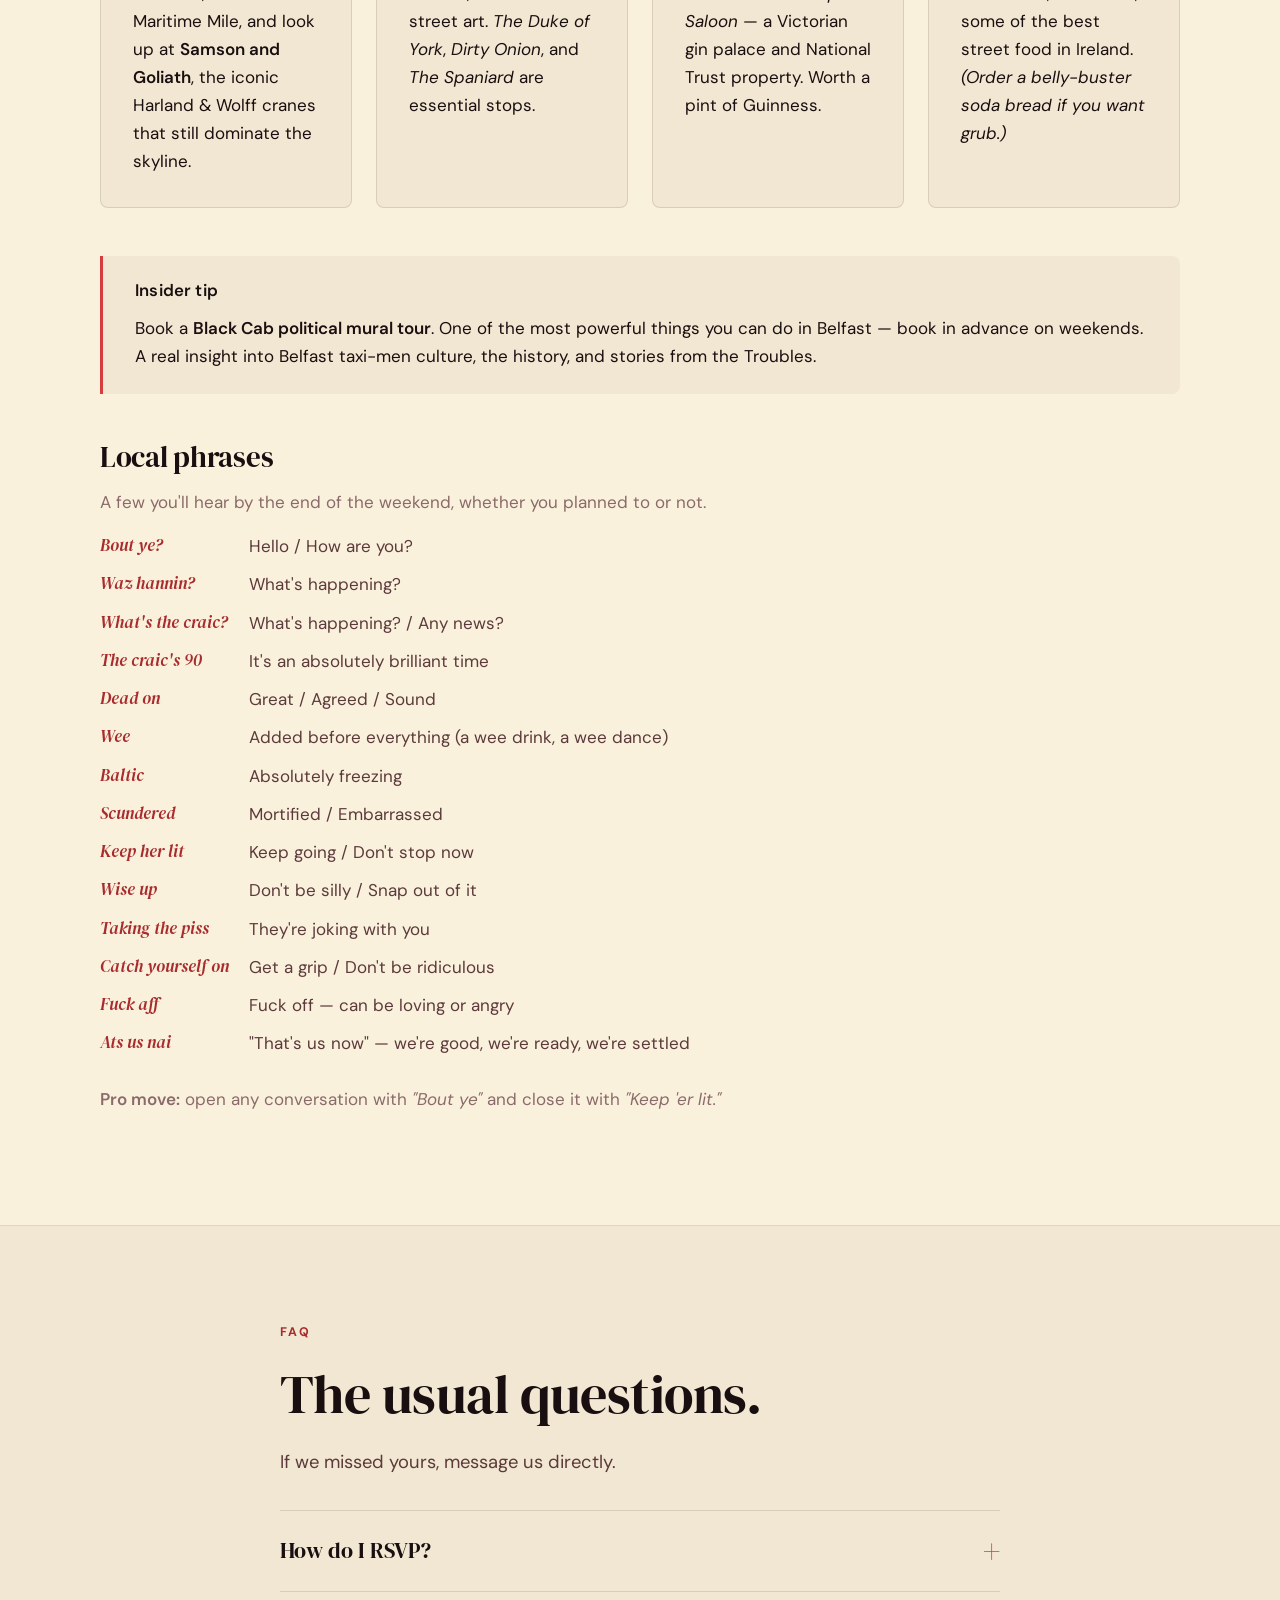
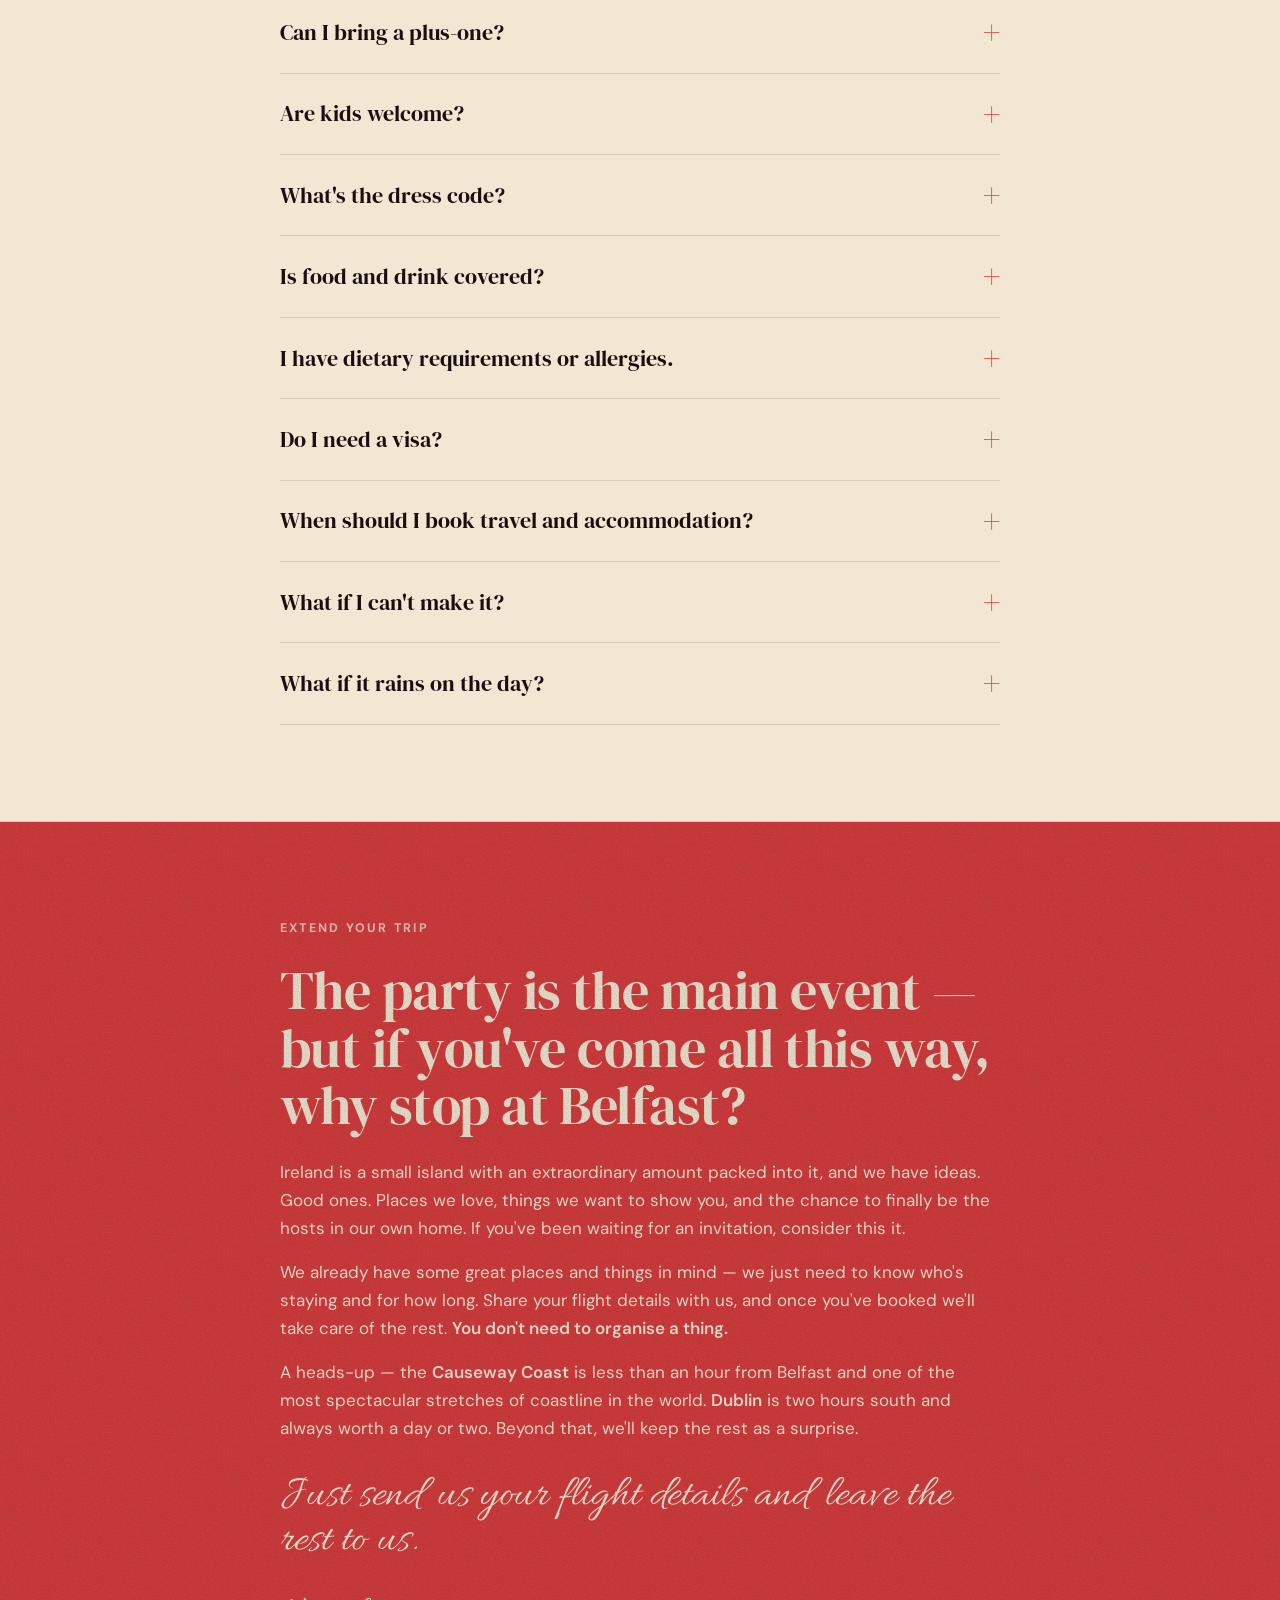
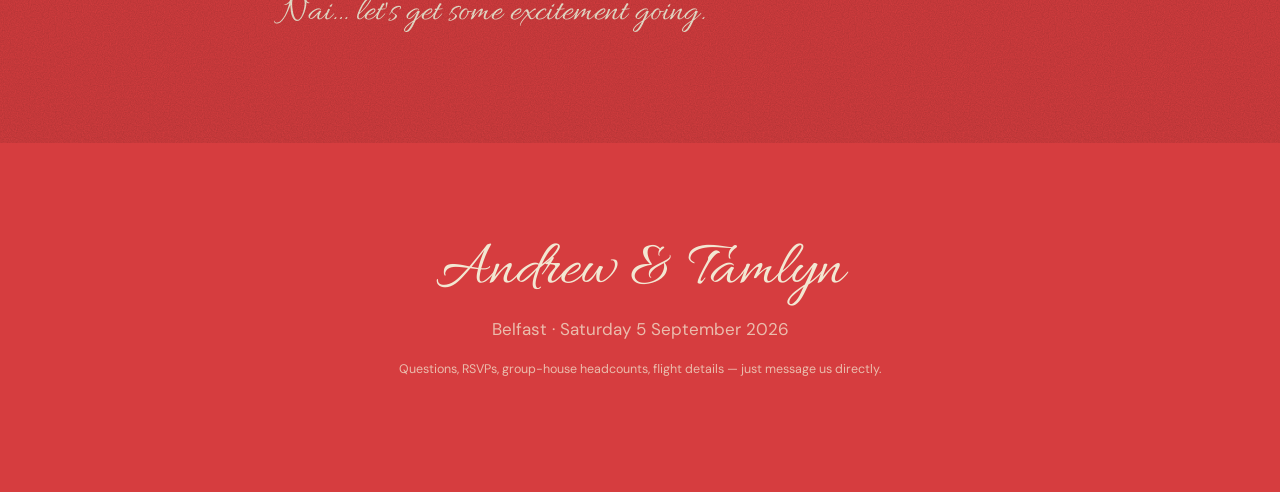
==== commit ead1c4ae: "Add FAQ section with native details/summary accordion Native <details>/<summary> elements for access" ====
--- a/index.html
+++ b/index.html
@@ -43,6 +43,7 @@
       <li><a href="#stay">Where to Stay</a></li>
       <li><a href="#around">Getting Around</a></li>
       <li><a href="#belfast">Belfast Tips</a></li>
+      <li><a href="#faq">FAQ</a></li>
       <li><a href="#extend">Extend Your Trip</a></li>
     </ul>
   </nav>
@@ -416,6 +417,86 @@
     </div>
   </section>
 
+  <section id="faq" class="band band-soft">
+    <div class="container narrow">
+      <p class="eyebrow">FAQ</p>
+      <h2>The usual questions.</h2>
+      <p class="lede">If we missed yours, message us directly.</p>
+
+      <div class="faq-list">
+        <details class="faq-item">
+          <summary>How do I RSVP?</summary>
+          <div class="faq-answer">
+            <p>Message Andrew or Tamlyn directly — text, WhatsApp, whatever's easiest. We'd love to know who's in as early as you can manage.</p>
+          </div>
+        </details>
+
+        <details class="faq-item">
+          <summary>Can I bring a plus-one?</summary>
+          <div class="faq-answer">
+            <p>Yes — let us know who you're bringing when you RSVP so we can plan numbers.</p>
+          </div>
+        </details>
+
+        <details class="faq-item">
+          <summary>Are kids welcome?</summary>
+          <div class="faq-answer">
+            <p>It's a late-night, drinks-and-music kind of evening, so this one's an adults-only weekend.</p>
+          </div>
+        </details>
+
+        <details class="faq-item">
+          <summary>What's the dress code?</summary>
+          <div class="faq-answer">
+            <p>Cocktail-party energy, no formality. We're still finalising the specifics — final word coming closer to the date.</p>
+          </div>
+        </details>
+
+        <details class="faq-item">
+          <summary>Is food and drink covered?</summary>
+          <div class="faq-answer">
+            <p>Yes — both on us. Just bring yourself.</p>
+          </div>
+        </details>
+
+        <details class="faq-item">
+          <summary>I have dietary requirements or allergies.</summary>
+          <div class="faq-answer">
+            <p>Let us know when you RSVP — vegetarian, vegan, gluten-free, allergies, anything. We'll make sure you're sorted.</p>
+          </div>
+        </details>
+
+        <details class="faq-item">
+          <summary>Do I need a visa?</summary>
+          <div class="faq-answer">
+            <p>Depends on your passport. The UK (Northern Ireland) and Ireland have separate visa rules — worth checking your country's requirements for both. Most EU passports clear both with no fuss.</p>
+          </div>
+        </details>
+
+        <details class="faq-item">
+          <summary>When should I book travel and accommodation?</summary>
+          <div class="faq-answer">
+            <p>Sooner is better. Belfast fills up on September weekends and flights get pricier closer to the date. If you're joining the group house, just say the word and we'll handle it.</p>
+          </div>
+        </details>
+
+        <details class="faq-item">
+          <summary>What if I can't make it?</summary>
+          <div class="faq-answer">
+            <p>Send your apologies and we'll catch you next time — or come visit us in Berlin instead.</p>
+          </div>
+        </details>
+
+        <details class="faq-item">
+          <summary>What if it rains on the day?</summary>
+          <div class="faq-answer">
+            <p>The venue is fully indoors and stunning. The weather doesn't get to interfere.</p>
+          </div>
+        </details>
+      </div>
+    </div>
+  </section>
+
   <section id="extend" class="band band-red grain">
     <div class="container narrow">
       <p class="eyebrow on-red">Extend your trip</p>
--- a/styles.css
+++ b/styles.css
@@ -966,6 +966,60 @@
 .band-soft .callout { background: #fdf6e7; }
 .callout h4 { margin-top: 0; }
 .callout p:last-child { margin-bottom: 0; }
+
+/* ---------- FAQ accordion --------------------------------- */
+
+.faq-list {
+  border-top: 1px solid var(--line);
+  margin-top: var(--s-6);
+}
+.faq-item {
+  border-bottom: 1px solid var(--line);
+}
+.faq-item summary {
+  display: flex;
+  justify-content: space-between;
+  align-items: center;
+  gap: var(--s-4);
+  padding: var(--s-5) 0;
+  font-family: var(--font-display);
+  font-size: clamp(1.1rem, 1.8vw, 1.35rem);
+  color: var(--ink);
+  cursor: pointer;
+  list-style: none;
+  line-height: 1.25;
+  transition: color 0.15s ease;
+}
+.faq-item summary::-webkit-details-marker,
+.faq-item summary::marker { display: none; content: ""; }
+.faq-item summary::after {
+  content: "+";
+  font-family: var(--font-display);
+  font-size: 1.5em;
+  color: var(--red);
+  flex-shrink: 0;
+  line-height: 1;
+  transition: transform 0.25s ease, color 0.15s ease;
+}
+.faq-item[open] summary::after { transform: rotate(45deg); }
+.faq-item summary:hover {
+  color: var(--red-deep);
+}
+.faq-item summary:hover::after { color: var(--red-deep); }
+.faq-item summary:focus-visible {
+  outline: 2px solid var(--red);
+  outline-offset: 4px;
+  border-radius: 2px;
+}
+.faq-answer {
+  padding: 0 0 var(--s-5);
+  max-width: 70ch;
+}
+.faq-answer p {
+  color: var(--ink-soft);
+  margin: 0 0 var(--s-3);
+}
+.faq-answer p:last-child { margin-bottom: 0; }
 
 .pill {
   display: inline-block;
